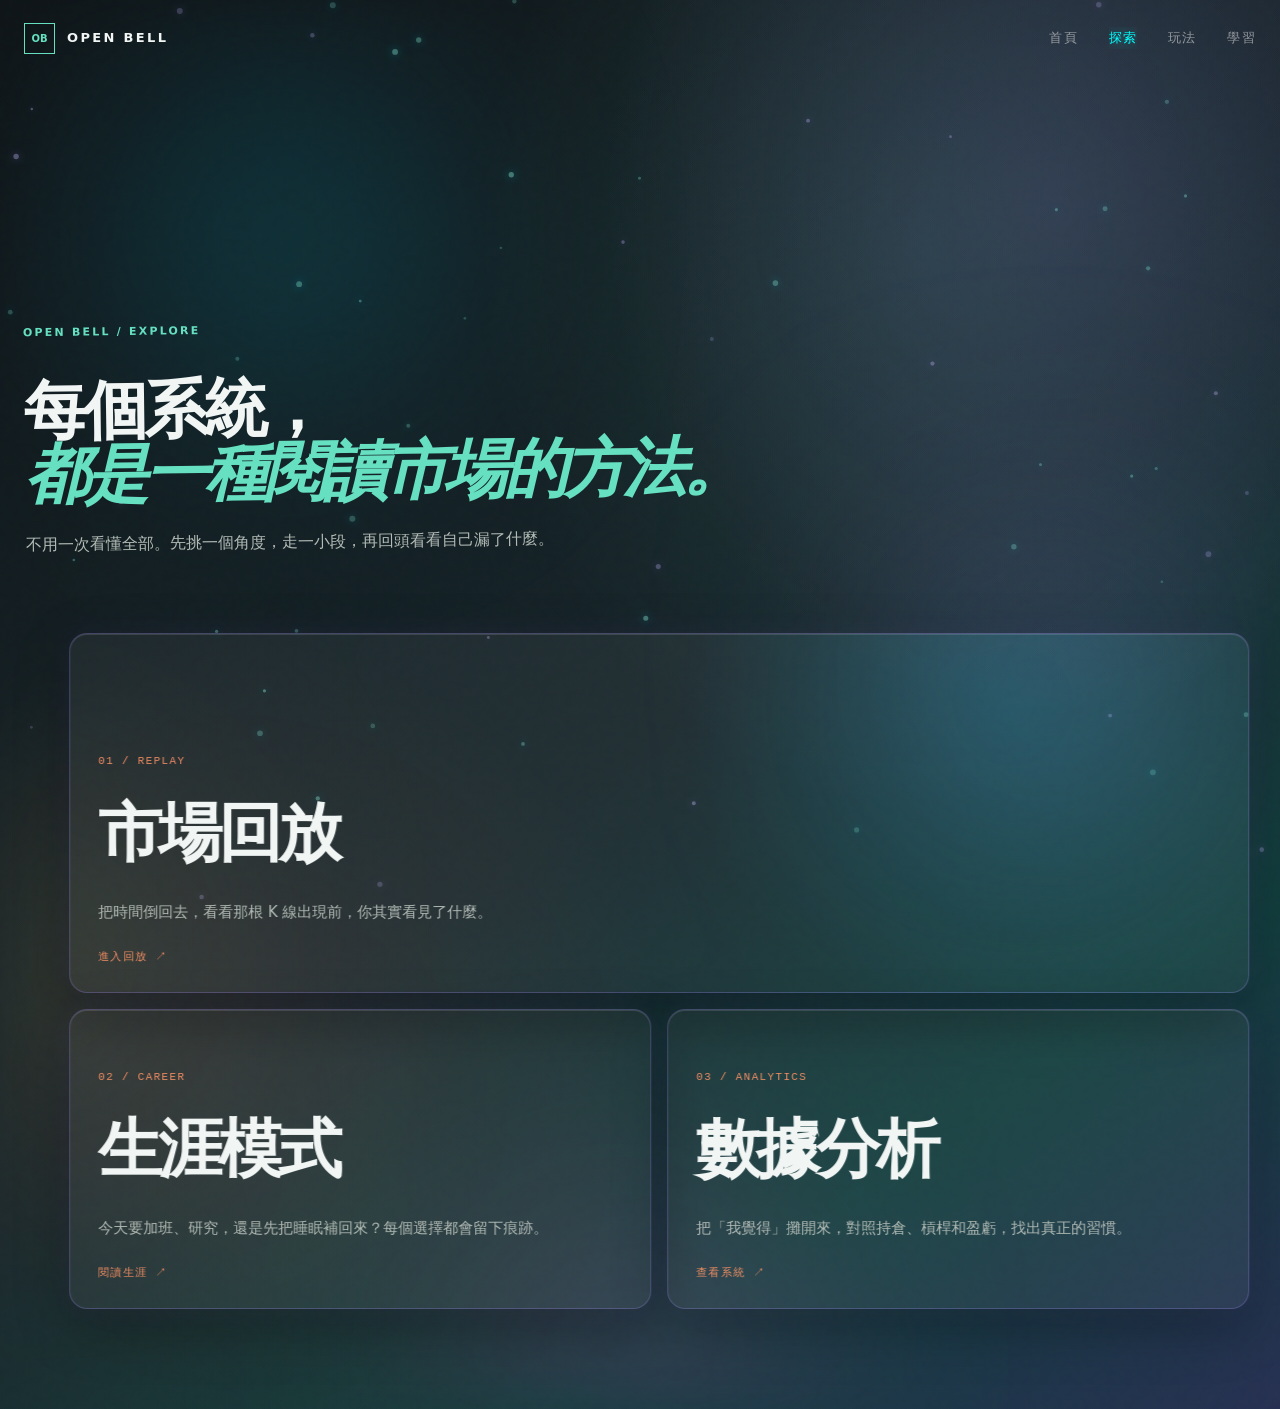
==== explore.html @ 44e8949e "Preserve visible reduced motion loader Co-authored-by: Copilot <223556219+Copilot@users.noreply.gith" ====
<!doctype html>
<html lang="zh-Hant">
<head>
  <meta charset="utf-8">
  <meta name="viewport" content="width=device-width, initial-scale=1">
  <meta name="description" content="探索 Open Bell 的市場回放、生涯模式與數據分析。">
  <link rel="icon" href="favicon.svg" type="image/svg+xml">
  <link rel="stylesheet" href="styles.css?v=20261010-transition2">
  <link rel="stylesheet" href="loader.css?v=20261010-transition5">
  <title>探索 — Open Bell</title>
</head>
<body class="explore-page">
  <div class="page-transition" aria-hidden="true"><span>OPEN BELL / EXPLORE</span></div>
  <div class="site-loader" aria-hidden="true">
    <div class="system-loader-orbit" aria-hidden="true"><i></i><i></i><i></i><b>OB</b></div>
    <div class="loader-mark">OB</div><p>OPEN BELL / SYSTEM INIT</p><span>LOADING MARKET DATA · CALIBRATING INTERFACE</span>
    <pre class="loader-code" aria-hidden="true"><code id="loader-code-text"></code><b class="loader-caret">_</b></pre>
  </div>
  <div class="bg-layer bg-layer-base" aria-hidden="true"></div><div class="bg-layer bg-layer-ambient" aria-hidden="true"><i></i><i></i><i></i><i></i></div><canvas class="bg-layer bg-layer-data" data-background-canvas aria-hidden="true"></canvas><div class="bg-layer bg-layer-grid" aria-hidden="true"></div>
  <header class="site-header content-layer"><a class="brand" href="index.html"><span class="brand-mark">OB</span><span>OPEN BELL</span></a><nav class="site-nav" aria-label="Explore navigation"><a class="nav-link" href="index.html">首頁</a><a class="nav-link" href="explore.html" aria-current="page">探索</a><a class="nav-link" href="game.html">玩法</a><a class="nav-link" href="learning.html">學習</a></nav></header>
  <main class="explore-shell content-layer">
    <section class="explore-hero" data-reveal><p class="eyebrow">OPEN BELL / EXPLORE</p><h1>每個系統，<br><em>都是一種閱讀市場的方法。</em></h1><p>不用一次看懂全部。先挑一個角度，走一小段，再回頭看看自己漏了什麼。</p></section>
    <section class="explore-grid" data-reveal aria-label="Open Bell features">
      <a class="explore-card explore-card-wide" href="game.html#2"><span>01 / REPLAY</span><strong>市場回放</strong><p>把時間倒回去，看看那根 K 線出現前，你其實看見了什麼。</p><b>進入回放 ↗</b></a>
      <a class="explore-card" href="game.html#3"><span>02 / CAREER</span><strong>生涯模式</strong><p>今天要加班、研究，還是先把睡眠補回來？每個選擇都會留下痕跡。</p><b>閱讀生涯 ↗</b></a>
      <a class="explore-card" href="game.html#1"><span>03 / ANALYTICS</span><strong>數據分析</strong><p>把「我覺得」攤開來，對照持倉、槓桿和盈虧，找出真正的習慣。</p><b>查看系統 ↗</b></a>
    </section>
  </main>
  <script src="background-motion.js?v=20261010-transition2"></script><script src="background-3d.js?v=20261010-3d1"></script><script src="page-motion.js?v=20261010-architecture1"></script><script src="loader.js?v=20261010-transition4"></script><script src="script.js?v=20261010-transition2"></script>
</body>
</html>
---- styles.css ----
:root {
  --bg: #02050b;
  --bg-blue: #071329;
  --bg-cyan: #063c4a;
  --panel: rgba(7, 14, 28, .78);
  --panel2: rgba(10, 25, 43, .72);
  --text: #f1f5f4;
  --muted: #a4b5c9;
  --line: rgba(112, 188, 220, .24);
  --green: #57f0d1;
  --blue: #70a7ff;
  --violet: #a78bfa;
  --cmyk-cyan: #00d9ff;
  --cmyk-magenta: #ff42c8;
  --cmyk-yellow: #ffe66d;
  --orange: #ffb56d;
  --max: 1440px;
  --grid-gap: clamp(16px, 2vw, 32px);
  --glass: rgba(255, 255, 255, .05);
  --glass-strong: rgba(10, 15, 22, .72);
  --glass-line: rgba(255, 255, 255, .12);
  --shadow-glass: 0 8px 32px rgba(0, 0, 0, .37);
  --display-xl: clamp(2.8rem, 6vw, 6.8rem);
  --display-lg: clamp(2.5rem, 5vw, 4rem);
  --body-lg: clamp(1rem, 1.2vw, 1.2rem);
  --mono: "SFMono-Regular", Consolas, "Liberation Mono", monospace;
}

* { box-sizing: border-box; }
html { scroll-behavior: smooth; min-height: 100%; }
body {
  margin: 0;
  min-height: 100vh;
  background: var(--bg);
  color: var(--text);
  font: 15px/1.7 Inter, ui-sans-serif, system-ui, -apple-system, "Noto Sans TC", sans-serif;
  background-image:
    radial-gradient(ellipse at 50% 115%, rgba(0, 217, 255, .12), transparent 48%),
    linear-gradient(145deg, var(--bg) 0%, var(--bg-blue) 48%, #031b2b 78%, var(--bg-cyan) 100%);
  -webkit-font-smoothing: antialiased;
  -moz-osx-font-smoothing: grayscale;
  overflow-x: hidden;
}
html { image-rendering: -webkit-optimize-contrast; image-rendering: high-quality; }
body::before { content: ""; position: fixed; inset: 0; z-index: 90; pointer-events: none; opacity: .045; background-image: url("data:image/svg+xml,%3Csvg viewBox='0 0 180 180' xmlns='http://www.w3.org/2000/svg'%3E%3Cfilter id='n'%3E%3CfeTurbulence type='fractalNoise' baseFrequency='.85' numOctaves='4' stitchTiles='stitch'/%3E%3C/filter%3E%3Crect width='100%25' height='100%25' filter='url(%23n)' opacity='.7'/%3E%3C/svg%3E"); mix-blend-mode: screen; }
.bg-layer { position: fixed; inset: 0; pointer-events: none; }
.bg-layer-base { z-index: 0; background:
  radial-gradient(ellipse at 72% 20%, rgba(112, 167, 255, .1), transparent 35%),
  linear-gradient(150deg, #01030a 0%, #040b1b 45%, #062b3b 100%); }
.bg-layer-ambient { z-index: 1; overflow: hidden; filter: blur(30px); transition: filter 320ms cubic-bezier(.16,1,.3,1); }
.bg-layer-ambient i { position: absolute; width: 28vw; aspect-ratio: 1; border-radius: 50%; opacity: .13; background: var(--green); filter: blur(100px); animation: ambient-drift 16s ease-in-out infinite; mix-blend-mode: screen; }
.bg-layer-ambient i:nth-child(1) { top: 4%; left: 8%; background: var(--cmyk-cyan); }.bg-layer-ambient i:nth-child(2) { top: 35%; right: 4%; background: var(--violet); animation-delay: -4s; }.bg-layer-ambient i:nth-child(3) { bottom: -10%; left: 35%; background: var(--cmyk-magenta); animation-delay: -8s; }.bg-layer-ambient i:nth-child(4) { top: 55%; left: -12%; background: var(--cmyk-yellow); animation-delay: -12s; opacity: .07; }
.bg-layer-data { z-index: 2; opacity: .46; }
.bg-layer-grid { z-index: 3; opacity: .12; transform: perspective(800px) rotateX(58deg) translate3d(var(--grid-x, 0px), var(--grid-y, 0px), 0) scale(1.15); transition: transform 700ms cubic-bezier(.16,1,.3,1), opacity 700ms cubic-bezier(.16,1,.3,1); background: linear-gradient(rgba(0,217,255,.16) 1px, transparent 1px), linear-gradient(90deg, rgba(167,139,250,.16) 1px, transparent 1px); background-size: 96px 96px; mask-image: linear-gradient(to bottom, transparent 0%, #000 34%, transparent 92%); transform-origin: center bottom; }
.bg-layer-grid::after { content: ""; position: absolute; inset: 42% -10% -12%; background: inherit; transform: perspective(700px) rotateX(62deg) scale(1.35); transform-origin: center top; opacity: .5; }
body.idle-mode .bg-layer-ambient i { animation-play-state: paused; opacity: .1; }
body.idle-mode .bg-layer-data { opacity: .28; }
body.idle-mode .bg-layer-grid { opacity: .07; }
@media (max-width: 767px) { .bg-layer-ambient i:nth-child(n+3) { opacity: 0; }.bg-layer-data { opacity: .36; }.bg-layer-grid { opacity: .07; background-size: 72px 72px; } }
@media (prefers-reduced-motion: reduce) { .bg-layer-ambient, .bg-layer-ambient i, .bg-layer-data, .bg-layer-grid { animation: none !important; transition: none !important; }.bg-layer-data { opacity: 0; }.bg-layer-grid { opacity: .05; } }
.content-layer { position: relative; z-index: 10; }
main { position: relative; z-index: 10; min-height: 100vh; }
body.overlay-depth .content-layer { opacity: .6; filter: blur(4px) scale(.96); transition: opacity 320ms cubic-bezier(.4,0,1,1), filter 320ms cubic-bezier(.4,0,1,1), transform 320ms cubic-bezier(.4,0,1,1); }
body.overlay-depth .bg-layer-ambient { filter: blur(60px); }
@keyframes ambient-drift { 50% { transform: translate3d(26px, -30px, 0) scale(1.08); opacity: .2; } }
button, select { font: inherit; }
a { color: inherit; text-decoration: none; }
button:focus-visible, a:focus-visible, select:focus-visible {
  outline: 2px solid var(--green);
  outline-offset: 3px;
}
.sr-only {
  position: absolute; width: 1px; height: 1px; padding: 0; margin: -1px;
  overflow: hidden; clip: rect(0, 0, 0, 0); white-space: nowrap; border: 0;
}
.section-wrap { width: min(var(--max), calc(100% - 48px)); margin-inline: auto; }
section[id] { scroll-margin-top: 88px; }
h1, h2, h3, p { margin-top: 0; }

/* Header and navigation */
.site-header {
  position: sticky; top: 0; z-index: 30;
  display: flex; align-items: center; justify-content: space-between;
  width: min(var(--max), calc(100% - 48px)); height: 76px; margin: auto;
  border-bottom: 1px solid var(--line);
  background: rgba(8, 11, 18, .88);
  -webkit-backdrop-filter: blur(14px);
  backdrop-filter: blur(14px);
}
.brand { display: flex; align-items: center; gap: 12px; font-size: 13px; font-weight: 800; letter-spacing: .18em; }
.brand-mark { display: grid; place-items: center; width: 31px; height: 31px; border: 1px solid var(--green); color: var(--green); font-size: 10px; letter-spacing: 0; }
.site-nav { display: flex; align-items: center; gap: 26px; color: var(--muted); font-size: 13px; }
.site-nav a:hover, .text-link:hover, .nav-dropdown-toggle:hover { color: var(--green); }
.nav-link { color: var(--text); }
.menu-toggle { border: 1px solid var(--line); background: transparent; color: var(--text); padding: 7px 12px; cursor: pointer; }
.nav-dropdown { position: relative; }
.nav-dropdown-toggle {
  border: 0; padding: 8px 0; background: transparent; color: inherit; cursor: pointer;
}
.nav-dropdown-menu {
  position: fixed; top: 0; right: 0; bottom: 0; left: 0; z-index: 35;
  width: 100vw; height: 100dvh; box-sizing: border-box;
  display: grid; place-items: center;
  padding: 90px 24px 40px; background: rgba(0, 0, 0, .7);
  -webkit-backdrop-filter: blur(30px); backdrop-filter: blur(30px);
  opacity: 0; visibility: hidden; pointer-events: none;
  transform: translateY(-18px) scale(.98);
  transition: opacity .35s ease, transform .45s cubic-bezier(.22, 1, .36, 1), visibility .35s;
}
.nav-dropdown.open .nav-dropdown-menu {
  opacity: 1; visibility: visible; pointer-events: auto; transform: translateY(0) scale(1);
}
.nav-menu-panel { width: min(760px, 100%); max-height: min(680px, calc(100dvh - 150px)); overflow-y: auto; overscroll-behavior: contain; padding: 18px; border: 1px solid rgba(255,255,255,.18); border-radius: 22px; background: rgba(17, 22, 30, .72); box-shadow: 0 24px 80px rgba(0,0,0,.55), 0 0 0 1px rgba(77,230,162,.08); -webkit-backdrop-filter: blur(18px); backdrop-filter: blur(18px); }
.nav-menu-header { display: flex; align-items: center; justify-content: space-between; gap: 20px; padding: 4px 4px 18px; color: #8b9aab; font-size: 10px; font-weight: 800; letter-spacing: .16em; }
.nav-menu-close { display: inline-flex; align-items: center; gap: 8px; border: 1px solid rgba(255,255,255,.16); border-radius: 999px; padding: 8px 12px; background: rgba(255,255,255,.05); color: var(--muted); font: inherit; letter-spacing: .08em; cursor: pointer; }
.nav-menu-close span { color: var(--text); font-size: 18px; line-height: .7; }
.nav-menu-close:hover, .nav-menu-close:focus-visible { border-color: var(--green); color: var(--green); outline: none; }
.nav-menu-links { display: grid; gap: 2px; }
.nav-menu-links a { display: grid; grid-template-columns: 44px 1fr 28px; align-items: center; width: 100%; min-height: 86px; padding: 14px 16px; border: 1px solid transparent; border-bottom-color: rgba(255,255,255,.1); border-radius: 12px; color: var(--text); text-align: left; opacity: 0; transform: translateY(18px); transition: color .25s ease, background .25s ease, border-color .25s ease, opacity .4s ease, transform .5s cubic-bezier(.22, 1, .36, 1); }
.nav-card-index { color: var(--green); font: 11px "SFMono-Regular", Consolas, monospace; letter-spacing: .08em; }
.nav-card-copy { display: grid; gap: 5px; }
.nav-card-copy strong { font-size: clamp(21px, 3vw, 34px); letter-spacing: -.04em; }
.nav-card-copy small { color: #7e8a98; font-size: 9px; letter-spacing: .16em; }
.nav-card-arrow { color: var(--green); font-size: 20px; opacity: .7; transition: transform .25s ease; }
.nav-dropdown.open .nav-dropdown-menu a { opacity: 1; transform: translateY(0); }
.nav-menu-links a:hover, .nav-menu-links a:focus-visible { border-color: rgba(77,230,162,.45); background: linear-gradient(100deg, rgba(77,230,162,.14), rgba(77,230,162,.03)); color: var(--green); outline: none; }
.nav-menu-links a:hover .nav-card-arrow, .nav-menu-links a:focus-visible .nav-card-arrow { transform: translateX(5px); }
.nav-dropdown.open .nav-menu-links a:nth-child(2) { transition-delay: .05s; }
.nav-dropdown.open .nav-menu-links a:nth-child(3) { transition-delay: .1s; }
.nav-dropdown.open .nav-menu-links a:nth-child(4) { transition-delay: .15s; }
.nav-dropdown.open .nav-menu-links a:nth-child(5) { transition-delay: .2s; }
body.nav-overlay-open { overflow: hidden; }
.language-picker select {
  appearance: none; padding: 5px 24px 5px 9px; border: 1px solid var(--line); border-radius: 2px;
  background: var(--panel); color: var(--muted); font-size: 12px; cursor: pointer;
}
.language-picker select:hover, .language-picker select:focus { border-color: var(--green); color: var(--green); }

/* Intro and site sections */
.section { padding-top: 130px; }
.hero {
  min-height: 650px; display: grid; grid-template-columns: 1fr 1fr;
  gap: 70px; align-items: center; padding-top: 90px; padding-bottom: 60px;
}
.eyebrow { margin: 0 0 18px; color: var(--green); font-size: 11px; font-weight: 800; letter-spacing: .2em; }
.live-dot { display: inline-block; width: 7px; height: 7px; margin-right: 8px; border-radius: 50%; background: var(--green); box-shadow: 0 0 14px var(--green); }
h1 { margin-bottom: 28px; font-size: clamp(48px, 6.8vw, 86px); line-height: .98; letter-spacing: -.065em; }
h1 em { color: var(--green); font-style: normal; }
.hero-text { max-width: 510px; color: var(--muted); font-size: 17px; }
.hero-actions { display: flex; flex-wrap: wrap; gap: 12px; margin: 35px 0; }
.button {
  display: inline-flex; align-items: center; justify-content: center; gap: 20px;
  min-height: 45px; padding: 0 20px; border: 1px solid var(--line);
  font-size: 13px; font-weight: 700; transition: background .2s, border-color .2s, color .2s, transform .2s;
}
.button:hover { transform: translateY(-2px); }
.button-primary { border-color: var(--green); background: var(--green); color: #06120d; }
.button-primary:hover { background: #7af0bc; }
.button-ghost:hover { border-color: var(--green); color: var(--green); }
.hero-meta { display: flex; flex-wrap: wrap; gap: 14px 22px; color: #778597; font-size: 11px; letter-spacing: .08em; text-transform: uppercase; }
.hero-terminal { min-width: 0; border: 1px solid var(--green); background: var(--panel); box-shadow: 0 0 0 1px rgba(77,230,162,.18), 0 0 34px rgba(77,230,162,.16), 20px 20px 0 rgba(77,230,162,.07); }
.terminal-top { display: flex; justify-content: space-between; padding: 15px 18px; border-bottom: 1px solid var(--line); color: #8b9aab; font-size: 10px; letter-spacing: .14em; }
.terminal-status { color: var(--green); }
.chart-grid { padding: 24px 22px; }
.chart-label { color: var(--muted); font-size: 12px; }
.chart-label strong { display: inline-block; color: var(--text); font-size: 30px; line-height: 1.35; }
.chart-label small, .positive { color: var(--green); }
.chart-grid svg { display: inline-block; width: 100%; margin-top: 22px; }
.chart-axis { stroke: #263140; stroke-width: 1; }
.chart-line { fill: none; stroke: var(--green); stroke-width: 3; stroke-dasharray: 760; stroke-dashoffset: 760; animation: chart-draw 2.2s cubic-bezier(.22,1,.36,1) forwards, chart-breathe 3.2s ease-in-out 2.2s infinite; }
.chart-area { fill: url(#area); transform-origin: center bottom; animation: chart-area-pulse 3.2s ease-in-out 2.2s infinite; }
@keyframes chart-draw { to { stroke-dashoffset: 0; } }
@keyframes chart-breathe { 0%, 100% { opacity: .72; } 50% { opacity: 1; filter: drop-shadow(0 0 5px rgba(77,230,162,.55)); } }
@keyframes chart-area-pulse { 0%, 100% { opacity: .45; } 50% { opacity: .75; } }
.chart-footer { display: flex; justify-content: space-between; gap: 8px; color: #8b9aab; font-size: 10px; letter-spacing: .08em; }
.intro-section { display: grid; grid-template-columns: 1fr 1fr; gap: 70px; align-items: start; padding-top: 100px; }
.intro-copy h2, .section-heading h2 { margin-bottom: 18px; font-size: clamp(34px, 5vw, 58px); line-height: 1.05; letter-spacing: -.05em; }
.intro-copy h2 em { color: var(--green); font-style: normal; }
.intro-copy > p:last-child, .section-heading > p:last-child { color: var(--muted); font-size: 16px; }
.intro-points > div { display: grid; grid-template-columns: 48px 1fr; gap: 2px 12px; padding: 17px 0; border-bottom: 1px solid var(--line); }
.intro-points strong { grid-row: span 2; color: var(--green); font-size: 12px; }
.intro-points span { font-weight: 700; }
.intro-points small { color: var(--muted); }
.feature-grid { display: grid; grid-template-columns: repeat(3, 1fr); gap: 16px; margin-top: 55px; }
.feature-card { position: relative; min-height: 260px; padding: 27px; border: 1px solid var(--line); background: var(--panel); }
.feature-card.accent { border-color: var(--green); background: #030604; color: var(--text); box-shadow: 0 0 28px rgba(77,230,162,.12), inset 0 0 24px rgba(77,230,162,.04); }
.feature-card.accent p, .feature-card.accent .feature-number { color: var(--muted); }
.feature-number { color: var(--muted); font-size: 11px; }
.feature-card h3 { margin: 55px 0 10px; font-size: 32px; letter-spacing: -.04em; }
.feature-card p { max-width: 260px; color: var(--muted); font-size: 14px; }
.feature-icon { position: absolute; right: 25px; bottom: 22px; color: var(--green); font-size: 25px; }
.feature-card.accent .feature-icon { color: var(--green); }
.section-heading { max-width: 720px; }
.section-heading::after { content: ""; display: inline-block; width: 58px; height: 1px; margin-top: 26px; background: var(--green); }

/* Screen mockups */
.screens-section { padding-bottom: 20px; }
.device-showcase { display: grid; grid-template-columns: minmax(0, 1fr) 180px; align-items: end; gap: 45px; margin-top: 55px; }
.desktop-device { min-width: 0; margin: 0; }
.device-bar { display: flex; justify-content: space-between; gap: 12px; padding: 13px 18px; border: 1px solid #334152; border-bottom: 0; background: #0a0f18; color: #8b9aab; font-size: 10px; letter-spacing: .12em; }
.device-live { color: var(--green); }
.desktop-screen { display: grid; grid-template-columns: 130px minmax(0, 1fr) 150px; min-height: 330px; border: 1px solid #334152; background: #0d141e; box-shadow: 18px 18px 0 rgba(77, 230, 162, .08); }
.screen-sidebar { display: flex; flex-direction: column; gap: 17px; padding: 22px 15px; border-right: 1px solid var(--line); color: #748396; font-size: 10px; }
.screen-sidebar b { color: var(--green); font-size: 11px; }
.screen-main { min-width: 0; padding: 24px 20px; }
.screen-title { display: flex; flex-wrap: wrap; align-items: baseline; gap: 8px 12px; color: #8998a8; font-size: 12px; }
.screen-title strong { color: var(--text); font-size: 26px; }
.screen-title small { color: var(--green); }
.screen-chart { position: relative; height: 180px; margin-top: 23px; overflow: hidden; background: repeating-linear-gradient(0deg, transparent 0 44px, #263140 45px), repeating-linear-gradient(90deg, transparent 0 70px, #263140 71px); }
.screen-chart::after { position: absolute; inset: 20px 0; content: ""; background: linear-gradient(145deg, transparent 0 25%, var(--green) 25.5% 26.5%, transparent 27% 38%, var(--green) 38.5% 39.5%, transparent 40% 54%, var(--green) 54.5% 55.5%, transparent 56% 69%, var(--green) 69.5% 70.5%, transparent 71%); opacity: .22; clip-path: polygon(0 80%, 12% 68%, 24% 73%, 38% 43%, 50% 57%, 63% 29%, 75% 43%, 88% 12%, 100% 25%, 100% 100%, 0 100%); }
.screen-chart i { position: relative; z-index: 1; display: inline-block; width: 5%; height: 100%; }
.screen-chart i::before, .screen-chart i::after { position: absolute; left: 50%; content: ""; transform: translateX(-50%); }
.screen-chart i::before { bottom: var(--candle-offset); width: 1px; height: calc(var(--candle-height) + 18%); background: var(--green); }
.screen-chart i::after { bottom: var(--candle-offset); width: 9px; height: var(--candle-height); background: var(--green); box-shadow: 0 0 12px rgba(77,230,162,.5); }
.screen-chart i.down::before, .screen-chart i.down::after { background: #ff5968; }
.screen-chart i.down::after { box-shadow: 0 0 12px rgba(255,89,104,.45); }
.screen-controls { display: flex; flex-wrap: wrap; align-items: center; gap: 10px; margin-top: 18px; color: #748396; font-size: 10px; }
.screen-controls button, .screen-order button, .phone-screen button { border: 1px solid #385248; padding: 7px 9px; background: #142b25; color: var(--green); cursor: default; }
.screen-order { display: flex; flex-direction: column; gap: 13px; padding: 22px 15px; border-left: 1px solid var(--line); color: #8795a5; font-size: 10px; }
.screen-order strong { padding: 10px; border: 1px solid var(--line); color: var(--text); font-size: 22px; }
.screen-order button { width: 100%; }
.screen-order button:nth-of-type(2) { background: #2b1a20; color: #ff9b9b; }
.device-showcase figcaption { display: flex; justify-content: space-between; gap: 10px; margin-top: 14px; color: #8b9aab; font-size: 11px; }
.device-showcase figcaption b { color: var(--text); }
.screen-live-label { color: var(--green); letter-spacing: .12em; }
.phone-device { position: relative; margin: 0; padding: 10px 8px 14px; border: 5px solid #263140; border-radius: 25px; background: var(--bg); box-shadow: 12px 15px 0 rgba(120, 150, 255, .1); }
.phone-speaker { width: 48px; height: 5px; margin: 1px auto 10px; border-radius: 5px; background: var(--line); }
.phone-screen { display: flex; min-height: 285px; flex-direction: column; align-items: center; gap: 12px; padding: 20px 12px; background: linear-gradient(150deg, #111d2b, #0c131d); text-align: center; }
.phone-brand { display: grid; place-items: center; width: 34px; height: 34px; border: 1px solid var(--green); color: var(--green); font-size: 11px; }
.phone-screen b { font-size: 11px; letter-spacing: .15em; }
.phone-chart { width: 100%; height: 68px; border-bottom: 2px solid var(--green); background: linear-gradient(150deg, transparent 45%, rgba(77, 230, 162, .8) 46% 48%, transparent 49% 59%, rgba(77, 230, 162, .8) 60% 62%, transparent 63%); }
.phone-screen strong { font-size: 17px; }
.phone-screen small { color: var(--muted); }
.phone-screen button { width: 100%; margin-top: auto; }
.phone-screen button { cursor: pointer; }
.web-playtest[hidden] { visibility: hidden; opacity: 0; pointer-events: none; transform: translateY(20px) scale(.96); }
.web-playtest { position: fixed; inset: 0; z-index: 120; display: grid; place-items: center; padding: 20px; background: rgba(4, 7, 12, .78); backdrop-filter: blur(12px); }
.web-playtest-card { width: min(560px, 100%); max-height: min(760px, 92vh); overflow: auto; padding: 28px; border: 1px solid var(--green); background: var(--panel); box-shadow: 0 24px 80px rgba(0, 0, 0, .55); animation: playtest-in .35s cubic-bezier(.22,1,.36,1) both; }
.web-playtest-close { float: right; border: 1px solid var(--line); background: transparent; color: var(--text); font-size: 24px; line-height: 1; cursor: pointer; }
.web-playtest-note, .web-position, .web-trade-status { color: var(--muted); font-size: 12px; }
.web-market-head { display: flex; align-items: baseline; gap: 12px; margin-top: 22px; }
.web-market-head strong { color: var(--text); font-size: 30px; }
.web-market-head b { color: var(--green); }
.web-market-head b.negative { color: #ff9b9b; }
.web-chart { display: flex; align-items: end; gap: 4px; height: 170px; margin: 18px 0; padding: 12px; border: 1px solid var(--line); background: repeating-linear-gradient(0deg, transparent 0 37px, #263140 38px); }
.web-chart i { position: relative; flex: 1; min-width: 6px; height: 100%; background: transparent; animation: bar-in .3s ease both; }
.web-chart i::before, .web-chart i::after { content: ""; position: absolute; left: 50%; transform: translateX(-50%); }
.web-chart i::before { bottom: var(--body-offset); width: 1px; height: var(--wick-height); background: var(--green); }
.web-chart i::after { bottom: var(--body-offset); width: min(12px, 80%); height: var(--body-height); background: var(--green); box-shadow: 0 0 0 1px rgba(77, 230, 162, .15); }
.web-chart i.down::before, .web-chart i.down::after { background: #ff6b78; }
.web-playtest-toolbar, .web-trade-panel { display: flex; align-items: center; gap: 8px; }
.web-playtest-toolbar { justify-content: space-between; color: var(--muted); font-size: 11px; }
.web-playtest-toolbar button, .web-trade-panel button { border: 1px solid #385248; padding: 8px 12px; background: #142b25; color: var(--green); cursor: pointer; }
.web-trade-panel { margin-top: 18px; }
.web-trade-panel label { color: var(--muted); font-size: 11px; }
.web-trade-panel input { width: 80px; border: 1px solid var(--line); padding: 8px; background: #080b12; color: var(--text); }
.web-trade-panel select { border: 1px solid var(--line); padding: 8px; background: #080808; color: var(--text); }
.web-metrics { display: grid; grid-template-columns: repeat(3, 1fr); gap: 8px; margin-top: 14px; }
.web-metrics span { padding: 10px; border: 1px solid var(--line); color: var(--muted); font-size: 10px; letter-spacing: .08em; }
.web-metrics b { display: inline-grid; margin-top: 3px; color: var(--text); font-size: 14px; letter-spacing: 0; }
.negative { color: #ff6b78 !important; }
.web-trade-panel .web-sell { border-color: #633842; background: #2b1a20; color: #ff9b9b; }
body.playtest-open { overflow: hidden; }
@keyframes playtest-in { from { opacity: 0; transform: translateY(18px) scale(.98); } to { opacity: 1; transform: none; } }
@keyframes bar-in { from { transform: scaleY(0); transform-origin: bottom; } to { transform: scaleY(1); } }
@media (prefers-reduced-motion: reduce) { .web-playtest-card, .web-chart i { animation: none; } }

/* Markets and downloads */
.market-section { margin-top: 130px; border-block: 1px solid var(--line); background: var(--panel); }
.market-layout { display: grid; grid-template-columns: .8fr 1.2fr; gap: 70px; align-items: start; padding-block: 100px; }
.market-list { display: grid; grid-template-columns: 1fr 1fr; gap: 0 24px; }
.market-list button { display: grid; width: 100%; grid-template-columns: 75px 1fr; align-items: center; padding: 21px 0; border: 0; border-bottom: 1px solid var(--line); background: transparent; color: var(--text); text-align: left; cursor: pointer; transition: background .25s, padding .25s; }
.market-list button:hover, .market-list button:focus-visible, .market-list button.selected { padding-left: 12px; background: rgba(77, 230, 162, .08); }
.market-list button b { color: var(--green); font-size: 12px; }
.market-list button span { font-weight: 700; }
.market-list button small { grid-column: 2; color: var(--muted); font-size: 11px; }
.market-list button::after { grid-column: 2; grid-row: 1 / span 2; justify-self: end; color: var(--green); content: "↗"; opacity: 0; transform: translateX(-8px); transition: .25s; }
.market-list button:hover::after, .market-list button:focus-visible::after, .market-list button.selected::after { opacity: 1; transform: none; }
.market-detail { margin-top: 18px; padding: 16px 18px; border: 1px solid var(--line); background: rgba(16, 22, 33, .72); }
.market-detail h3 { margin: 6px 0 8px; font-size: 22px; }
.market-detail p { margin: 0; color: var(--muted); line-height: 1.6; }
.download-card { display: flex; align-items: center; justify-content: space-between; gap: 30px; padding: 42px 50px; border: 1px solid var(--line); background: linear-gradient(120deg, #141f30, #101621); }
.download-cover { flex: 0 1 190px; }
.download-cover img { display: inline-block; width: 100%; height: auto; }
.download-card h2 { margin-bottom: 8px; font-size: clamp(30px, 4vw, 42px); letter-spacing: -.05em; }
.download-card p:not(.eyebrow) { margin: 0; color: var(--muted); }
.build-badge { display: inline-flex; align-items: center; margin-bottom: 14px; color: var(--green); font-size: 12px; }
.download-actions { display: flex; align-items: center; gap: 20px; white-space: nowrap; }
.text-link { color: var(--muted); font-size: 12px; }
.playtest-note { margin: 18px 0 0; color: var(--muted); font-size: 12px; }
.updates { padding-bottom: 120px; }
.update-row { display: grid; grid-template-columns: 120px 1fr 1fr; gap: 20px; padding: 18px 0; border-bottom: 1px solid var(--line); font-size: 14px; }
.update-row time, .update-row span { color: var(--muted); }
.site-footer { display: flex; justify-content: space-between; gap: 14px; padding-block: 25px; border-top: 1px solid var(--line); color: #778597; font-size: 11px; }
.site-footer a { color: var(--green); }

/* Loader, page transition, and scroll reveals */
.site-loader { position: fixed; inset: 0; z-index: 100; display: grid; place-content: center; justify-items: center; gap: 10px; overflow: hidden; background: var(--bg); color: var(--green); opacity: 0; visibility: hidden; pointer-events: none; transition: opacity .65s ease, visibility .65s ease, background .12s ease; }
.site-loader::before { content: ""; position: absolute; inset: 0; background: repeating-linear-gradient(0deg, transparent 0 5px, rgba(77,230,162,.035) 6px 7px); opacity: .7; animation: loader-scan 1.2s linear infinite; }
.site-loader::after { content: ""; position: absolute; left: 0; right: 0; top: 0; height: 1px; background: var(--green); box-shadow: 0 0 18px 3px rgba(77,230,162,.65); animation: loader-line 1.25s ease-in-out infinite; }
body.is-loading .site-loader { opacity: 1; visibility: visible; }
.loader-mark, .site-loader p, .site-loader > span { position: relative; z-index: 1; }
.loader-mark { display: grid; place-items: center; width: 64px; height: 64px; border: 1px solid var(--green); font-weight: 800; animation: loader-mark 1.4s ease-in-out infinite; }
.site-loader p { margin: 0; font-size: 12px; font-weight: 800; letter-spacing: .2em; animation: loader-copy .7s ease both; }
.site-loader > span { color: var(--muted); font-size: 9px; letter-spacing: .16em; animation: loader-copy .7s .15s ease both; }
body.is-loading .site-header, body.is-loading main, body.is-loading .site-footer { opacity: 0; }
body.boot-black { background: #000; }
body.boot-black .site-loader { background: #000; }
.loader-code { position: relative; z-index: 1; width: min(360px, calc(100vw - 48px)); margin: 12px 0 0; color: #7af0bc; font: 11px/1.7 "SFMono-Regular", Consolas, monospace; text-align: left; white-space: pre-wrap; }
.loader-caret { color: var(--green); animation: caret-blink .65s steps(1) infinite; }
.site-loader.is-exiting { opacity: 0; background: #000; }
@keyframes loader-mark { 0%, 100% { transform: scale(.92) rotate(0); box-shadow: 0 0 0 rgba(77,230,162,0); } 50% { transform: scale(1) rotate(45deg); box-shadow: 0 0 28px rgba(77,230,162,.2); } }
@keyframes loader-copy { from { opacity: 0; transform: translateY(10px); } to { opacity: 1; transform: none; } }
@keyframes loader-line { 0% { transform: translateY(-5px); opacity: 0; } 20%, 80% { opacity: 1; } 100% { transform: translateY(100vh); opacity: 0; } }
@keyframes loader-scan { from { transform: translateY(-8px); } to { transform: translateY(8px); } }
@keyframes caret-blink { 0%, 45% { opacity: 1; } 46%, 100% { opacity: 0; } }
.page-transition { position: fixed; inset: 0; z-index: 60; display: grid; place-items: center; overflow: hidden; background: rgba(8, 11, 18, .48); color: var(--green); font-size: 12px; font-weight: 800; letter-spacing: .28em; pointer-events: none; opacity: 0; visibility: hidden; transform: translateY(100%); -webkit-backdrop-filter: blur(10px); backdrop-filter: blur(10px); transition: transform .42s cubic-bezier(.76, 0, .24, 1), opacity .2s ease, visibility .42s; }
.page-transition.active { opacity: 1; visibility: visible; transform: translateY(0); }
.page-transition span { opacity: 0; transform: translateY(12px); transition: opacity .2s ease, transform .2s ease; }
.page-transition.active span { opacity: 1; transform: none; transition-delay: .12s; }
.js .reveal { opacity: 0; transform: translateY(28px); transition: opacity .7s ease, transform .7s ease; }
.js .reveal.is-visible { opacity: 1; transform: none; }
.js [data-reveal] > * { opacity: 0; transform: translateY(18px); transition: opacity 420ms cubic-bezier(.16,1,.3,1), transform 420ms cubic-bezier(.16,1,.3,1); transition-delay: var(--reveal-delay, 0ms); }
.js [data-reveal].is-visible > * { opacity: 1; transform: translateY(0); }
.feature-card:nth-child(2) { transition-delay: .08s; }
.feature-card:nth-child(3) { transition-delay: .16s; }
body.language-changing { filter: blur(3px); transition: filter .16s ease; }

@media (max-width: 1000px) {
  .hero { gap: 42px; }
  .download-card { gap: 22px; padding: 34px; }
  .download-actions { flex-wrap: wrap; white-space: normal; }
  .market-layout { gap: 42px; }
}
@media (max-width: 800px) {
  .section-wrap { width: min(var(--max), calc(100% - 32px)); }
  .site-header { width: calc(100% - 32px); height: 64px; }
  .site-nav { gap: 12px; max-width: 70vw; overflow-x: auto; white-space: nowrap; }
  .site-nav > a, .nav-dropdown-toggle { padding: 8px 0; }
  .nav-dropdown-menu { position: fixed; inset: 0; padding: 78px 16px 24px; }
  .nav-menu-panel { max-height: calc(100dvh - 110px); padding: 12px; border-radius: 18px; }
  .nav-menu-links a { padding: 16px 14px; font-size: clamp(22px, 8vw, 34px); }
  .hero { min-height: 0; grid-template-columns: 1fr; gap: 44px; padding-top: 72px; padding-bottom: 40px; }
  .intro-section { grid-template-columns: 1fr; gap: 40px; padding-top: 70px; }
  .section { padding-top: 90px; }
  .feature-grid, .market-layout { grid-template-columns: 1fr; }
  .feature-card { min-height: 220px; }
  .market-section { margin-top: 90px; }
  .market-layout { gap: 35px; padding-block: 70px; }
  .market-list { grid-template-columns: 1fr; }
  .device-showcase { grid-template-columns: 1fr; gap: 35px; }
  .desktop-screen { grid-template-columns: 90px minmax(0, 1fr); }
  .screen-order { opacity: 0; visibility: hidden; pointer-events: none; transform: scale(.96); }
  .phone-device { width: 180px; justify-self: center; }
  .download-card { display: grid; grid-template-columns: minmax(0, 1fr); padding: 26px; }
  .download-cover { width: min(100%, 280px); }
  .download-actions { margin-top: 6px; }
  .update-row { grid-template-columns: 90px minmax(0, 1fr); gap: 8px 14px; }
  .update-row span { grid-column: 2; }
  .site-footer { flex-wrap: wrap; }
  .web-metrics { grid-template-columns: 1fr; }
}

/* 3D scene language: depth is carried by transforms, not layout changes. */
.home-page, .explore-page, .presentation-page {
  perspective: 1400px;
  transform-style: preserve-3d;
}
.content-layer, .home-hero, .explore-shell, .app-shell, .presentation-shell {
  transform-style: preserve-3d;
}
.home-hero-copy { transform: translate3d(calc(var(--scene-x, 0px) * .35), calc(var(--scene-y, 0px) * .35), 60px) rotate(-1deg); }
.home-market-card { position: relative; transform: perspective(1100px) translate3d(calc(var(--scene-x, 0px) * -.25), calc(var(--scene-y, 0px) * -.25), 28px) rotateY(calc(-6deg + var(--tilt-y, 0deg))) rotateX(var(--tilt-x, 0deg)) rotateZ(1.2deg); }
.home-market-card::after, .explore-card::after, .app-section-visual::after, .learning-card::after {
  content: "";
  position: absolute;
  inset: -1px;
  z-index: 5;
  border-radius: inherit;
  pointer-events: none;
  background: linear-gradient(115deg, transparent 30%, rgba(255,255,255,.5) 48%, transparent 60%);
  background-size: 220% 100%;
  background-position: 140% 0;
  opacity: 0;
  mix-blend-mode: screen;
}
.home-market-card:hover::after, .explore-card:hover::after, .app-section-visual:hover::after, .learning-card:hover::after {
  opacity: .42;
  animation: sheen-sweep 1s cubic-bezier(.16,1,.3,1) both;
}
.explore-card, .learning-card { position: relative; transform: perspective(900px) translate3d(calc(var(--scene-x, 0px) * .15), calc(var(--scene-y, 0px) * .15), 20px) rotateX(var(--tilt-x, 0deg)) rotateY(var(--tilt-y, 0deg)); transform-style: preserve-3d; }
.explore-card strong, .explore-card p, .explore-card b { transform: translateZ(18px); }
.app-section-visual { transform: perspective(1200px) translateZ(24px) rotateX(var(--tilt-x, 0deg)) rotateY(var(--tilt-y, 0deg)) rotate(-.45deg); }
.site-header .brand, .site-nav { transform: translateZ(45px); }
@keyframes sheen-sweep { from { background-position: 140% 0; } to { background-position: -40% 0; } }
@media (max-width: 800px) {
  .home-hero-copy, .home-market-card, .explore-card, .learning-card, .app-section-visual { transform: none; }
}
@media (prefers-reduced-motion: reduce) {
  .home-hero-copy, .home-market-card, .explore-card, .learning-card, .app-section-visual { transform: none !important; }
  .home-market-card::after, .explore-card::after, .app-section-visual::after, .learning-card::after { animation: none !important; opacity: 0 !important; }
}

.site-nav::-webkit-scrollbar { height: 2px; }
.site-nav::-webkit-scrollbar-thumb { background: var(--green); }
.nav-dropdown-toggle { transition: color .25s ease, letter-spacing .25s ease; }
.nav-dropdown.open .nav-dropdown-toggle { color: var(--green); letter-spacing: .05em; }
.page-transition { background: #000; }

/* Product-presentation page */
.presentation-page { background: #000; }
.presentation-page .site-header { position: fixed; left: 50%; transform: translateX(-50%); }
.app-shell { position: relative; min-height: 100svh; overflow: hidden; }
/* section 永遠保留在佈局中，以 opacity/transform 做 GPU 轉場，避免 display 切換造成跳動。 */
.app-section { position: absolute; inset: 0; z-index: 1; min-height: 100svh; overflow: auto; opacity: 0; visibility: hidden; pointer-events: none; transform: translateX(20px) scale(.96); will-change: transform, opacity; transition: opacity 480ms cubic-bezier(.4, 0, 1, 1), transform 520ms cubic-bezier(.4, 0, 1, 1), visibility 0s linear 520ms; }
.app-section.is-active { z-index: 2; opacity: 1; visibility: visible; pointer-events: auto; transform: translateX(0) scale(1); transition-timing-function: cubic-bezier(.16, 1, .3, 1); transition-delay: 0s; }
.app-section > .presentation-content { min-height: 100svh; display: grid; align-content: center; padding-top: 100px; padding-bottom: 70px; }
.app-section-split { display: grid; grid-template-columns: minmax(0, 1.08fr) minmax(320px, .92fr); align-items: center; gap: clamp(36px, 7vw, 110px); width: min(1240px, calc(100% - 48px)); margin: auto; padding: 120px 0 80px; }
.app-section-split.is-active .app-section-visual { animation: app-visual-in 560ms cubic-bezier(.16, 1, .3, 1) both; }
.app-section-split.is-active .app-section-copy { animation: app-copy-in 560ms 80ms cubic-bezier(.16, 1, .3, 1) both; }
.app-section-visual { position: relative; min-height: 560px; padding: 18px; border: 1px solid rgba(255,255,255,.15); border-radius: 22px; background: radial-gradient(circle at 70% 15%, rgba(77,230,162,.13), transparent 38%), rgba(10,15,22,.72); box-shadow: 0 0 60px rgba(77,230,162,.1); overflow: hidden; -webkit-backdrop-filter: blur(30px) saturate(180%); backdrop-filter: blur(30px) saturate(180%); }
.app-section-visual::before { content: ""; position: absolute; inset: 58px 18px 18px; border: 1px solid rgba(255,255,255,.08); border-radius: 14px; background: linear-gradient(rgba(255,255,255,.035) 1px, transparent 1px), linear-gradient(90deg, rgba(255,255,255,.035) 1px, transparent 1px); background-size: 36px 36px; }
.app-section-copy { position: relative; z-index: 2; }.app-section-copy h2 { max-width: 650px; margin: 24px 0; font-size: clamp(42px, 6vw, 88px); line-height: .98; letter-spacing: -.065em; }.app-section-copy > p:not(.presentation-kicker) { max-width: 560px; color: var(--muted); font-size: 18px; line-height: 1.8; }
.app-section-visual .carousel-art { opacity: 1; visibility: visible; transform: none; }
@keyframes app-visual-in { from { opacity: 0; transform: translateY(40px) scale(.96); } to { opacity: 1; transform: none; } }
@keyframes app-copy-in { from { opacity: 0; transform: translateY(40px) scale(.96); } to { opacity: 1; transform: none; } }
.app-menu-overlay { position: fixed; inset: 0; z-index: 55; visibility: hidden; pointer-events: none; opacity: 0; transition: opacity 480ms cubic-bezier(.4, 0, 1, 1), visibility 0s linear 520ms; will-change: opacity; }
.app-menu-overlay.is-open { visibility: visible; pointer-events: auto; opacity: 1; transition: opacity 480ms cubic-bezier(.16, 1, .3, 1); }
.app-menu-scrim { position: absolute; inset: 0; background: rgba(0,0,0,.6); -webkit-backdrop-filter: blur(30px) saturate(180%); backdrop-filter: blur(30px) saturate(180%); }
/* 面板從 -100% 滑入；.16,1,.3,1 模擬 Apple 的快速啟動與柔和停靠。 */
.app-menu-panel { position: absolute; top: 0; right: 0; left: 0; min-height: min(620px, 100svh); padding: 96px max(24px, calc((100% - 900px) / 2)) 48px; border-bottom: 1px solid rgba(255,255,255,.15); background: rgba(10,14,20,.72); box-shadow: 0 30px 80px rgba(0,0,0,.48); -webkit-backdrop-filter: blur(30px) saturate(180%); backdrop-filter: blur(30px) saturate(180%); transform: translateY(-100%); transition: transform 520ms cubic-bezier(.4, 0, 1, 1); will-change: transform; }
.app-menu-overlay.is-open .app-menu-panel { transform: translateY(0); transition-timing-function: cubic-bezier(.16, 1, .3, 1); }
.app-menu-bar { display: flex; justify-content: space-between; align-items: center; gap: 20px; color: #8b9aab; font: 10px "SFMono-Regular", Consolas, monospace; letter-spacing: .16em; }.app-menu-bar button { border: 1px solid rgba(255,255,255,.15); border-radius: 999px; padding: 9px 13px; background: rgba(255,255,255,.05); color: var(--text); cursor: pointer; }
.app-menu-grid { display: grid; grid-template-columns: repeat(2, minmax(0, 1fr)); gap: 10px; max-width: 900px; margin: 46px auto 0; }.app-menu-item { display: grid; grid-template-columns: 36px 1fr 18px; gap: 12px; align-items: center; min-height: 108px; padding: 16px; border: 1px solid rgba(255,255,255,.15); border-radius: 16px; background: rgba(255,255,255,.035); color: var(--text); text-align: left; opacity: 0; transform: translateY(-18px); transition: background 220ms ease, border-color 220ms ease, opacity 420ms cubic-bezier(.16,1,.3,1), transform 520ms cubic-bezier(.16,1,.3,1); will-change: transform, opacity; }.app-menu-overlay.is-open .app-menu-item { opacity: 1; transform: translateY(0); }.app-menu-overlay.is-open .app-menu-item:nth-child(2) { transition-delay: 80ms; }.app-menu-overlay.is-open .app-menu-item:nth-child(3) { transition-delay: 160ms; }.app-menu-overlay.is-open .app-menu-item:nth-child(4) { transition-delay: 240ms; }.app-menu-item:hover, .app-menu-item:focus-visible { border-color: rgba(77,230,162,.65); background: linear-gradient(105deg, rgba(77,230,162,.16), rgba(255,255,255,.04)); outline: none; }.app-menu-item b { color: var(--green); font: 11px "SFMono-Regular", Consolas, monospace; }.app-menu-item strong { font-size: clamp(22px, 3vw, 34px); letter-spacing: -.04em; }.app-menu-item small { grid-column: 2 / 3; color: #7e8a98; font-size: 9px; letter-spacing: .12em; }.app-menu-item::after { content: "↗"; grid-column: 3; color: var(--green); font-size: 18px; }
body.app-navigation-locked { overflow: hidden; }
.app-menu-toggle { color: var(--text); cursor: pointer; }
@media (max-width: 800px) { .app-section-split { grid-template-columns: 1fr; width: min(var(--max), calc(100% - 32px)); padding-top: 96px; }.app-section-visual { min-height: 420px; }.app-menu-grid { grid-template-columns: 1fr; margin-top: 30px; }.app-menu-panel { padding: 82px 16px 28px; min-height: 100svh; }.app-menu-item { min-height: 78px; }.app-section-copy h2 { font-size: clamp(42px, 12vw, 68px); } }
@media (prefers-reduced-motion: reduce) { .app-section, .app-menu-overlay, .app-menu-panel, .app-menu-item { transition-duration: 1ms !important; animation-duration: 1ms !important; } }

.replay-page-switch, .replay-controls button {
  border: 0;
  background: transparent;
  color: inherit;
  font: inherit;
  cursor: pointer;
}
.replay-page-switch { padding: 6px 0; color: var(--muted); letter-spacing: .1em; transition: color .2s, text-shadow .2s; }
.replay-page-switch:hover, .replay-page-switch:focus-visible { color: var(--green); text-shadow: 0 0 14px rgba(77,230,162,.6); outline: none; }
.replay-chart-wrap { position: relative; height: 180px; margin: 18px 0 8px; border: 1px solid rgba(255,255,255,.08); border-radius: 12px; overflow: hidden; background: linear-gradient(rgba(255,255,255,.035) 1px, transparent 1px), linear-gradient(90deg, rgba(255,255,255,.035) 1px, transparent 1px), rgba(4,10,18,.52); background-size: 28px 28px; }
.replay-chart { display: block; width: 100%; height: 100%; }
.replay-progress { position: absolute; top: 0; bottom: 0; left: 0; width: 0; border-right: 1px solid rgba(255,92,92,.85); background: linear-gradient(90deg, rgba(255,60,60,.14), transparent); pointer-events: none; }
.replay-controls { display: flex; align-items: center; gap: 10px; flex-wrap: wrap; }
.replay-controls > button { display: grid; place-items: center; width: 32px; height: 30px; border: 1px solid rgba(255,255,255,.16); border-radius: 8px; color: var(--text); }
.replay-controls button:hover, .replay-controls button:focus-visible { border-color: var(--green); color: var(--green); outline: none; }
.replay-play { border-color: rgba(77,230,162,.5) !important; color: var(--green) !important; }
.replay-speeds { display: inline-flex; gap: 4px; margin-left: auto; }
.replay-speeds button { padding: 6px 7px; border: 1px solid transparent; border-radius: 6px; color: var(--muted); font: 10px var(--mono); }
.replay-speeds button.is-selected { border-color: rgba(77,230,162,.6); background: rgba(77,230,162,.12); color: var(--green); }
@media (max-width: 480px) { .replay-chart-wrap { height: 145px; }.replay-speeds { width: 100%; margin-left: 0; }.replay-controls { gap: 7px; } }

/* Visual upgrade: 12-column rhythm, cinematic depth and glass UI. */
.hero { position: relative; min-height: min(900px, 100svh); grid-template-columns: repeat(12, minmax(0, 1fr)); gap: clamp(28px, 5vw, 76px); }
.hero-copy { position: relative; z-index: 2; grid-column: 1 / span 6; }
.hero-terminal { grid-column: 7 / -1; position: relative; z-index: 2; -webkit-backdrop-filter: blur(18px) saturate(150%); backdrop-filter: blur(18px) saturate(150%); transform: perspective(1100px) rotateY(calc(-5deg + var(--parallax-x, 0deg))) rotateX(calc(2deg + var(--parallax-y, 0deg))); transition: transform 520ms cubic-bezier(.16,1,.3,1), box-shadow 520ms cubic-bezier(.16,1,.3,1); }
.hero-terminal:hover { transform: perspective(1100px) rotateY(-1deg) rotateX(0) translateY(-8px); box-shadow: 0 0 0 1px rgba(77,230,162,.3), 0 0 60px rgba(77,230,162,.24), 20px 20px 0 rgba(77,230,162,.1); }
.hero::before { content: ""; position: absolute; inset: -12% -20%; z-index: 0; background: repeating-linear-gradient(168deg, transparent 0 58px, rgba(77,230,162,.055) 59px 60px), radial-gradient(circle at 78% 48%, rgba(66,91,255,.16), transparent 28%); transform: perspective(700px) rotateX(52deg) translateY(20%); mask-image: linear-gradient(to bottom, transparent, #000 30%, transparent); animation: market-flow 12s linear infinite; }
.hero-orbit { position: absolute; z-index: 1; border: 1px solid rgba(120,150,255,.4); border-radius: 50%; pointer-events: none; animation: orbit-float 8s ease-in-out infinite; }.hero-orbit-one { width: 180px; height: 180px; right: 1%; top: 18%; box-shadow: 0 0 80px rgba(120,150,255,.22); }.hero-orbit-two { width: 64px; height: 64px; right: 26%; bottom: 14%; border-color: rgba(77,230,162,.6); animation-delay: -3s; }
@keyframes market-flow { to { transform: perspective(700px) rotateX(52deg) translateY(80px); } } @keyframes orbit-float { 50% { transform: translate3d(-18px, 22px, 0) scale(1.08); } }
h1 { font-size: var(--display-xl); line-height: .94; letter-spacing: -.075em; }
.intro-section { grid-template-columns: repeat(12, minmax(0, 1fr)); min-height: 80svh; padding-top: clamp(130px, 16vw, 240px); }
.intro-copy { grid-column: 2 / span 5; }.intro-points { grid-column: 8 / span 4; }
.feature-grid { grid-template-columns: repeat(12, minmax(0, 1fr)); gap: var(--grid-gap); }.feature-card { grid-column: span 4; min-height: 300px; padding: 28px; border: 1px solid var(--glass-line); background: var(--glass); box-shadow: var(--shadow-glass); -webkit-backdrop-filter: blur(10px); backdrop-filter: blur(10px); }
.device-showcase { grid-template-columns: repeat(12, minmax(0, 1fr)); gap: 50px; }.desktop-device { grid-column: 1 / span 9; }.phone-device { grid-column: 10 / -1; }
.button { background: var(--glass); box-shadow: var(--shadow-glass); transition: background .25s, border-color .25s, color .25s, transform .25s cubic-bezier(.16,1,.3,1), box-shadow .25s; }.button:hover { transform: translateY(-2px); box-shadow: 0 0 28px rgba(77,230,162,.18); }.button:active { transform: scale(.98); }
.feature-card, .desktop-device, .phone-device, .market-list button, .download-card, .update-row { -webkit-backdrop-filter: blur(10px); backdrop-filter: blur(10px); }
.app-section-visual { box-shadow: var(--shadow-glass), 0 0 60px rgba(77,230,162,.1); }
@media (min-width: 1440px) { .section-wrap { width: min(var(--max), calc(100% - 96px)); } }
@media (max-width: 1024px) { .hero-copy { grid-column: 1 / span 7; }.hero-terminal { grid-column: 7 / -1; }.intro-copy { grid-column: 1 / span 6; }.intro-points { grid-column: 7 / -1; } }
@media (max-width: 768px) { .hero { grid-template-columns: 1fr; min-height: auto; padding-top: 86px; }.hero-copy, .hero-terminal { grid-column: 1 / -1; }.hero-terminal { transform: none; }.intro-section { grid-template-columns: 1fr; }.intro-copy, .intro-points { grid-column: 1; }.feature-grid { grid-template-columns: 1fr; }.feature-card { grid-column: 1; }.device-showcase { grid-template-columns: 1fr; }.desktop-device, .phone-device { grid-column: 1; }.phone-device { justify-self: center; } }
@media (max-width: 375px) { .section-wrap { width: calc(100% - 28px); }.hero { padding-top: 70px; }.hero-actions { gap: 8px; }.button { padding-inline: 14px; } }

/* Independent landing and exploration pages use a calmer, content-first rhythm. */
.home-page, .explore-page { min-height: 100svh; background: #0a0a10; }
.home-header { position: relative; z-index: 20; }
.home-shell { min-height: calc(100svh - 150px); display: grid; place-items: center; }
.home-hero { width: min(1280px, calc(100% - 64px)); min-height: min(760px, 82svh); display: grid; grid-template-columns: repeat(12, minmax(0, 1fr)); align-items: center; gap: clamp(30px, 6vw, 92px); }
.home-hero-copy { grid-column: 1 / span 6; }.home-hero-copy h1 { margin-bottom: 28px; font-size: var(--display-xl); }.home-subtitle { max-width: 520px; color: var(--muted); font-size: var(--body-lg); line-height: 1.8; }.home-actions { display: flex; flex-wrap: wrap; gap: 12px; margin: 34px 0; }.home-meta { display: flex; flex-wrap: wrap; gap: 16px 24px; color: rgba(255,255,255,.85); font-size: 11px; font-weight: 600; letter-spacing: .05em; }
.home-market-card { grid-column: 7 / -1; min-width: 0; border: 1px solid rgba(0,217,255,.52); border-radius: 20px; background: rgba(7,14,28,.72); box-shadow: 0 24px 80px rgba(0,0,0,.42), 0 0 48px rgba(0,217,255,.12); -webkit-backdrop-filter: blur(18px) saturate(150%); backdrop-filter: blur(18px) saturate(150%); transform: perspective(1100px) rotateY(-6deg); transition: transform 520ms cubic-bezier(.16,1,.3,1); }.home-market-card:hover { transform: perspective(1100px) rotateY(-1deg) translateY(-8px); }
.home-footer { display: flex; justify-content: space-between; gap: 20px; padding: 22px 0; color: rgba(255,255,255,.72); font: 11px var(--mono); letter-spacing: .08em; }
.explore-shell { width: min(1180px, calc(100% - 48px)); margin: auto; padding: clamp(100px, 14vw, 180px) 0 100px; }.explore-hero { max-width: 860px; min-height: 42svh; display: grid; align-content: center; }.explore-hero h1 { margin: 18px 0 24px; font-size: var(--display-lg); line-height: 1; letter-spacing: -.065em; }.explore-hero > p:last-child { max-width: 560px; color: var(--muted); font-size: var(--body-lg); }.explore-grid { display: grid; grid-template-columns: repeat(2, minmax(0, 1fr)); gap: 16px; }.explore-card { min-height: 300px; display: grid; align-content: end; gap: 12px; padding: 28px; border: 1px solid var(--glass-line); border-radius: 18px; background: var(--glass); box-shadow: var(--shadow-glass); -webkit-backdrop-filter: blur(12px); backdrop-filter: blur(12px); transition: transform 420ms cubic-bezier(.16,1,.3,1), border-color 240ms, box-shadow 240ms; }.explore-card-wide { grid-column: span 2; min-height: 360px; background: radial-gradient(circle at 80% 20%, rgba(0,217,255,.14), transparent 34%), var(--glass); }.explore-card:hover { transform: translateY(-6px); border-color: rgba(87,240,209,.65); box-shadow: 0 18px 50px rgba(0,0,0,.32), 0 0 32px rgba(0,217,255,.12); }.explore-card span, .explore-card b { color: var(--green); font: 11px var(--mono); letter-spacing: .12em; }.explore-card strong { font-size: clamp(30px, 5vw, 64px); letter-spacing: -.06em; }.explore-card p { max-width: 520px; margin: 0; color: var(--muted); }.explore-card b { margin-top: 12px; }
@media (max-width: 768px) { .home-hero { width: min(100% - 32px, 620px); grid-template-columns: 1fr; padding: 54px 0; }.home-hero-copy, .home-market-card { grid-column: 1; }.home-market-card { transform: none; }.home-footer { flex-direction: column; width: calc(100% - 32px); margin: auto; }.explore-grid { grid-template-columns: 1fr; }.explore-card, .explore-card-wide { grid-column: 1; min-height: 260px; } }

/* Floating navigation keeps the layered background visible behind quiet links. */
.site-header {
  border-bottom: 0;
  background: transparent;
  -webkit-backdrop-filter: none;
  backdrop-filter: none;
}
.site-nav {
  gap: clamp(20px, 2.4vw, 34px);
  color: rgba(255, 255, 255, .5);
  letter-spacing: .1em;
}
.site-nav .nav-link,
.site-nav .nav-dropdown-toggle {
  color: rgba(255, 255, 255, .5);
  letter-spacing: .1em;
  text-shadow: 0 0 0 transparent;
}
.site-nav .nav-link:hover,
.site-nav .nav-link:focus-visible,
.site-nav .nav-link[aria-current="page"],
.site-nav .nav-dropdown-toggle:hover,
.site-nav .nav-dropdown-toggle:focus-visible,
.nav-dropdown.open .nav-dropdown-toggle {
  color: #00ffff;
  text-shadow: 0 0 16px rgba(0, 255, 255, .48);
}
.site-nav .nav-link:focus-visible,
.site-nav .nav-dropdown-toggle:focus-visible {
  outline: 1px solid rgba(0, 255, 255, .6);
  outline-offset: 7px;
}
@media (max-width: 800px) {
  .site-nav { gap: 16px; }
  .site-nav .nav-link,
  .site-nav .nav-dropdown-toggle { letter-spacing: .07em; }
}
.presentation-hero, .presentation-panel { min-height: 100svh; display: grid; align-items: center; position: relative; scroll-snap-align: start; }
.presentation-shell { scroll-snap-type: y mandatory; }
.presentation-hero { padding-top: 110px; }
.presentation-hero h1 { max-width: 900px; font-size: clamp(56px, 10vw, 150px); }
.presentation-hero p { max-width: 650px; color: var(--muted); font-size: 20px; }
.presentation-panel { padding-block: 120px; border-top: 1px solid #151515; }
.presentation-panel::after { content: ""; position: absolute; inset: 12% 5%; border: 1px solid rgba(77,230,162,.16); pointer-events: none; box-shadow: 0 0 45px rgba(77,230,162,.08); }
.presentation-content { position: relative; z-index: 1; width: min(var(--max), calc(100% - 48px)); margin: auto; }
.presentation-kicker { color: var(--green); letter-spacing: .2em; font-size: 12px; font-weight: 800; }
.presentation-content h2 { max-width: 780px; font-size: clamp(42px, 7vw, 100px); line-height: .98; letter-spacing: -.06em; }
.presentation-content p { max-width: 600px; color: var(--muted); font-size: 18px; }
.presentation-stat { display: flex; flex-wrap: wrap; gap: 12px; margin-top: 35px; }
.presentation-stat span { padding: 10px 14px; border: 1px solid var(--green); color: var(--green); box-shadow: 0 0 18px rgba(77,230,162,.1); }
.playbook-carousel { min-height: 100svh; display: grid; grid-template-columns: minmax(0, 1.08fr) minmax(320px, .92fr); align-items: center; gap: clamp(36px, 7vw, 110px); width: min(1240px, calc(100% - 48px)); margin: auto; padding: 120px 0 80px; }
.carousel-visual { position: relative; min-height: 560px; padding: 18px; border: 1px solid rgba(77,230,162,.28); border-radius: 22px; background: radial-gradient(circle at 70% 15%, rgba(77,230,162,.13), transparent 38%), #0b1017; box-shadow: 0 0 60px rgba(77,230,162,.1); overflow: hidden; }
.carousel-visual::before { content: ""; position: absolute; inset: 58px 18px 18px; border: 1px solid rgba(255,255,255,.08); border-radius: 14px; background: linear-gradient(rgba(255,255,255,.035) 1px, transparent 1px), linear-gradient(90deg, rgba(255,255,255,.035) 1px, transparent 1px); background-size: 36px 36px; }
.carousel-visual-top { position: relative; z-index: 2; display: flex; justify-content: space-between; color: #82909d; font: 10px "SFMono-Regular", Consolas, monospace; letter-spacing: .14em; }
.carousel-art { position: absolute; inset: 118px 52px 56px; z-index: 1; transition: opacity .35s ease, transform .45s cubic-bezier(.22,1,.36,1); }
.carousel-art.is-hidden { opacity: 0; visibility: hidden; pointer-events: none; transform: translateY(24px) scale(.96); }
.art-price { display: grid; gap: 8px; position: absolute; top: 16px; left: 0; }
.art-price small, .art-metrics span, .career-caption { color: #7e8a98; font: 10px "SFMono-Regular", Consolas, monospace; letter-spacing: .12em; }
.art-price strong { font-size: clamp(28px, 4vw, 50px); letter-spacing: -.06em; }
.art-price em { color: var(--green); font-style: normal; font-size: 13px; }
.art-chart { position: absolute; inset: 150px 0 120px; display: flex; align-items: end; gap: 10px; border-bottom: 1px solid rgba(255,255,255,.18); }
.art-chart i { flex: 1; min-height: 20%; background: linear-gradient(180deg, var(--green), rgba(77,230,162,.12)); clip-path: polygon(0 15%, 100% 0, 100% 100%, 0 100%); }
.art-chart i:nth-child(2), .art-chart i:nth-child(5), .art-chart i:nth-child(8) { height: 48%; background: linear-gradient(180deg, #ff6b78, rgba(255,107,120,.12)); }
.art-chart i:nth-child(3) { height: 68%; }.art-chart i:nth-child(4) { height: 42%; }.art-chart i:nth-child(5) { height: 74%; }.art-chart i:nth-child(6) { height: 58%; }.art-chart i:nth-child(7) { height: 82%; }.art-chart i:nth-child(8) { height: 60%; }.art-chart i:nth-child(9) { height: 92%; }
.art-metrics { position: absolute; right: 0; bottom: 20px; left: 0; display: flex; justify-content: space-between; gap: 12px; }.art-metrics span { display: grid; gap: 8px; }.art-metrics b { color: var(--text); font-size: 14px; letter-spacing: 0; }
.replay-grid { display: grid; gap: 10px; margin-top: 45px; }.replay-grid span, .replay-grid small { color: var(--green); font: 11px "SFMono-Regular", Consolas, monospace; letter-spacing: .14em; }.replay-grid strong { font-size: clamp(42px, 7vw, 92px); letter-spacing: -.08em; }.replay-track { display: flex; align-items: center; gap: 10px; height: 130px; border-bottom: 1px solid rgba(255,255,255,.2); }.replay-track i { width: 18px; height: 50%; border: 1px solid var(--green); background: rgba(77,230,162,.2); }.replay-track i:nth-child(3) { height: 82%; }.replay-track i:nth-child(5) { height: 66%; }.replay-track b { width: 3px; height: 150px; background: #ff6b78; box-shadow: 0 0 18px #ff6b78; }.replay-controls { display: flex; align-items: center; gap: 22px; margin-top: 28px; color: var(--green); }.replay-controls strong { font-size: 26px; }.replay-controls em { margin-left: auto; color: #7e8a98; font: 10px "SFMono-Regular", Consolas, monospace; font-style: normal; }
.career-orbit { position: absolute; top: 80px; left: 50%; width: min(340px, 70%); aspect-ratio: 1; transform: translateX(-50%); border: 1px solid rgba(77,230,162,.65); border-radius: 50%; box-shadow: 0 0 0 38px rgba(77,230,162,.04), 0 0 0 78px rgba(77,230,162,.025); }.career-orbit::before, .career-orbit::after { content: ""; position: absolute; inset: 20%; border: 1px dashed rgba(255,255,255,.22); border-radius: 50%; }.career-orbit::after { inset: 42%; background: var(--green); border: 0; box-shadow: 0 0 30px var(--green); }.career-orbit span, .career-orbit b, .career-orbit i { position: absolute; color: var(--text); font-size: 12px; font-style: normal; letter-spacing: .12em; }.career-orbit span { top: -28px; left: 25%; }.career-orbit b { right: -32px; top: 50%; }.career-orbit i { bottom: 4%; left: 18%; }.career-route { position: absolute; right: 0; bottom: 52px; left: 0; display: flex; justify-content: space-between; color: #7e8a98; font: 10px "SFMono-Regular", Consolas, monospace; letter-spacing: .12em; }.career-route b { color: var(--green); }.career-caption { position: absolute; bottom: 10px; left: 0; }
.carousel-copy { position: relative; z-index: 2; }.carousel-copy h2 { max-width: 650px; margin: 24px 0; font-size: clamp(42px, 6vw, 88px); line-height: .98; letter-spacing: -.065em; }.carousel-copy p:not(.presentation-kicker) { max-width: 560px; color: var(--muted); font-size: 18px; line-height: 1.8; }.carousel-controls { display: flex; align-items: center; gap: 18px; margin-top: 48px; }.carousel-controls button { width: 46px; height: 46px; border: 1px solid var(--line); background: transparent; color: var(--text); font-size: 20px; cursor: pointer; }.carousel-controls button:hover { border-color: var(--green); color: var(--green); }.carousel-dots { display: flex; gap: 8px; }.carousel-dots button { width: 26px; height: 3px; border: 0; background: #34404b; cursor: pointer; }.carousel-dots button.active { background: var(--green); box-shadow: 0 0 12px rgba(77,230,162,.6); }
.scroll-cue { position: absolute; bottom: 35px; color: var(--muted); font-size: 11px; letter-spacing: .2em; }
.learning-grid { display: grid; grid-template-columns: repeat(3, 1fr); gap: 14px; margin-top: 36px; }
.learning-card { display: grid; gap: 10px; min-height: 170px; padding: 22px; border: 1px solid var(--line); background: #050505; transition: transform .3s ease, border-color .3s ease, box-shadow .3s ease; }
.learning-card:hover { transform: translateY(-6px); border-color: var(--green); box-shadow: 0 0 28px rgba(77,230,162,.14); }
.learning-card b { color: var(--green); font-size: 11px; letter-spacing: .14em; }
.learning-card strong { font-size: 20px; line-height: 1.2; }
.learning-card span { align-self: end; color: var(--muted); font-size: 12px; }
@media (max-width: 800px) {
  .learning-grid { grid-template-columns: 1fr; }
}
@media (prefers-reduced-motion: reduce) {
  .presentation-shell { scroll-snap-type: none; }
  .playbook-carousel { grid-template-columns: 1fr; min-height: 0; padding-top: 110px; }
  .carousel-visual { min-height: 440px; }
  .carousel-art { inset: 100px 28px 44px; }
  .art-metrics { flex-wrap: wrap; }
  .carousel-copy h2 { font-size: clamp(42px, 12vw, 68px); }
}
@media (max-width: 480px) {
  .hero-terminal { box-shadow: 10px 10px 0 rgba(77, 230, 162, .07); }
  .chart-grid { padding: 18px 14px; }
  .chart-footer { font-size: 8px; }
  .desktop-screen { grid-template-columns: 64px minmax(0, 1fr); }
  .screen-sidebar { gap: 10px; padding: 15px 8px; font-size: 8px; }
  .screen-main { padding: 16px 12px; }
  .screen-title strong { font-size: 20px; }
  .screen-chart { height: 145px; }
  .screen-controls { gap: 6px; font-size: 9px; }
  .device-showcase figcaption { flex-direction: column; }
}
@media (prefers-reduced-motion: reduce) {
  *, *::before, *::after { scroll-behavior: auto !important; animation-duration: .01ms !important; animation-iteration-count: 1 !important; transition-duration: .01ms !important; }
  .js .reveal { opacity: 1; transform: none; }
  .page-transition { opacity: 0; visibility: hidden; pointer-events: none; }
}

/* Motion and tactile feedback */
html.js body:not(.is-loading) .site-header,
html.js body:not(.is-loading) main,
html.js body:not(.is-loading) .site-footer { animation: content-arrive .75s cubic-bezier(.22,1,.36,1) both; }
html.js body:not(.is-loading) main { animation-delay: .08s; }
@keyframes content-arrive { from { opacity: 0; transform: translateY(16px); } to { opacity: 1; transform: none; } }
button, a.button, a.text-link, a.nav-link { position: relative; overflow: hidden; transition: color .2s, background-color .2s, border-color .2s, transform .2s, box-shadow .2s; }
button::after, a.button::after, a.text-link::after, a.nav-link::after { content: ""; position: absolute; inset: 50%; width: 0; height: 0; border-radius: 999px; background: rgba(77,230,162,.24); transform: translate(-50%,-50%); pointer-events: none; }
button.is-pressed, a.button.is-pressed, a.text-link.is-pressed, a.nav-link.is-pressed { transform: translateY(2px) scale(.98); }
button.is-pressed::after, a.button.is-pressed::after, a.text-link.is-pressed::after, a.nav-link.is-pressed::after { width: 180px; height: 180px; transition: width .35s ease, height .35s ease; }
.button-primary:hover, .button-primary:focus-visible, .download-link:hover { box-shadow: 0 0 0 4px rgba(77,230,162,.1), 0 12px 30px rgba(77,230,162,.16); }
.site-loader { transition: opacity .45s ease, visibility .45s ease; }
body.download-started .download-card { animation: download-pulse .8s ease both; }
body.download-started .download-link { color: var(--bg); background: var(--green); }
@keyframes download-pulse { 0% { transform: scale(1); } 35% { transform: scale(1.012); box-shadow: 0 0 0 8px rgba(77,230,162,.08); } 100% { transform: scale(1); } }
@media (prefers-reduced-motion: reduce) {
  html.js body:not(.is-loading) .site-header, html.js body:not(.is-loading) main, html.js body:not(.is-loading) .site-footer { animation: none; }
  .site-loader::before, .site-loader::after, .loader-mark, .site-loader p, .site-loader > span, .loader-caret { animation: none; }
  .site-loader { opacity: 1; visibility: visible; }
  .site-loader.is-exiting { opacity: 0; }
}

/* Interactive replay controls override the decorative mockup defaults above. */
.replay-chart-wrap { position: relative; height: 180px; margin: 18px 0 8px; }
.replay-controls { display: flex; align-items: center; gap: 10px; margin-top: 0; color: var(--green); }
.replay-controls > button { width: 32px; height: 30px; padding: 0; border: 1px solid rgba(255,255,255,.16); border-radius: 8px; }
.replay-controls > button:hover, .replay-controls > button:focus-visible { border-color: var(--green); }
.replay-track { position: relative; height: 8px; margin: 8px 0 16px; border-bottom: 0; }
.replay-track i { display: none; }
.replay-track b { display: block; position: absolute; top: 3px; left: 0; width: 0; height: 2px; background: #ff6b78; box-shadow: 0 0 18px #ff6b78; transition: width 120ms linear; }
.replay-speeds button { position: relative; overflow: visible; }
@media (max-width: 480px) { .replay-chart-wrap { height: 145px; } }

/* Human-scale art direction: measured offsets, warmer surfaces and tactile responses. */
:root {
  --bg: #101518;
  --bg-blue: #17252a;
  --bg-cyan: #123d3d;
  --green: #65e0c0;
  --orange: #ef8d63;
  --muted: #b2bbb5;
  --display-font: "Avenir Next", "Trebuchet MS", "Noto Sans TC", sans-serif;
}
body {
  background-color: var(--bg);
  background-image:
    radial-gradient(ellipse at 78% 12%, rgba(101,224,192,.12), transparent 32%),
    radial-gradient(ellipse at 12% 86%, rgba(239,141,99,.09), transparent 30%),
    linear-gradient(135deg, #101518 0%, #182428 56%, #153b3b 100%);
}
body::before { opacity: .065; mix-blend-mode: soft-light; }
.home-page, .explore-page, .presentation-page { background-color: var(--bg); background-image: linear-gradient(135deg, #101518 0%, #182428 56%, #153b3b 100%); }
.bg-layer-base {
  background:
    radial-gradient(ellipse at 72% 18%, rgba(101,224,192,.12), transparent 34%),
    radial-gradient(ellipse at 18% 78%, rgba(239,141,99,.08), transparent 30%),
    linear-gradient(145deg, #101518 0%, #17252a 52%, #123d3d 100%);
}
h1, h2, h3, .home-hero-copy h1, .explore-hero h1, .app-section-copy h2 {
  font-family: var(--display-font);
  font-weight: 700;
}
h1 em, h2 em, .home-hero-copy h1 em, .explore-hero h1 em {
  color: var(--green);
  font-style: italic;
  font-weight: 600;
}
.home-hero { align-items: start; padding-top: clamp(70px, 12vh, 150px); }
.home-shell { min-height: 100vh; display: block; padding-bottom: 120px; }
.home-hero { min-height: min(820px, 100vh); padding-top: clamp(100px, 15vh, 180px); padding-bottom: 140px; }
.home-hero-copy { transform: translate3d(calc(var(--scene-x, 0px) * .35), calc(18px + var(--scroll-y, 0px) + var(--scene-y, 0px) * .35), 60px) rotate(-1deg); opacity: var(--scroll-opacity, 1); }
.home-market-card { margin-top: 8vh; transform: perspective(1100px) translate3d(calc(var(--scene-x, 0px) * -.25), calc(var(--scroll-y, 0px) * .5 + var(--scene-y, 0px) * -.25), 28px) rotateY(calc(-6deg + var(--tilt-y, 0deg))) rotateX(var(--tilt-x, 0deg)) rotateZ(1.2deg); opacity: var(--scroll-opacity, 1); }
.home-market-card:hover { transform: perspective(1100px) rotateY(-1deg) rotateZ(-.5deg) translateY(-8px) scale(1.012); }
.home-actions .button:first-child { background: rgba(101,224,192,.13); }
.home-actions .button:last-child { transform: translateY(6px); }
.explore-hero { transform: translateX(-2vw) rotate(-.7deg); }
.explore-grid { transform: translateX(1.5vw); }
.explore-card { border-color: rgba(101,224,192,.2); }
.explore-card-wide { transform: rotate(.65deg); }
.explore-card:nth-child(2) { transform: translateY(-22px) rotate(-1deg); }
.explore-card:nth-child(3) { transform: translateY(10px) rotate(.45deg); }
.explore-card:hover { transform: translateY(-10px) rotate(-.7deg) scale(1.012); border-color: rgba(239,141,99,.72); box-shadow: 0 20px 54px rgba(0,0,0,.36), 0 0 34px rgba(239,141,99,.13); }
.explore-card:nth-child(2):hover { transform: translateY(-30px) rotate(-1.8deg) scale(1.012); }
.explore-card span, .explore-card b { color: var(--orange); }
.app-section-visual { transform: rotate(-.45deg); }
.app-section-copy { transform: translate(1.5vw, 12px); }
.app-section-copy h2 { font-size: clamp(44px, 6.2vw, 88px); }
.carousel-art, .app-section-visual, .explore-card, .home-market-card {
  transition: transform 560ms cubic-bezier(.16,1.08,.3,1), box-shadow 420ms ease, border-color 300ms ease;
}
.button:hover, .text-link:hover, .nav-link:hover { transform: translateY(-2px) rotate(-1deg); }
.button:active, .replay-controls button:active, .explore-card:active { transform: translateY(1px) scale(.985) rotate(0); }
.site-footer, .home-footer { color: rgba(255,255,255,.68); }
.home-modes { width: min(1180px, calc(100% - 48px)); min-height: 720px; margin: 0 auto; padding: 150px 0 190px; display: grid; grid-template-columns: .8fr 1.2fr; gap: clamp(34px, 8vw, 120px); align-items: start; }
.home-modes-intro { max-width: 390px; padding-top: 36px; }
.home-modes-intro h2 { margin: 18px 0 24px; font-size: clamp(2.4rem, 5vw, 4.8rem); line-height: .98; letter-spacing: -.07em; }
.home-modes-intro p:last-child { color: var(--muted); font-size: var(--body-lg); line-height: 1.8; }
.home-mode-grid { display: grid; gap: 14px; }
.home-mode-card { position: relative; display: grid; gap: 10px; min-height: 190px; padding: 26px 28px; border: 1px solid rgba(101,224,192,.22); border-radius: 18px; background: rgba(18,31,34,.7); box-shadow: 0 18px 55px rgba(0,0,0,.25); -webkit-backdrop-filter: blur(12px); backdrop-filter: blur(12px); transition: transform 520ms cubic-bezier(.16,1.08,.3,1), border-color 240ms, box-shadow 240ms; }
.home-mode-card:nth-child(1) { transform: translateX(26px) rotate(-1deg); }
.home-mode-card:nth-child(2) { transform: translateX(-18px) rotate(.7deg); }
.home-mode-card:nth-child(3) { transform: translateX(38px) rotate(-.5deg); }
.home-mode-card:hover { transform: translate3d(0,-8px,24px) rotate(-1deg) scale(1.015); border-color: var(--orange); box-shadow: 0 24px 60px rgba(0,0,0,.4), 0 0 30px rgba(239,141,99,.12); }
.home-mode-card span, .home-mode-card b { color: var(--orange); font: 11px var(--mono); letter-spacing: .12em; }
.home-mode-card strong { font-family: var(--display-font); font-size: clamp(1.6rem, 3vw, 2.6rem); letter-spacing: -.05em; }
.home-mode-card p { margin: 0; color: var(--muted); }
.home-mode-card b { margin-top: 6px; }
.home-mode-card[data-reveal] { opacity: 0; transform: translate3d(0, 42px, 0) rotate(0); }
.home-mode-card[data-reveal].is-visible { opacity: 1; }
.home-mode-card:nth-child(1) { transition-delay: 80ms; }.home-mode-card:nth-child(2) { transition-delay: 160ms; }.home-mode-card:nth-child(3) { transition-delay: 240ms; }
@media (max-width: 800px) {
  .home-hero { min-height: auto; padding-top: 70px; padding-bottom: 100px; }
  .home-hero-copy, .explore-hero, .explore-grid, .app-section-copy { transform: none; }
  .home-market-card, .explore-card-wide, .explore-card:nth-child(2), .explore-card:nth-child(3), .app-section-visual { transform: none; margin-top: 0; }
  .explore-card:hover, .explore-card:nth-child(2):hover { transform: translateY(-5px) rotate(-.4deg) scale(1.01); }
  .home-modes { width: min(100% - 32px, 620px); min-height: auto; grid-template-columns: 1fr; gap: 30px; padding: 100px 0 130px; }
  .home-modes-intro { padding-top: 0; }.home-mode-card:nth-child(1), .home-mode-card:nth-child(2), .home-mode-card:nth-child(3) { transform: none; }
  .home-mode-card[data-reveal] { transform: translateY(28px); }.home-mode-card[data-reveal].is-visible { transform: translateY(0); }
}
@media (prefers-reduced-motion: reduce) { .home-hero-copy, .home-market-card { opacity: 1; transform: none; }.home-mode-card[data-reveal] { opacity: 1; transform: none; transition-delay: 0s; } }

/* Select Mode cluster: cards have independent depth, collision offsets and a glass launch modal. */
.home-mode-grid { perspective: 1100px; transform-style: preserve-3d; }
.home-mode-card {
  --base-x: 0px;
  --base-y: 0px;
  --base-r: 0deg;
  transform: translate3d(calc(var(--base-x) + var(--collision-x, 0px)), calc(var(--base-y) + var(--collision-y, 0px)), 22px) rotateX(var(--look-x, 0deg)) rotateY(var(--look-y, 0deg)) rotateZ(var(--base-r));
  will-change: transform, filter;
  overflow: hidden;
}
.home-mode-card:nth-child(1) { --base-x: 26px; --base-r: -1deg; }
.home-mode-card:nth-child(2) { --base-x: -18px; --base-y: -22px; --base-r: .7deg; }
.home-mode-card:nth-child(3) { --base-x: 38px; --base-y: 10px; --base-r: -.5deg; }
.home-mode-card::before {
  content: "";
  position: absolute;
  inset: -40%;
  pointer-events: none;
  background: linear-gradient(115deg, transparent 42%, rgba(143,255,228,.3) 49%, transparent 56%);
  transform: translateX(-65%) rotate(8deg);
  opacity: 0;
  transition: opacity 240ms;
}
.home-mode-card:hover::before, .home-mode-card:focus-visible::before { opacity: 1; animation: mode-sheen 850ms cubic-bezier(.16,1,.3,1) both; }
.home-mode-card:hover ~ .home-mode-card, .home-mode-grid:has(.home-mode-card:hover) .home-mode-card:not(:hover) { filter: blur(1.5px); transform: translate3d(calc(var(--base-x) + var(--collision-x, 0px)), calc(var(--base-y) + var(--collision-y, 0px) + 5px), 0) scale(.985) rotateZ(var(--base-r)); }
.home-mode-card > * { position: relative; z-index: 1; transform: translateZ(18px); }
.mode-modal { position: fixed; inset: 0; z-index: 120; display: grid; place-items: center; padding: 24px; visibility: hidden; opacity: 0; pointer-events: none; perspective: 1200px; transition: opacity 420ms cubic-bezier(.4,0,1,1), visibility 0s linear 450ms; }
.mode-modal.is-open { visibility: visible; opacity: 1; pointer-events: auto; transition: opacity 360ms cubic-bezier(.16,1,.3,1); }
.mode-modal-scrim { position: absolute; inset: 0; background: rgba(4,9,12,.72); -webkit-backdrop-filter: blur(22px) saturate(130%); backdrop-filter: blur(22px) saturate(130%); }
.mode-modal-panel { position: relative; width: min(680px, 100%); padding: clamp(32px, 6vw, 72px); border: 1px solid rgba(143,255,228,.4); border-radius: 26px; background: linear-gradient(145deg, rgba(26,45,46,.94), rgba(10,22,26,.9)); box-shadow: 0 30px 100px rgba(0,0,0,.58), 0 0 50px rgba(101,224,192,.16), inset 0 1px 0 rgba(255,255,255,.18); transform: translateY(40px) scale(.82) rotateX(-12deg); transition: transform 600ms cubic-bezier(.16,1.12,.3,1); }
.mode-modal.is-open .mode-modal-panel { transform: translateY(0) scale(1) rotateX(0); }
.mode-modal-close { position: absolute; top: 18px; right: 20px; border: 1px solid rgba(255,255,255,.18); border-radius: 999px; padding: 8px 13px; background: rgba(255,255,255,.06); color: var(--muted); cursor: pointer; }
.mode-modal-close:hover, .mode-modal-close:focus-visible { border-color: var(--green); color: var(--green); outline: none; }
.mode-modal-panel h2 { margin: 16px 0; font-family: var(--display-font); font-size: clamp(2.8rem, 7vw, 5.8rem); line-height: .95; letter-spacing: -.07em; color: var(--green); text-shadow: 0 0 22px rgba(101,224,192,.25); }
.mode-modal-description { max-width: 500px; color: var(--muted); font-size: var(--body-lg); }
.mode-modal-points { display: grid; gap: 12px; padding: 20px 0 26px 20px; color: var(--text); }
.mode-modal-points li { padding-left: 8px; animation: mode-point-in 420ms cubic-bezier(.16,1,.3,1) both; }
.mode-modal-points li::marker { color: var(--orange); }
.mode-modal-points li:nth-child(2) { animation-delay: 80ms; }.mode-modal-points li:nth-child(3) { animation-delay: 160ms; }
.mode-modal-enter { display: inline-flex; }
body.mode-modal-open { overflow: hidden; }
@keyframes mode-sheen { to { transform: translateX(65%) rotate(8deg); } }
@keyframes mode-point-in { from { opacity: 0; transform: translateX(-14px); } to { opacity: 1; transform: none; } }
@media (max-width: 800px) { .home-mode-card, .home-mode-card:nth-child(1), .home-mode-card:nth-child(2), .home-mode-card:nth-child(3) { --base-x: 0px; --base-y: 0px; --base-r: 0deg; }.home-mode-card:hover ~ .home-mode-card, .home-mode-grid:has(.home-mode-card:hover) .home-mode-card:not(:hover) { filter: none; transform: translate3d(0, 4px, 0) scale(.99); }.mode-modal { padding: 14px; }.mode-modal-panel { padding: 42px 24px 28px; } }
@media (prefers-reduced-motion: reduce) { .home-mode-card, .home-mode-card:nth-child(1), .home-mode-card:nth-child(2), .home-mode-card:nth-child(3), .mode-modal-panel { transform: none !important; transition: none !important; }.home-mode-card:hover ~ .home-mode-card, .home-mode-grid:has(.home-mode-card:hover) .home-mode-card:not(:hover) { filter: none; } }

/* Keep the transition layer out of document flow: the old off-screen transform
   was being counted as scrollable overflow and created a blank tail on the home page. */
.page-transition {
  transform: none;
  contain: paint;
}
.page-transition.active { transform: none; }

/* The transition stays inside the viewport so it never adds a scroll tail.
   A clipped curtain gives the page change a slide rhythm without moving the
   fixed layer itself; the burst lines finish the hand-off at the center. */
.page-transition {
  isolation: isolate;
  background: transparent;
  -webkit-backdrop-filter: none;
  backdrop-filter: none;
  transition: opacity 180ms cubic-bezier(.4,0,1,1), visibility 0s linear 1s;
}
.page-transition::before {
  content: "";
  position: absolute;
  inset: 0;
  z-index: -1;
  background:
    linear-gradient(115deg, rgba(8, 13, 24, .98), rgba(27, 16, 48, .98) 52%, rgba(7, 35, 43, .98));
  transform: scaleX(0);
  transform-origin: left center;
  transition: transform 720ms cubic-bezier(.16,1,.3,1);
}
.page-transition.active::before { transform: scaleX(1); }
.page-transition[data-phase="burst"]::before {
  transform: scaleX(1.04);
  transition-duration: 240ms;
}
.page-transition span {
  position: relative;
  z-index: 2;
  color: rgba(230,255,249,.9);
  text-shadow: 0 0 18px rgba(0,217,255,.55);
}
.transition-burst {
  position: absolute;
  left: 50%;
  top: 50%;
  z-index: 1;
  width: 2px;
  height: 2px;
  pointer-events: none;
}
.transition-burst-line {
  position: absolute;
  left: 0;
  top: 0;
  width: clamp(44px, 8vw, 110px);
  height: 1px;
  transform-origin: 0 50%;
  transform: rotate(var(--burst-angle, 0deg)) translateX(0) scaleX(.12);
  background: linear-gradient(90deg, rgba(255,255,255,.95), rgba(0,217,255,.7), transparent);
  box-shadow: 0 0 10px rgba(0,217,255,.8);
  opacity: 0;
}
.page-transition.active .transition-burst-line {
  animation: transition-gather 620ms cubic-bezier(.16,1,.3,1) both;
  animation-delay: var(--burst-delay, 0ms);
}
.page-transition[data-phase="burst"] .transition-burst-line {
  animation: transition-firework 420ms cubic-bezier(.16,1,.3,1) both;
}
@keyframes transition-gather {
  0% { opacity: 0; transform: rotate(var(--burst-angle)) translateX(var(--burst-distance)) scaleX(.08); }
  45%, 100% { opacity: .9; transform: rotate(var(--burst-angle)) translateX(0) scaleX(.12); }
}
@keyframes transition-firework {
  0% { opacity: 1; transform: rotate(var(--burst-angle)) translateX(0) scaleX(.12); }
  100% { opacity: 0; transform: rotate(var(--burst-angle)) translateX(var(--burst-distance)) scaleX(1); }
}

/* Bring back the earlier deep-space violet layer without losing the warmer palette. */
:root { --violet: #a78bfa; --violet-soft: rgba(167,139,250,.18); }
body {
  background-image:
    radial-gradient(ellipse at 82% 16%, rgba(167,139,250,.16), transparent 28%),
    radial-gradient(ellipse at 78% 12%, rgba(101,224,192,.12), transparent 34%),
    radial-gradient(ellipse at 12% 86%, rgba(239,141,99,.09), transparent 30%),
    linear-gradient(135deg, #101518 0%, #182428 54%, #19303d 78%, #273052 100%);
}
.home-page, .explore-page, .presentation-page {
  background-image:
    radial-gradient(ellipse at 84% 14%, rgba(167,139,250,.14), transparent 30%),
    linear-gradient(135deg, #101518 0%, #182428 54%, #19303d 78%, #273052 100%);
}
.bg-layer-base {
  background:
    radial-gradient(ellipse at 82% 14%, rgba(167,139,250,.16), transparent 30%),
    radial-gradient(ellipse at 72% 18%, rgba(101,224,192,.12), transparent 34%),
    radial-gradient(ellipse at 18% 78%, rgba(239,141,99,.08), transparent 30%),
    linear-gradient(145deg, #101518 0%, #17252a 52%, #123d3d 78%, #273052 100%);
}
.bg-layer-grid {
  background:
    linear-gradient(rgba(0,217,255,.13) 1px, transparent 1px),
    linear-gradient(90deg, rgba(167,139,250,.18) 1px, transparent 1px);
}
.home-mode-card, .home-market-card, .explore-card, .app-section-visual, .learning-card {
  border-color: rgba(167,139,250,.28);
  box-shadow: 0 18px 55px rgba(0,0,0,.28), 0 0 32px rgba(167,139,250,.08), inset 0 1px 0 rgba(255,255,255,.12);
}
.home-mode-card:hover, .explore-card:hover {
  border-color: rgba(167,139,250,.72);
  box-shadow: 0 24px 64px rgba(0,0,0,.4), 0 0 36px rgba(167,139,250,.18), 0 0 18px rgba(101,224,192,.12);
}
@media (prefers-reduced-motion: reduce) {
  .page-transition { transform: none !important; }
  .page-transition::before, .transition-burst-line { transition: none !important; animation: none !important; }
}

/* Typography enters from quiet space instead of appearing all at once. */
@keyframes text-fade-in {
  from { opacity: 0; transform: translateY(14px); }
  to { opacity: 1; transform: translateY(0); }
}
html.js body:not(.is-loading) .home-hero-copy > *,
html.js body:not(.is-loading) .home-modes-intro > *,
html.js body:not(.is-loading) .home-footer > * {
  opacity: 0;
  animation: text-fade-in 620ms cubic-bezier(.16, 1, .3, 1) forwards;
}
html.js body:not(.is-loading) .home-hero-copy > *:nth-child(1) { animation-delay: 80ms; }
html.js body:not(.is-loading) .home-hero-copy > *:nth-child(2) { animation-delay: 160ms; }
html.js body:not(.is-loading) .home-hero-copy > *:nth-child(3) { animation-delay: 240ms; }
html.js body:not(.is-loading) .home-hero-copy > *:nth-child(4) { animation-delay: 320ms; }
html.js body:not(.is-loading) .home-hero-copy > *:nth-child(5) { animation-delay: 400ms; }
html.js body:not(.is-loading) .home-modes-intro > *:nth-child(1) { animation-delay: 100ms; }
html.js body:not(.is-loading) .home-modes-intro > *:nth-child(2) { animation-delay: 180ms; }
html.js body:not(.is-loading) .home-modes-intro > *:nth-child(3) { animation-delay: 260ms; }
html.js body:not(.is-loading) .home-footer > *:nth-child(2) { animation-delay: 120ms; }
/* Character-level writing effect replaces the old whole-line fade on the home page. */
html.js body:not(.typing-ready) .home-hero-copy .typing-char,
html.js body:not(.typing-ready) .home-modes-intro .typing-char,
html.js body:not(.typing-ready) .home-mode-card .typing-char {
  opacity: 0;
}
html.js body.typing-ready .typing-char {
  display: inline-block;
  opacity: 0;
  animation: character-write-in 260ms cubic-bezier(.16,1,.3,1) var(--char-delay) forwards;
}
html.js body.typing-ready .home-mode-card .typing-char {
  animation-delay: calc(180ms + var(--char-delay));
}
@keyframes character-write-in {
  from { opacity: 0; transform: translateY(7px); filter: blur(2px); }
  to { opacity: 1; transform: translateY(0); filter: blur(0); }
}
@media (prefers-reduced-motion: reduce) {
  html.js body:not(.is-loading) .home-hero-copy > *,
  html.js body:not(.is-loading) .home-modes-intro > *,
  html.js body:not(.is-loading) .home-footer > * {
    opacity: 1;
    animation: none;
  }
  html.js body.typing-ready .typing-char,
  html.js body:not(.typing-ready) .home-hero-copy .typing-char,
  html.js body:not(.typing-ready) .home-modes-intro .typing-char,
  html.js body:not(.typing-ready) .home-mode-card .typing-char {
    opacity: 1;
    animation: none;
    transform: none;
    filter: none;
  }
}
@media (prefers-reduced-motion: reduce) {
  .page-transition::before,
  .transition-burst-line {
    transition: none !important;
    animation: none !important;
  }
}
---- loader.css ----
#system-loader, .site-loader {
  --loader-cyan: #8fffe4;
  --loader-orange: #ef8d63;
  position: fixed;
  inset: 0;
  z-index: 200;
  display: grid;
  place-items: center;
  overflow: hidden;
  background: #0b1012;
  color: #f1f5f4;
  transition: opacity .55s cubic-bezier(.4,0,1,1), visibility .55s;
}
.site-loader::before {
  content: "";
  position: absolute;
  inset: 12%;
  border: 1px solid rgba(143,255,228,.12);
  transform: perspective(900px) rotateX(58deg) rotateZ(-8deg);
  background: linear-gradient(rgba(143,255,228,.08) 1px, transparent 1px), linear-gradient(90deg, rgba(143,255,228,.08) 1px, transparent 1px);
  background-size: 42px 42px;
  mask-image: linear-gradient(to bottom, transparent, #000 40%, transparent);
  pointer-events: none;
}
.site-loader::after {
  content: "";
  position: absolute;
  width: min(420px, 72vw);
  height: min(420px, 72vw);
  border: 1px solid rgba(143,255,228,.18);
  border-radius: 50%;
  background: conic-gradient(from 0deg, transparent 0 68%, rgba(143,255,228,.8) 75%, transparent 82% 100%);
  -webkit-mask: radial-gradient(transparent 67%, #000 68% 69%, transparent 70%);
  mask: radial-gradient(transparent 67%, #000 68% 69%, transparent 70%);
  animation: loader-ring 2.8s linear infinite;
  pointer-events: none;
}
.site-loader.is-exiting { opacity: 0; visibility: hidden; pointer-events: none; }
.system-loader-orbit { position: relative; width: 168px; height: 168px; transform-style: preserve-3d; animation: loader-float 4s ease-in-out infinite; }
.system-loader-orbit::before, .system-loader-orbit::after { content: ""; position: absolute; inset: 8px; border: 1px solid rgba(143,255,228,.55); transform: rotateX(66deg) rotateZ(18deg); box-shadow: 0 0 22px rgba(143,255,228,.25); }
.system-loader-orbit::after { inset: 23px; border-color: rgba(239,141,99,.5); transform: rotateY(66deg) rotateZ(-18deg); }
.system-loader-orbit i { position: absolute; inset: 42px; border: 1px solid rgba(255,255,255,.72); transform: rotate(45deg) translateZ(20px); animation: loader-spin 3.8s linear infinite; }
.system-loader-orbit i:nth-child(2) { transform: rotate(45deg) translateZ(-20px); animation-direction: reverse; opacity: .55; }
.system-loader-orbit i:nth-child(3) { inset: 30px; border-radius: 50%; border-color: rgba(143,255,228,.4); animation-duration: 7s; }
.system-loader-orbit b { position: absolute; inset: 0; display: grid; place-items: center; color: var(--loader-cyan); font: 700 20px var(--mono, monospace); letter-spacing: .12em; text-shadow: 0 0 18px rgba(143,255,228,.7); }
.site-loader .loader-mark { position: absolute; margin-top: 360px; opacity: 0; }
.site-loader p, .site-loader > span, .site-loader .loader-code { position: absolute; margin: 0; text-align: center; }
.site-loader p { margin-top: 272px; color: var(--loader-cyan); font: 700 12px var(--mono, monospace); letter-spacing: .2em; }
.site-loader > span { margin-top: 310px; color: rgba(255,255,255,.55); font: 10px var(--mono, monospace); letter-spacing: .12em; }
.site-loader .loader-code { top: auto; right: 24px; bottom: 24px; width: min(560px, calc(100% - 48px)); color: rgba(143,255,228,.7); font: 10px/1.7 var(--mono, monospace); text-align: right; white-space: pre-wrap; }
.loader-caret { color: var(--loader-orange); }
.loader-particle { position: absolute; left: var(--particle-x); top: var(--particle-y); width: 2px; height: 2px; border-radius: 50%; background: var(--loader-cyan); box-shadow: 0 0 9px var(--loader-cyan); opacity: 0; animation: loader-particle 2.4s var(--particle-delay) ease-in-out infinite; pointer-events: none; }
.loader-burst { position: absolute; left: 50%; top: 50%; width: 2px; height: 2px; pointer-events: none; }
.loader-burst-line { position: absolute; left: 0; top: 0; width: clamp(50px, 10vw, 140px); height: 1px; transform-origin: 0 50%; transform: rotate(var(--burst-angle)) translateX(0) scaleX(.08); background: linear-gradient(90deg, #fff, var(--loader-cyan), transparent); box-shadow: 0 0 12px var(--loader-cyan); opacity: 0; }
.site-loader.is-complete .system-loader-orbit { animation: loader-core-burst 620ms cubic-bezier(.16,1,.3,1) both; }
.site-loader.is-complete .loader-burst-line { animation: loader-firework 620ms var(--burst-delay) cubic-bezier(.16,1,.3,1) both; }
@keyframes loader-spin { to { transform: rotate(405deg) translateZ(20px); } }
@keyframes loader-float { 50% { transform: translateY(-8px) rotateX(4deg); } }
@keyframes loader-ring { to { transform: rotate(360deg); } }
@keyframes loader-particle { 0%, 100% { opacity: 0; transform: translate3d(0, 14px, 0) scale(.6); } 45% { opacity: .75; } 70% { opacity: 0; transform: translate3d(0, -18px, 0) scale(1.4); } }
@keyframes loader-core-burst { 0% { transform: scale(1); opacity: 1; } 55% { transform: scale(1.18); opacity: 1; } 100% { transform: scale(.58); opacity: 0; } }
@keyframes loader-firework { 0% { opacity: 0; transform: rotate(var(--burst-angle)) translateX(0) scaleX(.08); } 18% { opacity: 1; } 100% { opacity: 0; transform: rotate(var(--burst-angle)) translateX(var(--burst-distance)) scaleX(1); } }
@media (max-width: 600px) { .system-loader-orbit { width: 132px; height: 132px; }.site-loader p { margin-top: 228px; }.site-loader > span { margin-top: 266px; font-size: 8px; }.site-loader::before { inset: 6%; background-size: 30px 30px; } }
@media (prefers-reduced-motion: reduce) {
  .system-loader-orbit,
  .system-loader-orbit i,
  .site-loader::after,
  .loader-particle {
    animation: none;
  }
  .system-loader-orbit {
    animation: loader-reduced-pulse 1.8s ease-in-out infinite !important;
  }
  .site-loader.is-complete .system-loader-orbit {
    animation: loader-core-burst 620ms ease-out both;
  }
  .site-loader.is-complete .loader-burst-line {
    animation: loader-firework 620ms var(--burst-delay) ease-out both !important;
  }
  .site-loader:not(.is-complete) .system-loader-orbit { animation-iteration-count: infinite !important; }
  .site-loader::before { transform: none; }
}
@keyframes loader-reduced-pulse {
  0%, 100% { opacity: .78; transform: scale(.98); }
  50% { opacity: 1; transform: scale(1); }
}
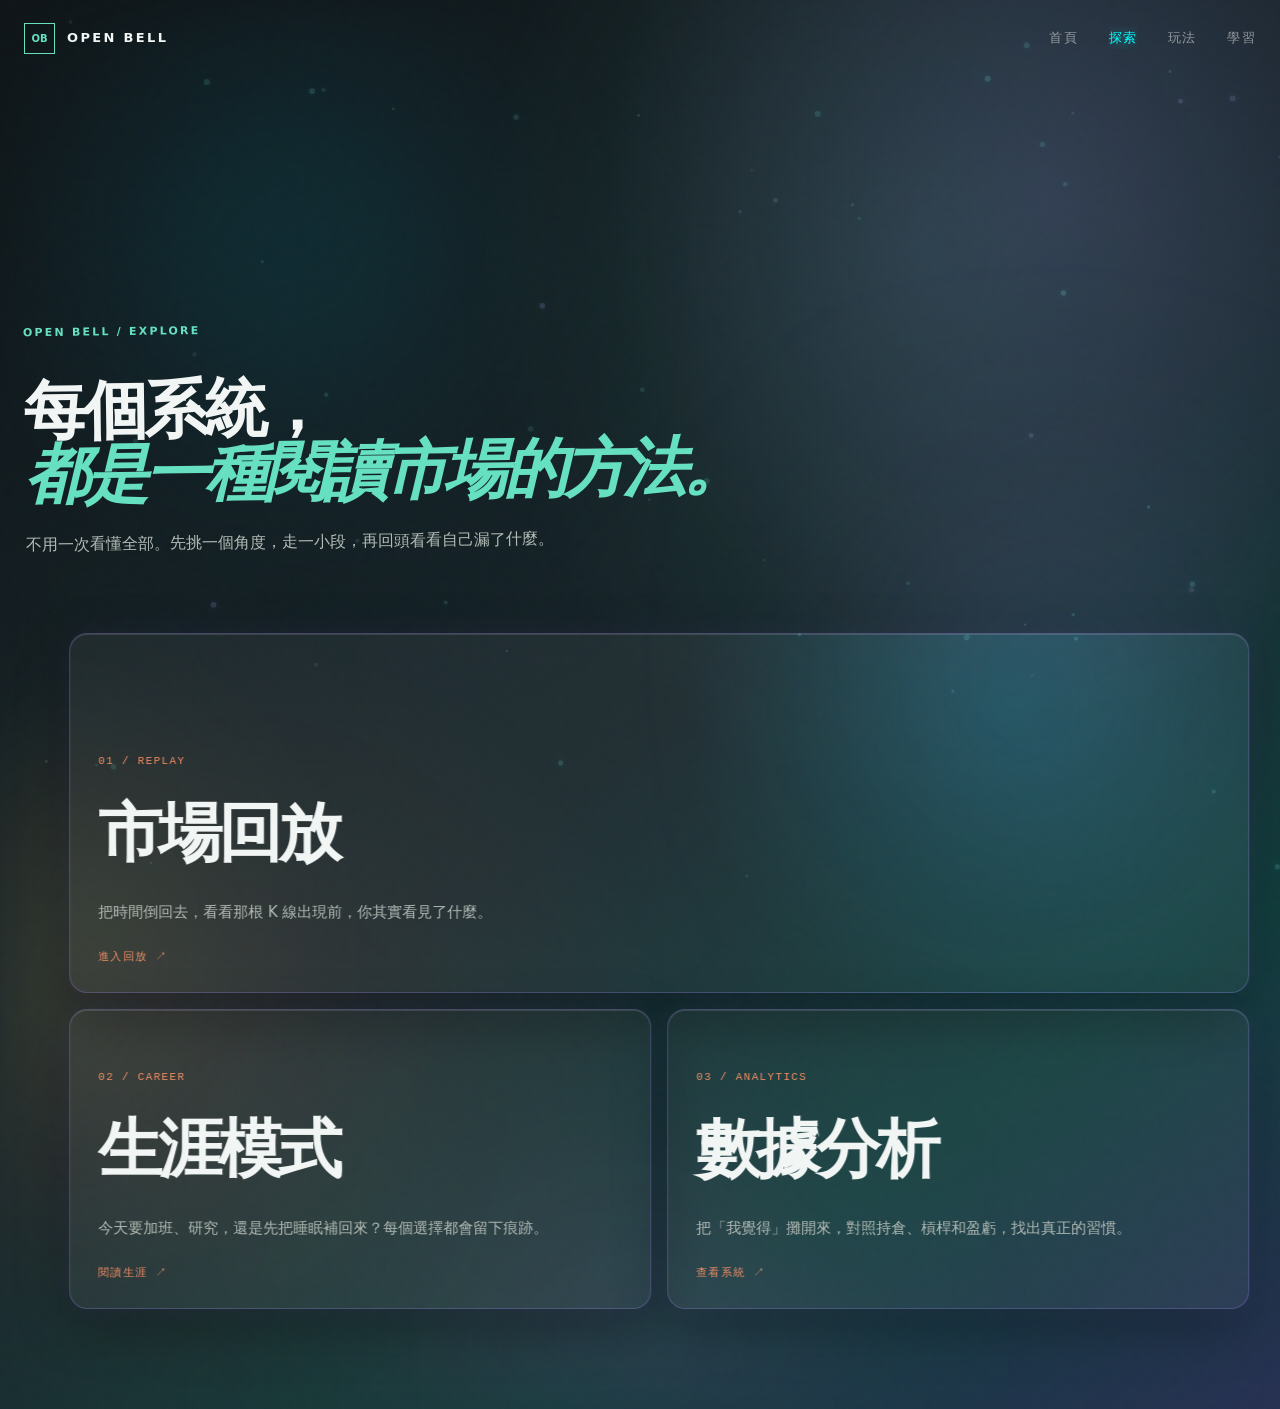
==== commit d9bb81c4: "loader reduced-motion" ====
--- a/explore.html
+++ b/explore.html
@@ -5,8 +5,8 @@
   <meta name="viewport" content="width=device-width, initial-scale=1">
   <meta name="description" content="探索 Open Bell 的市場回放、生涯模式與數據分析。">
   <link rel="icon" href="favicon.svg" type="image/svg+xml">
-  <link rel="stylesheet" href="styles.css?v=20261010-transition2">
-  <link rel="stylesheet" href="loader.css?v=20261010-transition5">
+  <link rel="stylesheet" href="styles.css?v=20261010-transition3">
+  <link rel="stylesheet" href="loader.css?v=20261010-transition6">
   <title>探索 — Open Bell</title>
 </head>
 <body class="explore-page">
--- a/styles.css
+++ b/styles.css
@@ -589,7 +589,14 @@
   .device-showcase figcaption { flex-direction: column; }
 }
 @media (prefers-reduced-motion: reduce) {
-  *, *::before, *::after { scroll-behavior: auto !important; animation-duration: .01ms !important; animation-iteration-count: 1 !important; transition-duration: .01ms !important; }
+  *:not(.site-loader):not(.site-loader *),
+  *:not(.site-loader):not(.site-loader *)::before,
+  *:not(.site-loader):not(.site-loader *)::after {
+    scroll-behavior: auto !important;
+    animation-duration: .01ms !important;
+    animation-iteration-count: 1 !important;
+    transition-duration: .01ms !important;
+  }
   .js .reveal { opacity: 1; transform: none; }
   .page-transition { opacity: 0; visibility: hidden; pointer-events: none; }
 }
@@ -611,9 +618,6 @@
 @keyframes download-pulse { 0% { transform: scale(1); } 35% { transform: scale(1.012); box-shadow: 0 0 0 8px rgba(77,230,162,.08); } 100% { transform: scale(1); } }
 @media (prefers-reduced-motion: reduce) {
   html.js body:not(.is-loading) .site-header, html.js body:not(.is-loading) main, html.js body:not(.is-loading) .site-footer { animation: none; }
-  .site-loader::before, .site-loader::after, .loader-mark, .site-loader p, .site-loader > span, .loader-caret { animation: none; }
-  .site-loader { opacity: 1; visibility: visible; }
-  .site-loader.is-exiting { opacity: 0; }
 }
 
 /* Interactive replay controls override the decorative mockup defaults above. */
--- a/loader.css
+++ b/loader.css
@@ -69,15 +69,14 @@
     animation: none;
   }
   .system-loader-orbit {
-    animation: loader-reduced-pulse 1.8s ease-in-out infinite !important;
+    animation: loader-reduced-pulse 1.8s ease-in-out infinite;
   }
   .site-loader.is-complete .system-loader-orbit {
     animation: loader-core-burst 620ms ease-out both;
   }
   .site-loader.is-complete .loader-burst-line {
-    animation: loader-firework 620ms var(--burst-delay) ease-out both !important;
+    animation: loader-firework 620ms var(--burst-delay) ease-out both;
   }
-  .site-loader:not(.is-complete) .system-loader-orbit { animation-iteration-count: infinite !important; }
   .site-loader::before { transform: none; }
 }
 @keyframes loader-reduced-pulse {
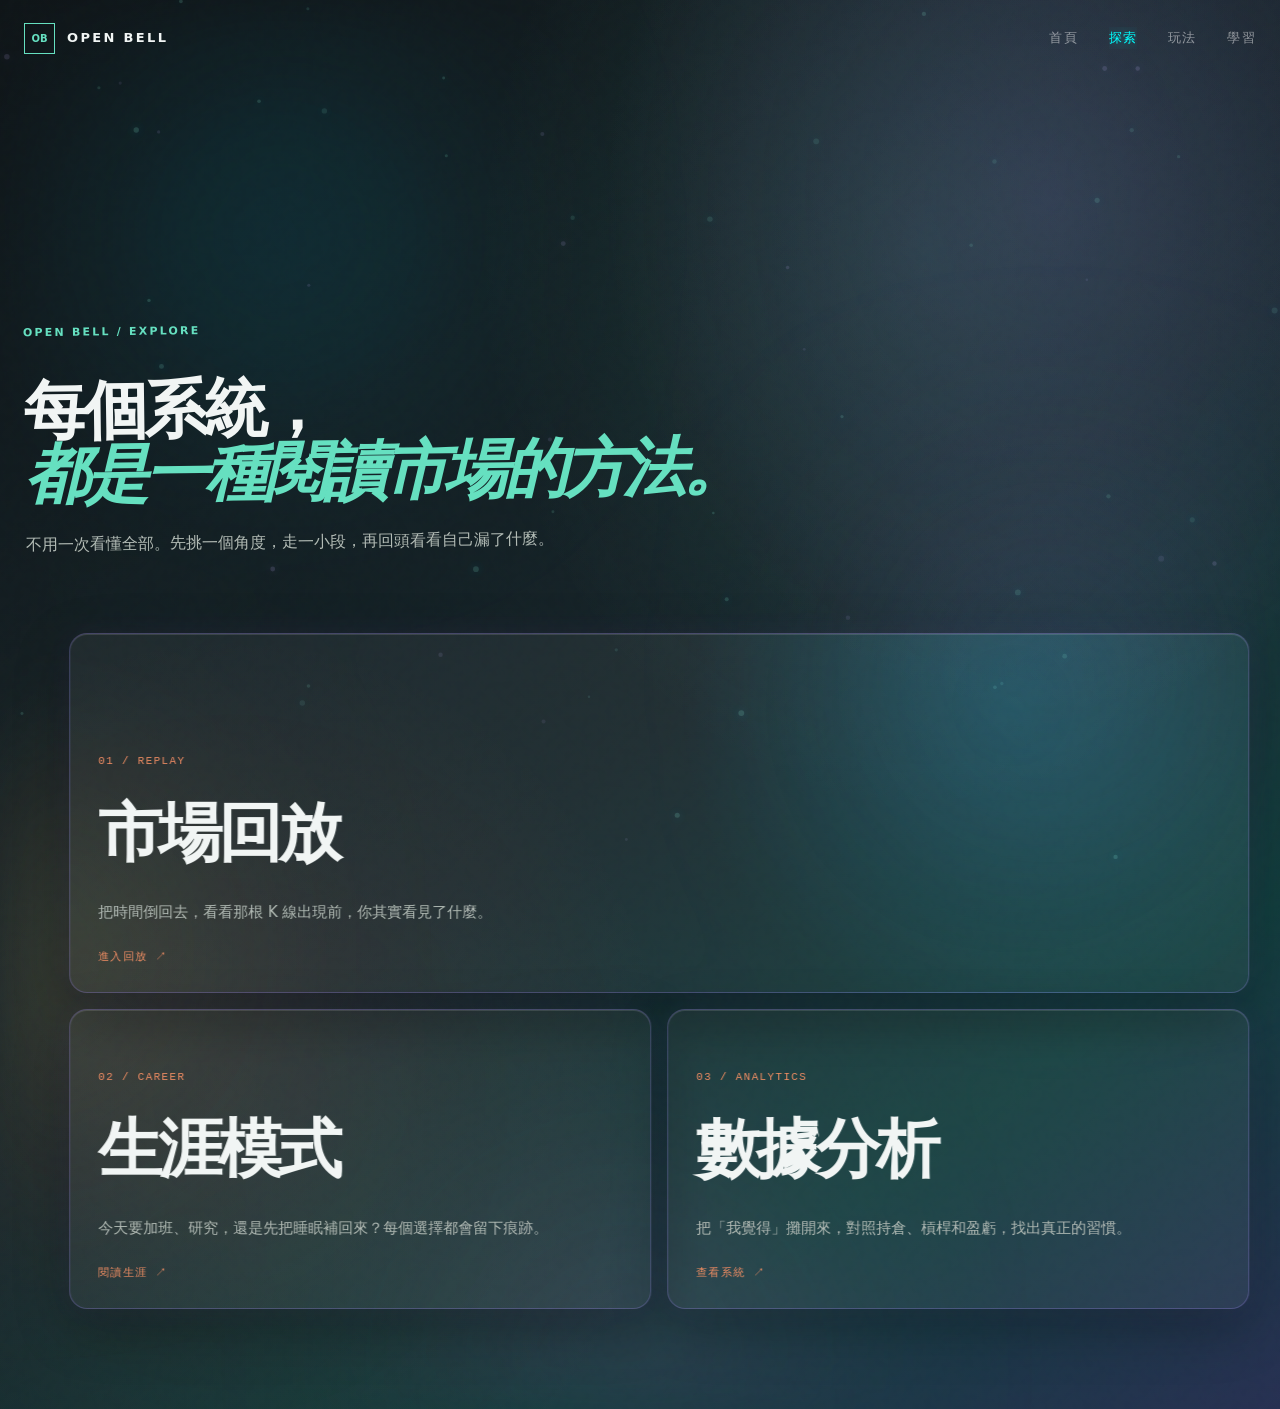
==== commit 2dee1bd6: "reduced-motion" ====
--- a/explore.html
+++ b/explore.html
@@ -5,8 +5,8 @@
   <meta name="viewport" content="width=device-width, initial-scale=1">
   <meta name="description" content="探索 Open Bell 的市場回放、生涯模式與數據分析。">
   <link rel="icon" href="favicon.svg" type="image/svg+xml">
-  <link rel="stylesheet" href="styles.css?v=20261010-transition3">
-  <link rel="stylesheet" href="loader.css?v=20261010-transition6">
+  <link rel="stylesheet" href="styles.css?v=20261010-transition4">
+  <link rel="stylesheet" href="loader.css?v=20261010-transition8">
   <title>探索 — Open Bell</title>
 </head>
 <body class="explore-page">
--- a/styles.css
+++ b/styles.css
@@ -589,9 +589,9 @@
   .device-showcase figcaption { flex-direction: column; }
 }
 @media (prefers-reduced-motion: reduce) {
-  *:not(.site-loader):not(.site-loader *),
-  *:not(.site-loader):not(.site-loader *)::before,
-  *:not(.site-loader):not(.site-loader *)::after {
+  *:not(.site-loader):not(.site-loader *):not(#system-loader):not(#system-loader *):not(.loader-wrapper):not(.loader-wrapper *),
+  *:not(.site-loader):not(.site-loader *):not(#system-loader):not(#system-loader *):not(.loader-wrapper):not(.loader-wrapper *)::before,
+  *:not(.site-loader):not(.site-loader *):not(#system-loader):not(#system-loader *):not(.loader-wrapper):not(.loader-wrapper *)::after {
     scroll-behavior: auto !important;
     animation-duration: .01ms !important;
     animation-iteration-count: 1 !important;
--- a/loader.css
+++ b/loader.css
@@ -52,32 +52,39 @@
 .loader-particle { position: absolute; left: var(--particle-x); top: var(--particle-y); width: 2px; height: 2px; border-radius: 50%; background: var(--loader-cyan); box-shadow: 0 0 9px var(--loader-cyan); opacity: 0; animation: loader-particle 2.4s var(--particle-delay) ease-in-out infinite; pointer-events: none; }
 .loader-burst { position: absolute; left: 50%; top: 50%; width: 2px; height: 2px; pointer-events: none; }
 .loader-burst-line { position: absolute; left: 0; top: 0; width: clamp(50px, 10vw, 140px); height: 1px; transform-origin: 0 50%; transform: rotate(var(--burst-angle)) translateX(0) scaleX(.08); background: linear-gradient(90deg, #fff, var(--loader-cyan), transparent); box-shadow: 0 0 12px var(--loader-cyan); opacity: 0; }
-.site-loader.is-complete .system-loader-orbit { animation: loader-core-burst 620ms cubic-bezier(.16,1,.3,1) both; }
-.site-loader.is-complete .loader-burst-line { animation: loader-firework 620ms var(--burst-delay) cubic-bezier(.16,1,.3,1) both; }
+.site-loader.is-complete .system-loader-orbit { animation: loader-completion 2.4s cubic-bezier(.16,1,.3,1) both; }
+.site-loader.is-complete .loader-burst-line { animation: loader-firework 900ms var(--burst-delay) cubic-bezier(.16,1,.3,1) both; }
 @keyframes loader-spin { to { transform: rotate(405deg) translateZ(20px); } }
 @keyframes loader-float { 50% { transform: translateY(-8px) rotateX(4deg); } }
 @keyframes loader-ring { to { transform: rotate(360deg); } }
 @keyframes loader-particle { 0%, 100% { opacity: 0; transform: translate3d(0, 14px, 0) scale(.6); } 45% { opacity: .75; } 70% { opacity: 0; transform: translate3d(0, -18px, 0) scale(1.4); } }
 @keyframes loader-core-burst { 0% { transform: scale(1); opacity: 1; } 55% { transform: scale(1.18); opacity: 1; } 100% { transform: scale(.58); opacity: 0; } }
+@keyframes loader-completion {
+  0% { transform: scale(.88); opacity: .55; }
+  38% { transform: scale(1); opacity: 1; }
+  70% { transform: scale(1.08); opacity: 1; }
+  100% { transform: scale(.62); opacity: 0; }
+}
 @keyframes loader-firework { 0% { opacity: 0; transform: rotate(var(--burst-angle)) translateX(0) scaleX(.08); } 18% { opacity: 1; } 100% { opacity: 0; transform: rotate(var(--burst-angle)) translateX(var(--burst-distance)) scaleX(1); } }
 @media (max-width: 600px) { .system-loader-orbit { width: 132px; height: 132px; }.site-loader p { margin-top: 228px; }.site-loader > span { margin-top: 266px; font-size: 8px; }.site-loader::before { inset: 6%; background-size: 30px 30px; } }
 @media (prefers-reduced-motion: reduce) {
   .system-loader-orbit,
   .system-loader-orbit i,
-  .site-loader::after,
   .loader-particle {
     animation: none;
   }
+  .site-loader::before { animation: loader-scan 1.8s linear infinite; }
+  .site-loader::after { animation: loader-ring 3.2s linear infinite; }
   .system-loader-orbit {
     animation: loader-reduced-pulse 1.8s ease-in-out infinite;
   }
   .site-loader.is-complete .system-loader-orbit {
-    animation: loader-core-burst 620ms ease-out both;
+    animation: loader-completion 2.4s cubic-bezier(.16,1,.3,1) both;
   }
   .site-loader.is-complete .loader-burst-line {
-    animation: loader-firework 620ms var(--burst-delay) ease-out both;
+    animation: loader-firework 900ms var(--burst-delay) ease-out both;
   }
-  .site-loader::before { transform: none; }
+  .site-loader.is-complete .system-loader-orbit i { animation: loader-spin 3.8s linear infinite; }
 }
 @keyframes loader-reduced-pulse {
   0%, 100% { opacity: .78; transform: scale(.98); }
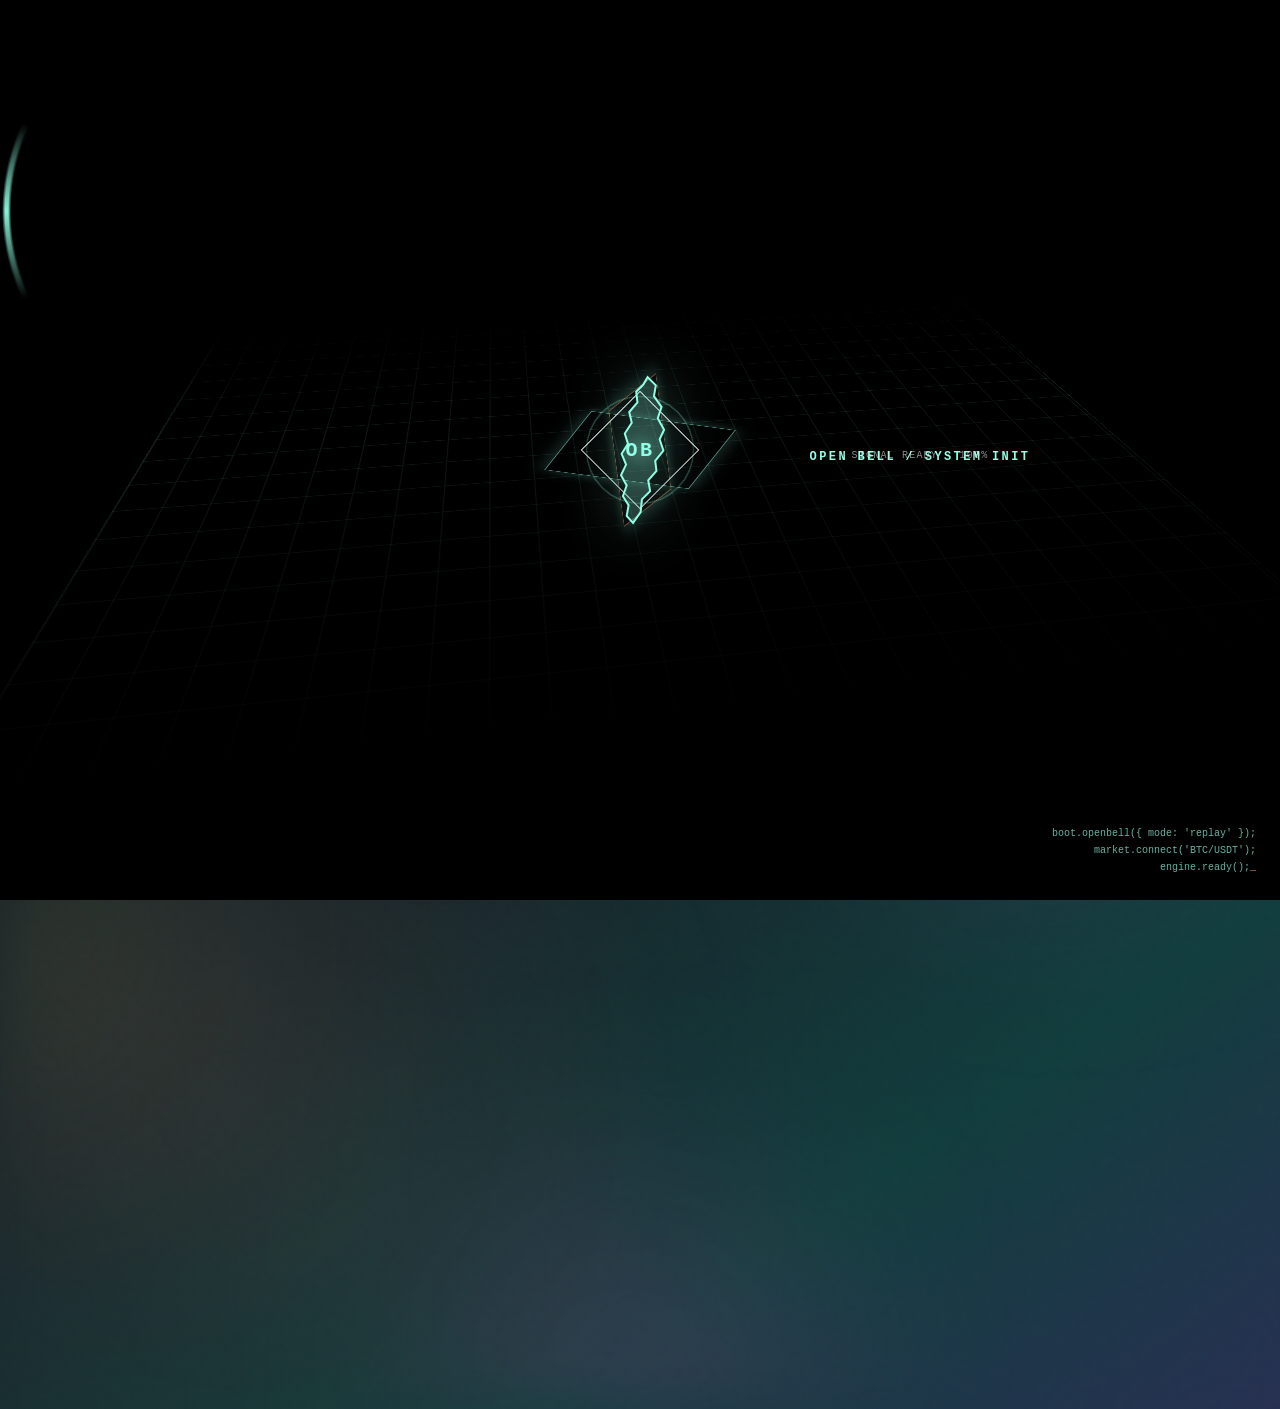
==== commit e46bdce8: "transition11" ====
--- a/explore.html
+++ b/explore.html
@@ -6,7 +6,7 @@
   <meta name="description" content="探索 Open Bell 的市場回放、生涯模式與數據分析。">
   <link rel="icon" href="favicon.svg" type="image/svg+xml">
   <link rel="stylesheet" href="styles.css?v=20261010-transition4">
-  <link rel="stylesheet" href="loader.css?v=20261010-transition8">
+  <link rel="stylesheet" href="loader.css?v=20261010-transition11">
   <title>探索 — Open Bell</title>
 </head>
 <body class="explore-page">
--- a/loader.css
+++ b/loader.css
@@ -2,22 +2,32 @@
   --loader-cyan: #8fffe4;
   --loader-orange: #ef8d63;
   position: fixed;
-  inset: 0;
+  top: 0;
+  left: 0;
+  width: 100vw;
+  height: 100vh;
   z-index: 200;
-  display: grid;
-  place-items: center;
+  display: flex;
+  align-items: center;
+  justify-content: center;
   overflow: hidden;
-  background: #0b1012;
+  background: #000;
   color: #f1f5f4;
+  transform: translate3d(0, 0, 0) scale(.96);
+  transform-origin: center center;
   transition: opacity .55s cubic-bezier(.4,0,1,1), visibility .55s;
+}
+body.is-loading .site-loader,
+body.is-loading #system-loader {
+  transform: translate3d(0, 0, 0) scale(1);
 }
 .site-loader::before {
   content: "";
   position: absolute;
   inset: 12%;
-  border: 1px solid rgba(143,255,228,.12);
+  border: 1px solid rgba(143,255,228,.18);
   transform: perspective(900px) rotateX(58deg) rotateZ(-8deg);
-  background: linear-gradient(rgba(143,255,228,.08) 1px, transparent 1px), linear-gradient(90deg, rgba(143,255,228,.08) 1px, transparent 1px);
+  background: linear-gradient(rgba(143,255,228,.14) 1px, transparent 1px), linear-gradient(90deg, rgba(143,255,228,.14) 1px, transparent 1px);
   background-size: 42px 42px;
   mask-image: linear-gradient(to bottom, transparent, #000 40%, transparent);
   pointer-events: none;
@@ -27,16 +37,30 @@
   position: absolute;
   width: min(420px, 72vw);
   height: min(420px, 72vw);
-  border: 1px solid rgba(143,255,228,.18);
+  border: 1px solid rgba(143,255,228,.3);
   border-radius: 50%;
-  background: conic-gradient(from 0deg, transparent 0 68%, rgba(143,255,228,.8) 75%, transparent 82% 100%);
+  background: conic-gradient(from 0deg, transparent 0 68%, rgba(143,255,228,.95) 75%, transparent 82% 100%);
   -webkit-mask: radial-gradient(transparent 67%, #000 68% 69%, transparent 70%);
   mask: radial-gradient(transparent 67%, #000 68% 69%, transparent 70%);
   animation: loader-ring 2.8s linear infinite;
   pointer-events: none;
 }
-.site-loader.is-exiting { opacity: 0; visibility: hidden; pointer-events: none; }
-.system-loader-orbit { position: relative; width: 168px; height: 168px; transform-style: preserve-3d; animation: loader-float 4s ease-in-out infinite; }
+.site-loader.is-exiting {
+  opacity: 0;
+  visibility: hidden;
+  pointer-events: none;
+  transform: translate3d(0, 0, 0) scale(1.08);
+  background: #000;
+}
+.system-loader-orbit {
+  position: relative;
+  width: 168px;
+  height: 168px;
+  flex: 0 0 168px;
+  transform-style: preserve-3d;
+  transform-origin: center center;
+  animation: loader-float 4s ease-in-out infinite;
+}
 .system-loader-orbit::before, .system-loader-orbit::after { content: ""; position: absolute; inset: 8px; border: 1px solid rgba(143,255,228,.55); transform: rotateX(66deg) rotateZ(18deg); box-shadow: 0 0 22px rgba(143,255,228,.25); }
 .system-loader-orbit::after { inset: 23px; border-color: rgba(239,141,99,.5); transform: rotateY(66deg) rotateZ(-18deg); }
 .system-loader-orbit i { position: absolute; inset: 42px; border: 1px solid rgba(255,255,255,.72); transform: rotate(45deg) translateZ(20px); animation: loader-spin 3.8s linear infinite; }
@@ -44,20 +68,60 @@
 .system-loader-orbit i:nth-child(3) { inset: 30px; border-radius: 50%; border-color: rgba(143,255,228,.4); animation-duration: 7s; }
 .system-loader-orbit b { position: absolute; inset: 0; display: grid; place-items: center; color: var(--loader-cyan); font: 700 20px var(--mono, monospace); letter-spacing: .12em; text-shadow: 0 0 18px rgba(143,255,228,.7); }
 .site-loader .loader-mark { position: absolute; margin-top: 360px; opacity: 0; }
-.site-loader p, .site-loader > span, .site-loader .loader-code { position: absolute; margin: 0; text-align: center; }
-.site-loader p { margin-top: 272px; color: var(--loader-cyan); font: 700 12px var(--mono, monospace); letter-spacing: .2em; }
-.site-loader > span { margin-top: 310px; color: rgba(255,255,255,.55); font: 10px var(--mono, monospace); letter-spacing: .12em; }
+.site-loader p, .site-loader > span, .site-loader .loader-code { position: absolute; margin: 0; text-align: center; transform-origin: center center; }
+.site-loader p {
+  top: 50%;
+  left: 50%;
+  width: min(90vw, 560px);
+  transform: translate(-50%, 272px);
+  color: var(--loader-cyan);
+  font: 700 12px var(--mono, monospace);
+  letter-spacing: .2em;
+}
+.site-loader > span {
+  top: 50%;
+  left: 50%;
+  width: min(90vw, 560px);
+  transform: translate(-50%, 310px);
+  color: rgba(255,255,255,.55);
+  font: 10px var(--mono, monospace);
+  letter-spacing: .12em;
+}
 .site-loader .loader-code { top: auto; right: 24px; bottom: 24px; width: min(560px, calc(100% - 48px)); color: rgba(143,255,228,.7); font: 10px/1.7 var(--mono, monospace); text-align: right; white-space: pre-wrap; }
 .loader-caret { color: var(--loader-orange); }
 .loader-particle { position: absolute; left: var(--particle-x); top: var(--particle-y); width: 2px; height: 2px; border-radius: 50%; background: var(--loader-cyan); box-shadow: 0 0 9px var(--loader-cyan); opacity: 0; animation: loader-particle 2.4s var(--particle-delay) ease-in-out infinite; pointer-events: none; }
+.loader-taiwan { position: absolute; left: 50%; top: 50%; width: 76px; height: 152px; transform: translate(-50%, -50%) scale(.28); transform-origin: center; opacity: 0; filter: blur(8px) drop-shadow(0 0 8px rgba(143,255,228,.25)); pointer-events: none; }
+.loader-taiwan svg { display: block; width: 100%; height: 100%; overflow: visible; }
+.loader-taiwan path { fill: rgba(143,255,228,.2); stroke: var(--loader-cyan); stroke-width: 2; vector-effect: non-scaling-stroke; }
+body.is-loading .loader-taiwan { animation: loader-taiwan-gather 8.8s cubic-bezier(.22,1,.36,1) both; }
 .loader-burst { position: absolute; left: 50%; top: 50%; width: 2px; height: 2px; pointer-events: none; }
-.loader-burst-line { position: absolute; left: 0; top: 0; width: clamp(50px, 10vw, 140px); height: 1px; transform-origin: 0 50%; transform: rotate(var(--burst-angle)) translateX(0) scaleX(.08); background: linear-gradient(90deg, #fff, var(--loader-cyan), transparent); box-shadow: 0 0 12px var(--loader-cyan); opacity: 0; }
+.loader-burst-line {
+  position: absolute;
+  left: 0;
+  top: 0;
+  width: clamp(50px, 10vw, 140px);
+  height: 2px;
+  transform-origin: 0 50%;
+  transform: rotate(var(--burst-angle)) translateX(0) scaleX(.08);
+  background: linear-gradient(90deg, #fff 0%, hsl(var(--burst-hue) 100% 68%) 28%, hsl(calc(var(--burst-hue) + 100) 100% 62%) 62%, hsl(calc(var(--burst-hue) + 210) 100% 68%) 84%, transparent 100%);
+  background-size: 220% 100%;
+  box-shadow: 0 0 8px hsl(var(--burst-hue) 100% 68%), 0 0 18px hsl(calc(var(--burst-hue) + 120) 100% 62%);
+  animation-timing-function: cubic-bezier(.16,1,.3,1);
+  opacity: 0;
+}
+.site-loader.is-complete .loader-burst-line { background-position: 100% 0; }
 .site-loader.is-complete .system-loader-orbit { animation: loader-completion 2.4s cubic-bezier(.16,1,.3,1) both; }
 .site-loader.is-complete .loader-burst-line { animation: loader-firework 900ms var(--burst-delay) cubic-bezier(.16,1,.3,1) both; }
 @keyframes loader-spin { to { transform: rotate(405deg) translateZ(20px); } }
 @keyframes loader-float { 50% { transform: translateY(-8px) rotateX(4deg); } }
 @keyframes loader-ring { to { transform: rotate(360deg); } }
 @keyframes loader-particle { 0%, 100% { opacity: 0; transform: translate3d(0, 14px, 0) scale(.6); } 45% { opacity: .75; } 70% { opacity: 0; transform: translate3d(0, -18px, 0) scale(1.4); } }
+@keyframes loader-taiwan-gather {
+  0% { opacity: 0; transform: translate(-50%, -50%) scale(.28); filter: blur(10px) drop-shadow(0 0 8px rgba(143,255,228,.25)); }
+  35% { opacity: .25; transform: translate(-50%, -50%) scale(.52); filter: blur(7px) drop-shadow(0 0 12px rgba(143,255,228,.4)); }
+  72% { opacity: .7; transform: translate(-50%, -50%) scale(.86); filter: blur(3px) drop-shadow(0 0 20px rgba(143,255,228,.7)); }
+  100% { opacity: 1; transform: translate(-50%, -50%) scale(1); filter: blur(0) drop-shadow(0 0 28px rgba(143,255,228,1)); }
+}
 @keyframes loader-core-burst { 0% { transform: scale(1); opacity: 1; } 55% { transform: scale(1.18); opacity: 1; } 100% { transform: scale(.58); opacity: 0; } }
 @keyframes loader-completion {
   0% { transform: scale(.88); opacity: .55; }
@@ -65,8 +129,18 @@
   70% { transform: scale(1.08); opacity: 1; }
   100% { transform: scale(.62); opacity: 0; }
 }
-@keyframes loader-firework { 0% { opacity: 0; transform: rotate(var(--burst-angle)) translateX(0) scaleX(.08); } 18% { opacity: 1; } 100% { opacity: 0; transform: rotate(var(--burst-angle)) translateX(var(--burst-distance)) scaleX(1); } }
-@media (max-width: 600px) { .system-loader-orbit { width: 132px; height: 132px; }.site-loader p { margin-top: 228px; }.site-loader > span { margin-top: 266px; font-size: 8px; }.site-loader::before { inset: 6%; background-size: 30px 30px; } }
+@keyframes loader-firework {
+  0% { opacity: 0; background-position: 0 0; transform: rotate(var(--burst-angle)) translateX(0) scaleX(.08); }
+  18% { opacity: 1; background-position: 48% 0; }
+  72% { opacity: 1; background-position: 100% 0; }
+  100% { opacity: 0; background-position: 0 0; transform: rotate(var(--burst-angle)) translateX(var(--burst-distance)) scaleX(1); }
+}
+@media (max-width: 600px) {
+  .system-loader-orbit { width: 132px; height: 132px; flex-basis: 132px; }
+  .site-loader p { transform: translate(-50%, 228px); }
+  .site-loader > span { transform: translate(-50%, 266px); font-size: 8px; }
+  .site-loader::before { inset: 6%; background-size: 30px 30px; }
+}
 @media (prefers-reduced-motion: reduce) {
   .system-loader-orbit,
   .system-loader-orbit i,
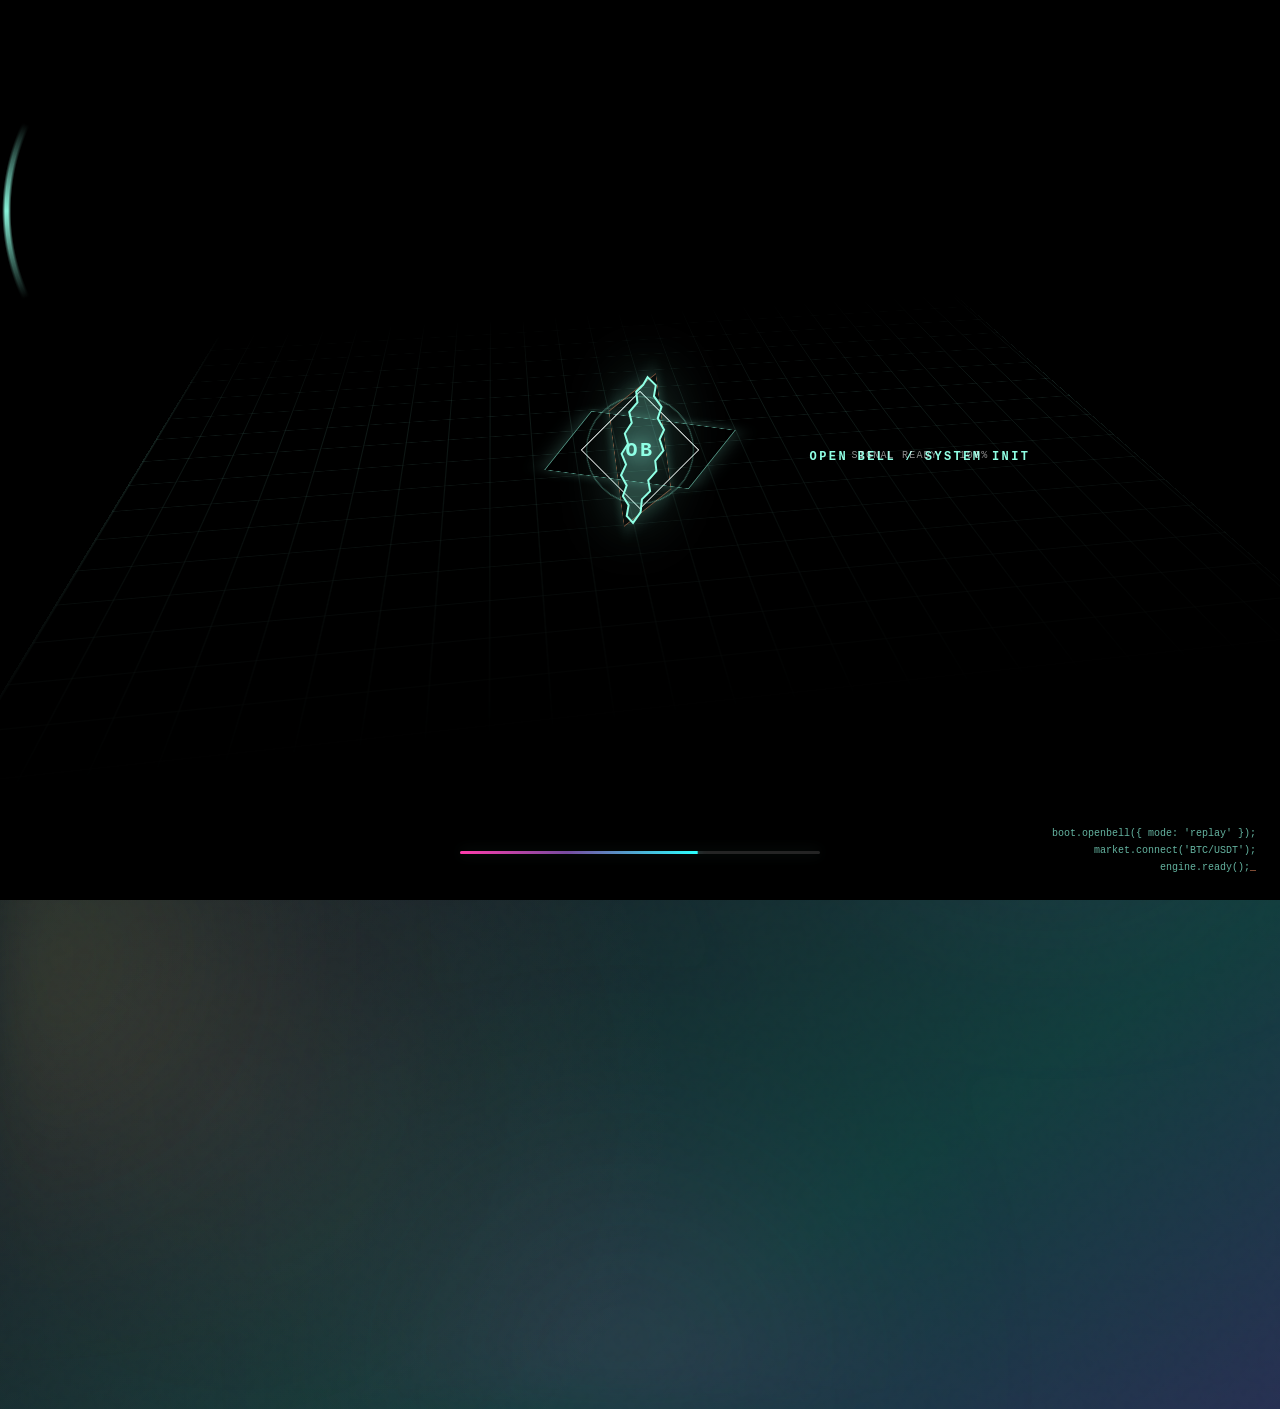
==== commit f7f0ca51: "transition13" ====
--- a/explore.html
+++ b/explore.html
@@ -6,7 +6,7 @@
   <meta name="description" content="探索 Open Bell 的市場回放、生涯模式與數據分析。">
   <link rel="icon" href="favicon.svg" type="image/svg+xml">
   <link rel="stylesheet" href="styles.css?v=20261010-transition4">
-  <link rel="stylesheet" href="loader.css?v=20261010-transition11">
+  <link rel="stylesheet" href="loader.css?v=20261010-transition13">
   <title>探索 — Open Bell</title>
 </head>
 <body class="explore-page">
@@ -26,6 +26,6 @@
       <a class="explore-card" href="game.html#1"><span>03 / ANALYTICS</span><strong>數據分析</strong><p>把「我覺得」攤開來，對照持倉、槓桿和盈虧，找出真正的習慣。</p><b>查看系統 ↗</b></a>
     </section>
   </main>
-  <script src="background-motion.js?v=20261010-transition2"></script><script src="background-3d.js?v=20261010-3d1"></script><script src="page-motion.js?v=20261010-architecture1"></script><script src="loader.js?v=20261010-transition4"></script><script src="script.js?v=20261010-transition2"></script>
+  <script src="background-motion.js?v=20261010-transition2"></script><script src="background-3d.js?v=20261010-3d1"></script><script src="page-motion.js?v=20261010-architecture1"></script><script src="loader.js?v=20261010-transition5"></script><script src="script.js?v=20261010-transition2"></script>
 </body>
 </html>
--- a/loader.css
+++ b/loader.css
@@ -89,11 +89,84 @@
 }
 .site-loader .loader-code { top: auto; right: 24px; bottom: 24px; width: min(560px, calc(100% - 48px)); color: rgba(143,255,228,.7); font: 10px/1.7 var(--mono, monospace); text-align: right; white-space: pre-wrap; }
 .loader-caret { color: var(--loader-orange); }
+.loader-progress {
+  position: absolute;
+  left: 50%;
+  bottom: 46px;
+  width: min(360px, calc(100vw - 48px));
+  height: 3px;
+  transform: translateX(-50%);
+  border-radius: 999px;
+  background: rgba(255,255,255,.14);
+  box-shadow: 0 0 14px rgba(143,255,228,.12);
+  overflow: hidden;
+}
+.loader-progress i {
+  display: block;
+  width: 100%;
+  height: 100%;
+  transform: scaleX(0);
+  transform-origin: left center;
+  background: linear-gradient(90deg, #ff3cac, #784ba0 45%, #2bffff);
+  box-shadow: 0 0 16px rgba(43,255,255,.72);
+  will-change: transform;
+}
+.loader-progress span {
+  position: absolute;
+  right: 0;
+  bottom: 8px;
+  color: rgba(255,255,255,.65);
+  font: 9px var(--mono, monospace);
+  letter-spacing: .12em;
+}
+.loader-quote {
+  position: absolute;
+  top: 50%;
+  left: 50%;
+  width: min(84vw, 420px);
+  margin: 0;
+  color: rgba(255,255,255,.86);
+  font: 600 14px/1.6 var(--mono, monospace);
+  letter-spacing: .12em;
+  text-align: center;
+  transform: translate(-50%, 112px);
+  opacity: 0;
+  animation: loader-quote-rise var(--loader-duration) ease both;
+  pointer-events: none;
+}
+.loader-activity {
+  position: absolute;
+  top: 50%;
+  left: 50%;
+  display: flex;
+  align-items: center;
+  gap: 10px;
+  width: max-content;
+  max-width: 88vw;
+  padding: 8px 12px;
+  border: 1px solid rgba(255,92,176,.55);
+  border-radius: 999px;
+  background: rgba(255,36,128,.12);
+  box-shadow: 0 0 22px rgba(255,36,128,.22);
+  color: #ffb3d5;
+  font: 700 9px var(--mono, monospace);
+  letter-spacing: .12em;
+  transform: translate(-50%, 168px) scale(.88);
+  opacity: 0;
+  animation: loader-activity-rise var(--loader-duration) ease both;
+  pointer-events: none;
+}
+.loader-activity b { color: #ff5cac; }
+.loader-activity span { color: rgba(255,255,255,.78); }
+.loader-repeat .loader-progress { bottom: 30px; }
+body.loader-repeat.is-loading .loader-taiwan,
+body.loader-repeat.is-loading .loader-quote,
+body.loader-repeat.is-loading .loader-activity { animation-duration: 4.4s; }
 .loader-particle { position: absolute; left: var(--particle-x); top: var(--particle-y); width: 2px; height: 2px; border-radius: 50%; background: var(--loader-cyan); box-shadow: 0 0 9px var(--loader-cyan); opacity: 0; animation: loader-particle 2.4s var(--particle-delay) ease-in-out infinite; pointer-events: none; }
 .loader-taiwan { position: absolute; left: 50%; top: 50%; width: 76px; height: 152px; transform: translate(-50%, -50%) scale(.28); transform-origin: center; opacity: 0; filter: blur(8px) drop-shadow(0 0 8px rgba(143,255,228,.25)); pointer-events: none; }
 .loader-taiwan svg { display: block; width: 100%; height: 100%; overflow: visible; }
 .loader-taiwan path { fill: rgba(143,255,228,.2); stroke: var(--loader-cyan); stroke-width: 2; vector-effect: non-scaling-stroke; }
-body.is-loading .loader-taiwan { animation: loader-taiwan-gather 8.8s cubic-bezier(.22,1,.36,1) both; }
+body.is-loading .loader-taiwan { animation: loader-taiwan-gather var(--loader-duration) cubic-bezier(.22,1,.36,1) both; }
 .loader-burst { position: absolute; left: 50%; top: 50%; width: 2px; height: 2px; pointer-events: none; }
 .loader-burst-line {
   position: absolute;
@@ -122,6 +195,16 @@
   72% { opacity: .7; transform: translate(-50%, -50%) scale(.86); filter: blur(3px) drop-shadow(0 0 20px rgba(143,255,228,.7)); }
   100% { opacity: 1; transform: translate(-50%, -50%) scale(1); filter: blur(0) drop-shadow(0 0 28px rgba(143,255,228,1)); }
 }
+@keyframes loader-quote-rise {
+  0%, 30% { opacity: 0; transform: translate(-50%, 124px); }
+  42%, 78% { opacity: .9; transform: translate(-50%, 112px); }
+  100% { opacity: 0; transform: translate(-50%, 96px); }
+}
+@keyframes loader-activity-rise {
+  0%, 55% { opacity: 0; transform: translate(-50%, 178px) scale(.88); }
+  68%, 86% { opacity: 1; transform: translate(-50%, 168px) scale(1); }
+  100% { opacity: 0; transform: translate(-50%, 156px) scale(1.04); }
+}
 @keyframes loader-core-burst { 0% { transform: scale(1); opacity: 1; } 55% { transform: scale(1.18); opacity: 1; } 100% { transform: scale(.58); opacity: 0; } }
 @keyframes loader-completion {
   0% { transform: scale(.88); opacity: .55; }
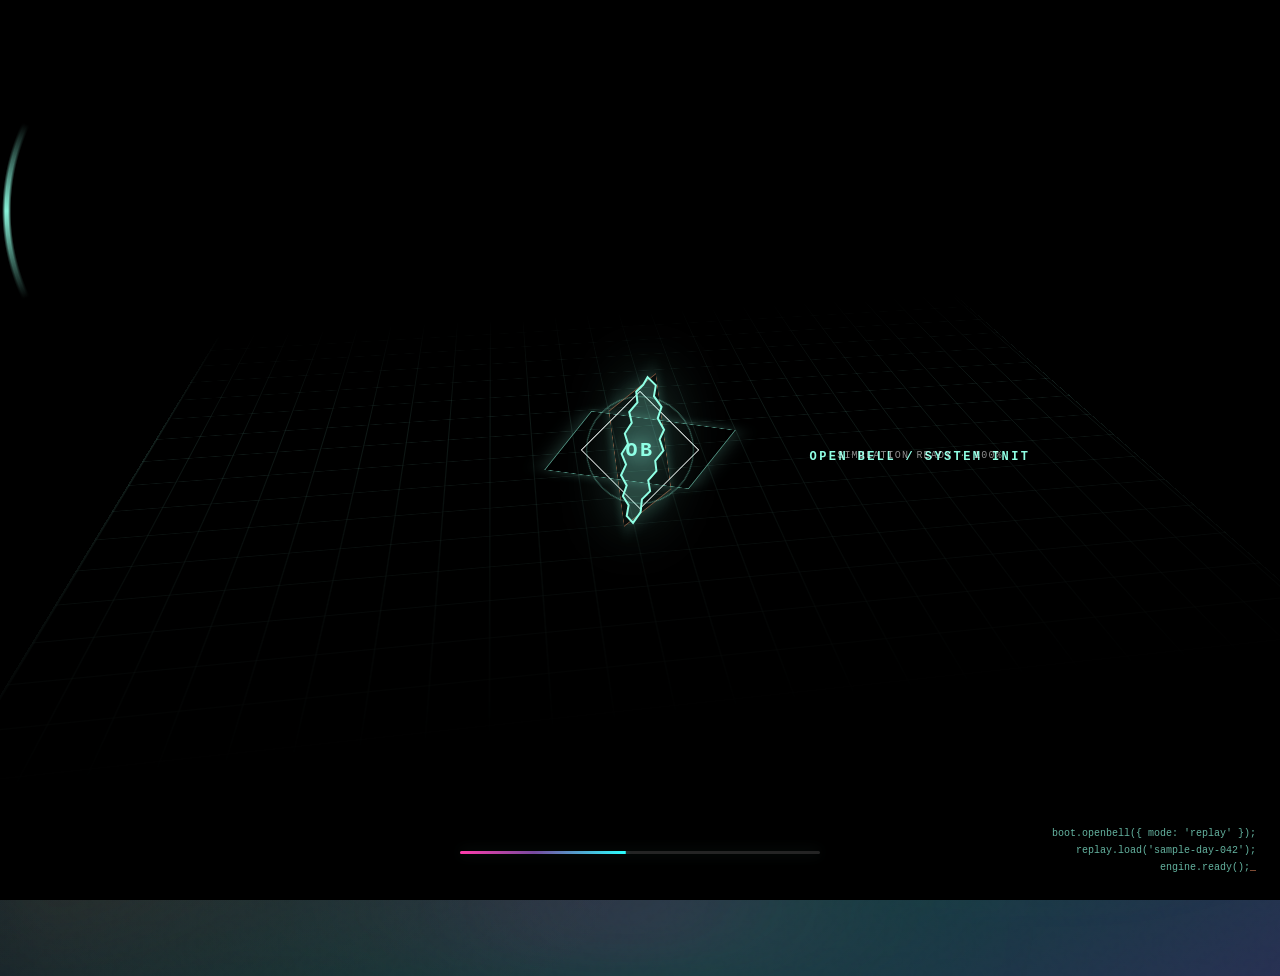
==== commit df6b9811: "Clarify build status and archive legacy executable" ====
--- a/explore.html
+++ b/explore.html
@@ -5,7 +5,7 @@
   <meta name="viewport" content="width=device-width, initial-scale=1">
   <meta name="description" content="探索 Open Bell 的市場回放、生涯模式與數據分析。">
   <link rel="icon" href="favicon.svg" type="image/svg+xml">
-  <link rel="stylesheet" href="styles.css?v=20261010-transition4">
+  <link rel="stylesheet" href="styles.css?v=20261011-status1">
   <link rel="stylesheet" href="loader.css?v=20261010-transition13">
   <title>探索 — Open Bell</title>
 </head>
@@ -13,19 +13,19 @@
   <div class="page-transition" aria-hidden="true"><span>OPEN BELL / EXPLORE</span></div>
   <div class="site-loader" aria-hidden="true">
     <div class="system-loader-orbit" aria-hidden="true"><i></i><i></i><i></i><b>OB</b></div>
-    <div class="loader-mark">OB</div><p>OPEN BELL / SYSTEM INIT</p><span>LOADING MARKET DATA · CALIBRATING INTERFACE</span>
+    <div class="loader-mark">OB</div><p>OPEN BELL / SYSTEM INIT</p><span>LOADING SIMULATION DATA · CALIBRATING INTERFACE</span>
     <pre class="loader-code" aria-hidden="true"><code id="loader-code-text"></code><b class="loader-caret">_</b></pre>
   </div>
   <div class="bg-layer bg-layer-base" aria-hidden="true"></div><div class="bg-layer bg-layer-ambient" aria-hidden="true"><i></i><i></i><i></i><i></i></div><canvas class="bg-layer bg-layer-data" data-background-canvas aria-hidden="true"></canvas><div class="bg-layer bg-layer-grid" aria-hidden="true"></div>
   <header class="site-header content-layer"><a class="brand" href="index.html"><span class="brand-mark">OB</span><span>OPEN BELL</span></a><nav class="site-nav" aria-label="Explore navigation"><a class="nav-link" href="index.html">首頁</a><a class="nav-link" href="explore.html" aria-current="page">探索</a><a class="nav-link" href="game.html">玩法</a><a class="nav-link" href="learning.html">學習</a></nav></header>
   <main class="explore-shell content-layer">
-    <section class="explore-hero" data-reveal><p class="eyebrow">OPEN BELL / EXPLORE</p><h1>每個系統，<br><em>都是一種閱讀市場的方法。</em></h1><p>不用一次看懂全部。先挑一個角度，走一小段，再回頭看看自己漏了什麼。</p></section>
+    <section class="explore-hero" data-reveal><p class="eyebrow">OPEN BELL / EXPLORE</p><h1>每個系統，<br><em>都是一種閱讀市場的方法。</em></h1><p class="build-status-note">此頁介紹的是開發中的玩法概念；互動畫面是示意，不代表目前可下載的遊戲版本。</p><p>不用一次看懂全部。先挑一個角度，走一小段，再回頭看看自己漏了什麼。</p></section>
     <section class="explore-grid" data-reveal aria-label="Open Bell features">
       <a class="explore-card explore-card-wide" href="game.html#2"><span>01 / REPLAY</span><strong>市場回放</strong><p>把時間倒回去，看看那根 K 線出現前，你其實看見了什麼。</p><b>進入回放 ↗</b></a>
       <a class="explore-card" href="game.html#3"><span>02 / CAREER</span><strong>生涯模式</strong><p>今天要加班、研究，還是先把睡眠補回來？每個選擇都會留下痕跡。</p><b>閱讀生涯 ↗</b></a>
       <a class="explore-card" href="game.html#1"><span>03 / ANALYTICS</span><strong>數據分析</strong><p>把「我覺得」攤開來，對照持倉、槓桿和盈虧，找出真正的習慣。</p><b>查看系統 ↗</b></a>
     </section>
   </main>
-  <script src="background-motion.js?v=20261010-transition2"></script><script src="background-3d.js?v=20261010-3d1"></script><script src="page-motion.js?v=20261010-architecture1"></script><script src="loader.js?v=20261010-transition5"></script><script src="script.js?v=20261010-transition2"></script>
+  <script src="background-motion.js?v=20261010-transition2"></script><script src="background-3d.js?v=20261010-3d1"></script><script src="page-motion.js?v=20261010-architecture1"></script><script src="loader.js?v=20261011-status1"></script><script src="script.js?v=20261011-status1"></script>
 </body>
 </html>
--- a/styles.css
+++ b/styles.css
@@ -27,7 +27,7 @@
 }
 
 * { box-sizing: border-box; }
-html { scroll-behavior: smooth; min-height: 100%; }
+html { scroll-behavior: smooth; min-height: 100%; overflow-x: clip; }
 body {
   margin: 0;
   min-height: 100vh;
@@ -487,8 +487,9 @@
 .home-hero-copy { grid-column: 1 / span 6; }.home-hero-copy h1 { margin-bottom: 28px; font-size: var(--display-xl); }.home-subtitle { max-width: 520px; color: var(--muted); font-size: var(--body-lg); line-height: 1.8; }.home-actions { display: flex; flex-wrap: wrap; gap: 12px; margin: 34px 0; }.home-meta { display: flex; flex-wrap: wrap; gap: 16px 24px; color: rgba(255,255,255,.85); font-size: 11px; font-weight: 600; letter-spacing: .05em; }
 .home-market-card { grid-column: 7 / -1; min-width: 0; border: 1px solid rgba(0,217,255,.52); border-radius: 20px; background: rgba(7,14,28,.72); box-shadow: 0 24px 80px rgba(0,0,0,.42), 0 0 48px rgba(0,217,255,.12); -webkit-backdrop-filter: blur(18px) saturate(150%); backdrop-filter: blur(18px) saturate(150%); transform: perspective(1100px) rotateY(-6deg); transition: transform 520ms cubic-bezier(.16,1,.3,1); }.home-market-card:hover { transform: perspective(1100px) rotateY(-1deg) translateY(-8px); }
 .home-footer { display: flex; justify-content: space-between; gap: 20px; padding: 22px 0; color: rgba(255,255,255,.72); font: 11px var(--mono); letter-spacing: .08em; }
-.explore-shell { width: min(1180px, calc(100% - 48px)); margin: auto; padding: clamp(100px, 14vw, 180px) 0 100px; }.explore-hero { max-width: 860px; min-height: 42svh; display: grid; align-content: center; }.explore-hero h1 { margin: 18px 0 24px; font-size: var(--display-lg); line-height: 1; letter-spacing: -.065em; }.explore-hero > p:last-child { max-width: 560px; color: var(--muted); font-size: var(--body-lg); }.explore-grid { display: grid; grid-template-columns: repeat(2, minmax(0, 1fr)); gap: 16px; }.explore-card { min-height: 300px; display: grid; align-content: end; gap: 12px; padding: 28px; border: 1px solid var(--glass-line); border-radius: 18px; background: var(--glass); box-shadow: var(--shadow-glass); -webkit-backdrop-filter: blur(12px); backdrop-filter: blur(12px); transition: transform 420ms cubic-bezier(.16,1,.3,1), border-color 240ms, box-shadow 240ms; }.explore-card-wide { grid-column: span 2; min-height: 360px; background: radial-gradient(circle at 80% 20%, rgba(0,217,255,.14), transparent 34%), var(--glass); }.explore-card:hover { transform: translateY(-6px); border-color: rgba(87,240,209,.65); box-shadow: 0 18px 50px rgba(0,0,0,.32), 0 0 32px rgba(0,217,255,.12); }.explore-card span, .explore-card b { color: var(--green); font: 11px var(--mono); letter-spacing: .12em; }.explore-card strong { font-size: clamp(30px, 5vw, 64px); letter-spacing: -.06em; }.explore-card p { max-width: 520px; margin: 0; color: var(--muted); }.explore-card b { margin-top: 12px; }
 @media (max-width: 768px) { .home-hero { width: min(100% - 32px, 620px); grid-template-columns: 1fr; padding: 54px 0; }.home-hero-copy, .home-market-card { grid-column: 1; }.home-market-card { transform: none; }.home-footer { flex-direction: column; width: calc(100% - 32px); margin: auto; }.explore-grid { grid-template-columns: 1fr; }.explore-card, .explore-card-wide { grid-column: 1; min-height: 260px; } }
+
+@media (max-width: 480px) { .home-hero-copy h1 { font-size: clamp(1.75rem, 9vw, 2.8rem); letter-spacing: -.065em; } }
 
 /* Floating navigation keeps the layered background visible behind quiet links. */
 .site-header {
@@ -691,10 +692,12 @@
 .button:hover, .text-link:hover, .nav-link:hover { transform: translateY(-2px) rotate(-1deg); }
 .button:active, .replay-controls button:active, .explore-card:active { transform: translateY(1px) scale(.985) rotate(0); }
 .site-footer, .home-footer { color: rgba(255,255,255,.68); }
-.home-modes { width: min(1180px, calc(100% - 48px)); min-height: 720px; margin: 0 auto; padding: 150px 0 190px; display: grid; grid-template-columns: .8fr 1.2fr; gap: clamp(34px, 8vw, 120px); align-items: start; }
+.home-modes { width: min(1180px, calc(100% - 48px)); min-height: 0; margin: 0 auto; padding: clamp(88px, 9vh, 118px) 0 clamp(96px, 10vh, 132px); display: grid; grid-template-columns: .8fr 1.2fr; gap: clamp(34px, 8vw, 120px); align-items: start; }
 .home-modes-intro { max-width: 390px; padding-top: 36px; }
-.home-modes-intro h2 { margin: 18px 0 24px; font-size: clamp(2.4rem, 5vw, 4.8rem); line-height: .98; letter-spacing: -.07em; }
+.home-modes-intro h2 { margin: 18px 0 24px; font-size: clamp(2.2rem, 3.8vw, 3rem); line-height: 1.06; letter-spacing: -.055em; text-wrap: balance; }
 .home-modes-intro p:last-child { color: var(--muted); font-size: var(--body-lg); line-height: 1.8; }
+.build-status-note { display: block; width: min(100%, 530px); margin: 0 0 20px; padding: 12px 15px; border: 1px solid rgba(239,141,99,.42); border-left: 3px solid var(--orange); border-radius: 12px; background: rgba(7,12,14,.58); color: var(--muted); font-size: 12px; line-height: 1.7; }
+.build-status-note strong { display: block; margin-bottom: 3px; color: var(--orange); font: 11px var(--mono); letter-spacing: .1em; }
 .home-mode-grid { display: grid; gap: 14px; }
 .home-mode-card { position: relative; display: grid; gap: 10px; min-height: 190px; padding: 26px 28px; border: 1px solid rgba(101,224,192,.22); border-radius: 18px; background: rgba(18,31,34,.7); box-shadow: 0 18px 55px rgba(0,0,0,.25); -webkit-backdrop-filter: blur(12px); backdrop-filter: blur(12px); transition: transform 520ms cubic-bezier(.16,1.08,.3,1), border-color 240ms, box-shadow 240ms; }
 .home-mode-card:nth-child(1) { transform: translateX(26px) rotate(-1deg); }
@@ -713,7 +716,7 @@
   .home-hero-copy, .explore-hero, .explore-grid, .app-section-copy { transform: none; }
   .home-market-card, .explore-card-wide, .explore-card:nth-child(2), .explore-card:nth-child(3), .app-section-visual { transform: none; margin-top: 0; }
   .explore-card:hover, .explore-card:nth-child(2):hover { transform: translateY(-5px) rotate(-.4deg) scale(1.01); }
-  .home-modes { width: min(100% - 32px, 620px); min-height: auto; grid-template-columns: 1fr; gap: 30px; padding: 100px 0 130px; }
+  .home-modes { width: min(100% - 32px, 620px); min-height: auto; grid-template-columns: 1fr; gap: 30px; padding: 76px 0 92px; }
   .home-modes-intro { padding-top: 0; }.home-mode-card:nth-child(1), .home-mode-card:nth-child(2), .home-mode-card:nth-child(3) { transform: none; }
   .home-mode-card[data-reveal] { transform: translateY(28px); }.home-mode-card[data-reveal].is-visible { transform: translateY(0); }
 }
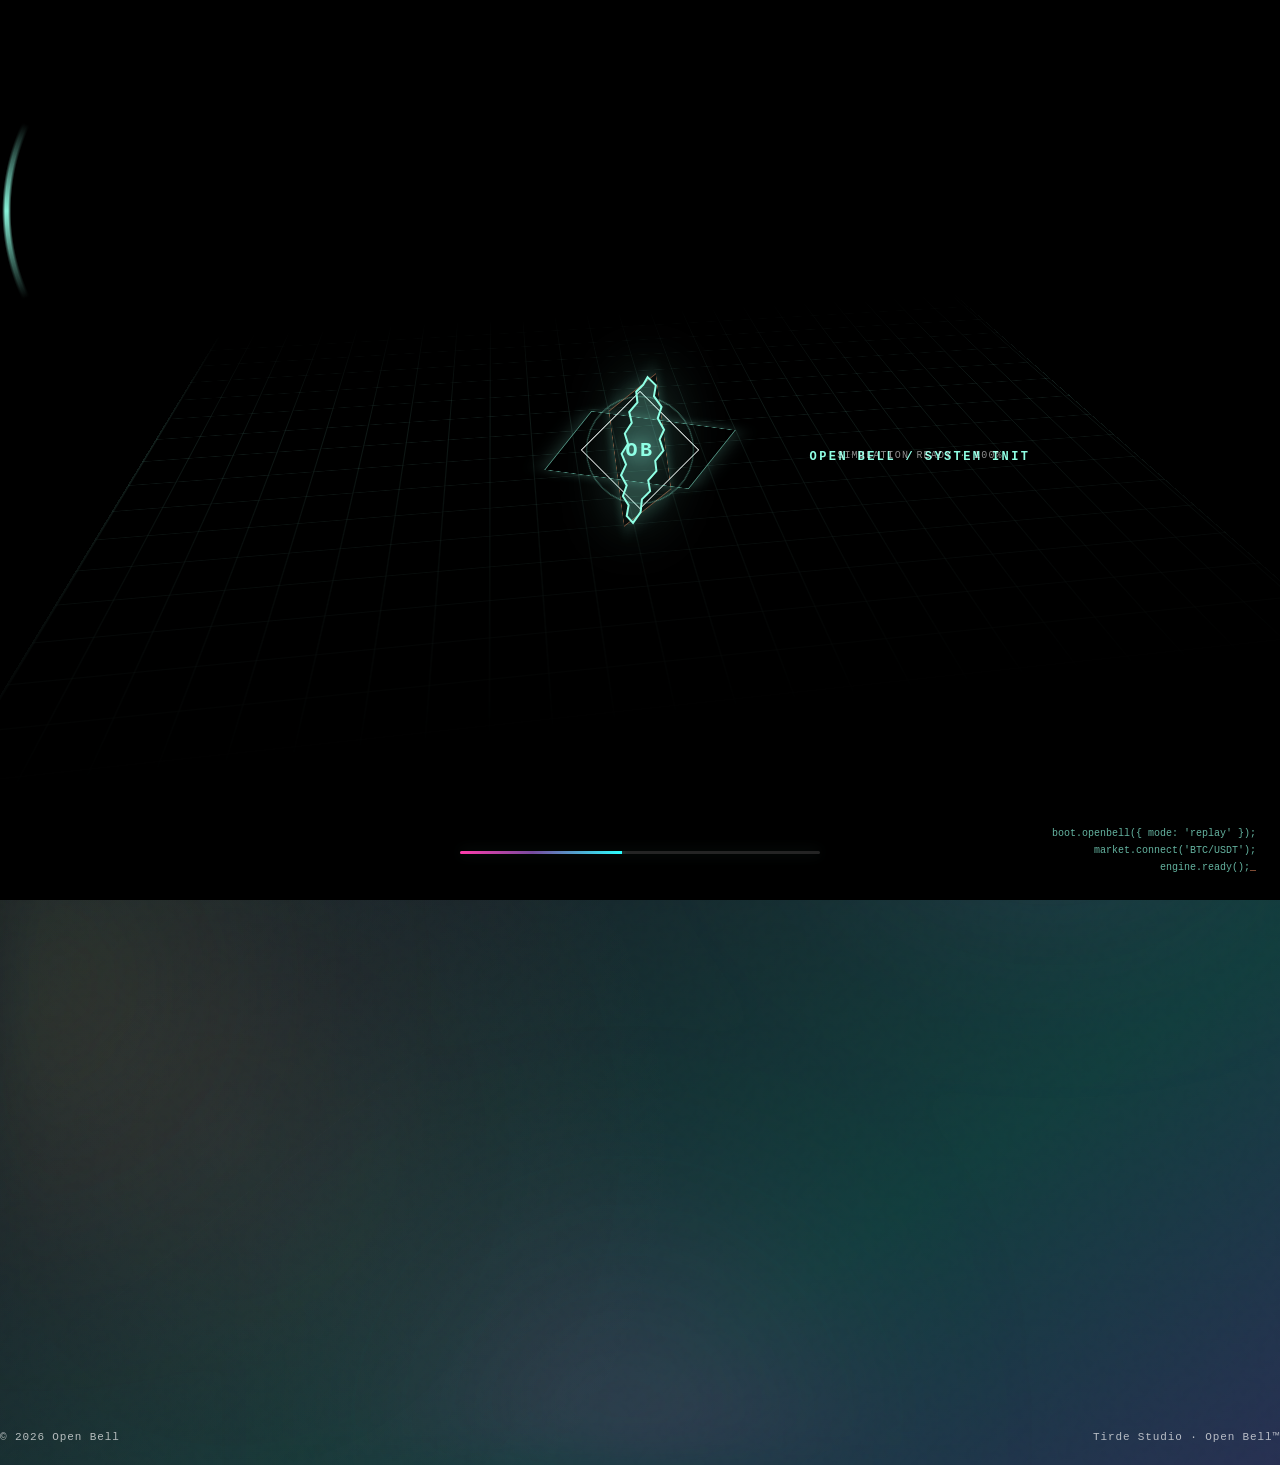
==== commit 308c1d4a: "首頁新增人生劇本與下載區；試玩版改為 Godot 版 zip；修正主要按鈕對比 Co-Authored-By: Claude Opus 5.5 <noreply@anthropic.com>" ====
--- a/explore.html
+++ b/explore.html
@@ -5,7 +5,7 @@
   <meta name="viewport" content="width=device-width, initial-scale=1">
   <meta name="description" content="探索 Open Bell 的市場回放、生涯模式與數據分析。">
   <link rel="icon" href="favicon.svg" type="image/svg+xml">
-  <link rel="stylesheet" href="styles.css?v=20261011-status1">
+  <link rel="stylesheet" href="styles.css?v=20261020-eras1">
   <link rel="stylesheet" href="loader.css?v=20261010-transition13">
   <title>探索 — Open Bell</title>
 </head>
@@ -13,19 +13,20 @@
   <div class="page-transition" aria-hidden="true"><span>OPEN BELL / EXPLORE</span></div>
   <div class="site-loader" aria-hidden="true">
     <div class="system-loader-orbit" aria-hidden="true"><i></i><i></i><i></i><b>OB</b></div>
-    <div class="loader-mark">OB</div><p>OPEN BELL / SYSTEM INIT</p><span>LOADING SIMULATION DATA · CALIBRATING INTERFACE</span>
+    <div class="loader-mark">OB</div><p>OPEN BELL / SYSTEM INIT</p><span>LOADING MARKET DATA · CALIBRATING INTERFACE</span>
     <pre class="loader-code" aria-hidden="true"><code id="loader-code-text"></code><b class="loader-caret">_</b></pre>
   </div>
   <div class="bg-layer bg-layer-base" aria-hidden="true"></div><div class="bg-layer bg-layer-ambient" aria-hidden="true"><i></i><i></i><i></i><i></i></div><canvas class="bg-layer bg-layer-data" data-background-canvas aria-hidden="true"></canvas><div class="bg-layer bg-layer-grid" aria-hidden="true"></div>
   <header class="site-header content-layer"><a class="brand" href="index.html"><span class="brand-mark">OB</span><span>OPEN BELL</span></a><nav class="site-nav" aria-label="Explore navigation"><a class="nav-link" href="index.html">首頁</a><a class="nav-link" href="explore.html" aria-current="page">探索</a><a class="nav-link" href="game.html">玩法</a><a class="nav-link" href="learning.html">學習</a></nav></header>
   <main class="explore-shell content-layer">
-    <section class="explore-hero" data-reveal><p class="eyebrow">OPEN BELL / EXPLORE</p><h1>每個系統，<br><em>都是一種閱讀市場的方法。</em></h1><p class="build-status-note">此頁介紹的是開發中的玩法概念；互動畫面是示意，不代表目前可下載的遊戲版本。</p><p>不用一次看懂全部。先挑一個角度，走一小段，再回頭看看自己漏了什麼。</p></section>
+    <section class="explore-hero" data-reveal><p class="eyebrow">OPEN BELL / EXPLORE</p><h1>每個系統，<br><em>都是一種閱讀市場的方法。</em></h1><p>不用一次看懂全部。先挑一個角度，走一小段，再回頭看看自己漏了什麼。</p></section>
     <section class="explore-grid" data-reveal aria-label="Open Bell features">
       <a class="explore-card explore-card-wide" href="game.html#2"><span>01 / REPLAY</span><strong>市場回放</strong><p>把時間倒回去，看看那根 K 線出現前，你其實看見了什麼。</p><b>進入回放 ↗</b></a>
       <a class="explore-card" href="game.html#3"><span>02 / CAREER</span><strong>生涯模式</strong><p>今天要加班、研究，還是先把睡眠補回來？每個選擇都會留下痕跡。</p><b>閱讀生涯 ↗</b></a>
       <a class="explore-card" href="game.html#1"><span>03 / ANALYTICS</span><strong>數據分析</strong><p>把「我覺得」攤開來，對照持倉、槓桿和盈虧，找出真正的習慣。</p><b>查看系統 ↗</b></a>
     </section>
   </main>
-  <script src="background-motion.js?v=20261010-transition2"></script><script src="background-3d.js?v=20261010-3d1"></script><script src="page-motion.js?v=20261010-architecture1"></script><script src="loader.js?v=20261011-status1"></script><script src="script.js?v=20261011-status1"></script>
+  <footer class="home-footer content-layer"><span>© 2026 Open Bell</span><span>Tirde Studio · Open Bell™</span></footer>
+  <script src="background-motion.js?v=20261010-transition2"></script><script src="background-3d.js?v=20261010-3d1"></script><script src="page-motion.js?v=20261010-architecture1"></script><script src="loader.js?v=20261010-transition5"></script><script src="script.js?v=20261020-zip1"></script>
 </body>
 </html>
--- a/styles.css
+++ b/styles.css
@@ -27,7 +27,7 @@
 }
 
 * { box-sizing: border-box; }
-html { scroll-behavior: smooth; min-height: 100%; overflow-x: clip; }
+html { scroll-behavior: smooth; min-height: 100%; }
 body {
   margin: 0;
   min-height: 100vh;
@@ -487,9 +487,8 @@
 .home-hero-copy { grid-column: 1 / span 6; }.home-hero-copy h1 { margin-bottom: 28px; font-size: var(--display-xl); }.home-subtitle { max-width: 520px; color: var(--muted); font-size: var(--body-lg); line-height: 1.8; }.home-actions { display: flex; flex-wrap: wrap; gap: 12px; margin: 34px 0; }.home-meta { display: flex; flex-wrap: wrap; gap: 16px 24px; color: rgba(255,255,255,.85); font-size: 11px; font-weight: 600; letter-spacing: .05em; }
 .home-market-card { grid-column: 7 / -1; min-width: 0; border: 1px solid rgba(0,217,255,.52); border-radius: 20px; background: rgba(7,14,28,.72); box-shadow: 0 24px 80px rgba(0,0,0,.42), 0 0 48px rgba(0,217,255,.12); -webkit-backdrop-filter: blur(18px) saturate(150%); backdrop-filter: blur(18px) saturate(150%); transform: perspective(1100px) rotateY(-6deg); transition: transform 520ms cubic-bezier(.16,1,.3,1); }.home-market-card:hover { transform: perspective(1100px) rotateY(-1deg) translateY(-8px); }
 .home-footer { display: flex; justify-content: space-between; gap: 20px; padding: 22px 0; color: rgba(255,255,255,.72); font: 11px var(--mono); letter-spacing: .08em; }
+.explore-shell { width: min(1180px, calc(100% - 48px)); margin: auto; padding: clamp(100px, 14vw, 180px) 0 100px; }.explore-hero { max-width: 860px; min-height: 42svh; display: grid; align-content: center; }.explore-hero h1 { margin: 18px 0 24px; font-size: var(--display-lg); line-height: 1; letter-spacing: -.065em; }.explore-hero > p:last-child { max-width: 560px; color: var(--muted); font-size: var(--body-lg); }.explore-grid { display: grid; grid-template-columns: repeat(2, minmax(0, 1fr)); gap: 16px; }.explore-card { min-height: 300px; display: grid; align-content: end; gap: 12px; padding: 28px; border: 1px solid var(--glass-line); border-radius: 18px; background: var(--glass); box-shadow: var(--shadow-glass); -webkit-backdrop-filter: blur(12px); backdrop-filter: blur(12px); transition: transform 420ms cubic-bezier(.16,1,.3,1), border-color 240ms, box-shadow 240ms; }.explore-card-wide { grid-column: span 2; min-height: 360px; background: radial-gradient(circle at 80% 20%, rgba(0,217,255,.14), transparent 34%), var(--glass); }.explore-card:hover { transform: translateY(-6px); border-color: rgba(87,240,209,.65); box-shadow: 0 18px 50px rgba(0,0,0,.32), 0 0 32px rgba(0,217,255,.12); }.explore-card span, .explore-card b { color: var(--green); font: 11px var(--mono); letter-spacing: .12em; }.explore-card strong { font-size: clamp(30px, 5vw, 64px); letter-spacing: -.06em; }.explore-card p { max-width: 520px; margin: 0; color: var(--muted); }.explore-card b { margin-top: 12px; }
 @media (max-width: 768px) { .home-hero { width: min(100% - 32px, 620px); grid-template-columns: 1fr; padding: 54px 0; }.home-hero-copy, .home-market-card { grid-column: 1; }.home-market-card { transform: none; }.home-footer { flex-direction: column; width: calc(100% - 32px); margin: auto; }.explore-grid { grid-template-columns: 1fr; }.explore-card, .explore-card-wide { grid-column: 1; min-height: 260px; } }
-
-@media (max-width: 480px) { .home-hero-copy h1 { font-size: clamp(1.75rem, 9vw, 2.8rem); letter-spacing: -.065em; } }
 
 /* Floating navigation keeps the layered background visible behind quiet links. */
 .site-header {
@@ -692,12 +691,10 @@
 .button:hover, .text-link:hover, .nav-link:hover { transform: translateY(-2px) rotate(-1deg); }
 .button:active, .replay-controls button:active, .explore-card:active { transform: translateY(1px) scale(.985) rotate(0); }
 .site-footer, .home-footer { color: rgba(255,255,255,.68); }
-.home-modes { width: min(1180px, calc(100% - 48px)); min-height: 0; margin: 0 auto; padding: clamp(88px, 9vh, 118px) 0 clamp(96px, 10vh, 132px); display: grid; grid-template-columns: .8fr 1.2fr; gap: clamp(34px, 8vw, 120px); align-items: start; }
+.home-modes { width: min(1180px, calc(100% - 48px)); min-height: 720px; margin: 0 auto; padding: 150px 0 190px; display: grid; grid-template-columns: .8fr 1.2fr; gap: clamp(34px, 8vw, 120px); align-items: start; }
 .home-modes-intro { max-width: 390px; padding-top: 36px; }
-.home-modes-intro h2 { margin: 18px 0 24px; font-size: clamp(2.2rem, 3.8vw, 3rem); line-height: 1.06; letter-spacing: -.055em; text-wrap: balance; }
+.home-modes-intro h2 { margin: 18px 0 24px; font-size: clamp(2.4rem, 5vw, 4.8rem); line-height: .98; letter-spacing: -.07em; }
 .home-modes-intro p:last-child { color: var(--muted); font-size: var(--body-lg); line-height: 1.8; }
-.build-status-note { display: block; width: min(100%, 530px); margin: 0 0 20px; padding: 12px 15px; border: 1px solid rgba(239,141,99,.42); border-left: 3px solid var(--orange); border-radius: 12px; background: rgba(7,12,14,.58); color: var(--muted); font-size: 12px; line-height: 1.7; }
-.build-status-note strong { display: block; margin-bottom: 3px; color: var(--orange); font: 11px var(--mono); letter-spacing: .1em; }
 .home-mode-grid { display: grid; gap: 14px; }
 .home-mode-card { position: relative; display: grid; gap: 10px; min-height: 190px; padding: 26px 28px; border: 1px solid rgba(101,224,192,.22); border-radius: 18px; background: rgba(18,31,34,.7); box-shadow: 0 18px 55px rgba(0,0,0,.25); -webkit-backdrop-filter: blur(12px); backdrop-filter: blur(12px); transition: transform 520ms cubic-bezier(.16,1.08,.3,1), border-color 240ms, box-shadow 240ms; }
 .home-mode-card:nth-child(1) { transform: translateX(26px) rotate(-1deg); }
@@ -716,7 +713,7 @@
   .home-hero-copy, .explore-hero, .explore-grid, .app-section-copy { transform: none; }
   .home-market-card, .explore-card-wide, .explore-card:nth-child(2), .explore-card:nth-child(3), .app-section-visual { transform: none; margin-top: 0; }
   .explore-card:hover, .explore-card:nth-child(2):hover { transform: translateY(-5px) rotate(-.4deg) scale(1.01); }
-  .home-modes { width: min(100% - 32px, 620px); min-height: auto; grid-template-columns: 1fr; gap: 30px; padding: 76px 0 92px; }
+  .home-modes { width: min(100% - 32px, 620px); min-height: auto; grid-template-columns: 1fr; gap: 30px; padding: 100px 0 130px; }
   .home-modes-intro { padding-top: 0; }.home-mode-card:nth-child(1), .home-mode-card:nth-child(2), .home-mode-card:nth-child(3) { transform: none; }
   .home-mode-card[data-reveal] { transform: translateY(28px); }.home-mode-card[data-reveal].is-visible { transform: translateY(0); }
 }
@@ -946,3 +943,35 @@
     animation: none !important;
   }
 }
+
+/* Life scripts + download sections on the home page. */
+.home-eras, .home-download { width: min(1180px, calc(100% - 48px)); margin: 0 auto; }
+.home-eras { padding: 40px 0 120px; display: grid; grid-template-columns: .8fr 1.2fr; gap: clamp(34px, 8vw, 120px); align-items: start; }
+.home-eras-intro { max-width: 390px; }
+.home-eras-intro h2 { margin: 18px 0 24px; font-size: clamp(2.4rem, 5vw, 4.8rem); line-height: .98; letter-spacing: -.07em; }
+.home-eras-intro p:last-child { color: var(--muted); font-size: var(--body-lg); line-height: 1.8; }
+.home-era-list { display: grid; grid-template-columns: repeat(2, minmax(0, 1fr)); gap: 14px; margin: 0; padding: 0; list-style: none; }
+.home-era { display: grid; gap: 8px; align-content: start; min-height: 190px; padding: 24px 26px; border: 1px solid rgba(101,224,192,.22); border-radius: 18px; background: rgba(18,31,34,.7); box-shadow: 0 18px 55px rgba(0,0,0,.25); -webkit-backdrop-filter: blur(12px); backdrop-filter: blur(12px); transition: border-color 240ms, transform 420ms cubic-bezier(.16,1,.3,1); }
+.home-era:hover { border-color: var(--orange); transform: translateY(-4px); }
+.home-era b { color: var(--orange); font: 700 clamp(2rem, 3.4vw, 3rem) var(--mono); letter-spacing: -.04em; }
+.home-era strong { font-family: var(--display-font); font-size: clamp(1.3rem, 2.2vw, 1.8rem); letter-spacing: -.04em; }
+.home-era p { margin: 0; color: var(--muted); line-height: 1.65; }
+.home-extras { grid-column: 2; display: grid; grid-template-columns: repeat(3, minmax(0, 1fr)); gap: 14px; margin: 0; padding: 22px 0 0; border-top: 1px solid var(--line); list-style: none; }
+.home-extras li { display: grid; gap: 6px; }
+.home-extras b { color: var(--green); font: 11px var(--mono); letter-spacing: .12em; }
+.home-extras span { color: var(--muted); font-size: 14px; line-height: 1.6; }
+.home-download { display: flex; align-items: center; justify-content: space-between; gap: 30px; margin-bottom: 40px; padding: clamp(28px, 4vw, 48px); border: 1px solid rgba(101,224,192,.3); border-radius: 22px; background: linear-gradient(135deg, rgba(26,45,46,.88), rgba(10,22,26,.82)); scroll-margin-top: 100px; }
+.home-download h2 { margin: 0 0 10px; font-family: var(--display-font); font-size: clamp(2rem, 4vw, 3.2rem); letter-spacing: -.05em; }
+.home-download p:not(.eyebrow) { max-width: 560px; margin: 0; color: var(--muted); line-height: 1.7; }
+.home-download .button { flex: none; }
+@media (max-width: 768px) {
+  .home-eras { width: min(100% - 32px, 620px); grid-template-columns: 1fr; gap: 30px; padding: 20px 0 90px; }
+  .home-era-list, .home-extras { grid-template-columns: 1fr; }
+  .home-extras { grid-column: 1; }
+  .home-era { min-height: 0; }
+  .home-download { width: min(100% - 32px, 620px); flex-direction: column; align-items: flex-start; }
+  .home-download .button { white-space: normal; }
+}
+/* The glass .button rule above replaces the primary fill, so give primary buttons readable text on glass. */
+.button-primary { border-color: var(--green); background: rgba(101,224,192,.13); color: var(--green); }
+.button-primary:hover, .button-primary:focus-visible { background: rgba(101,224,192,.22); color: #eafff9; }
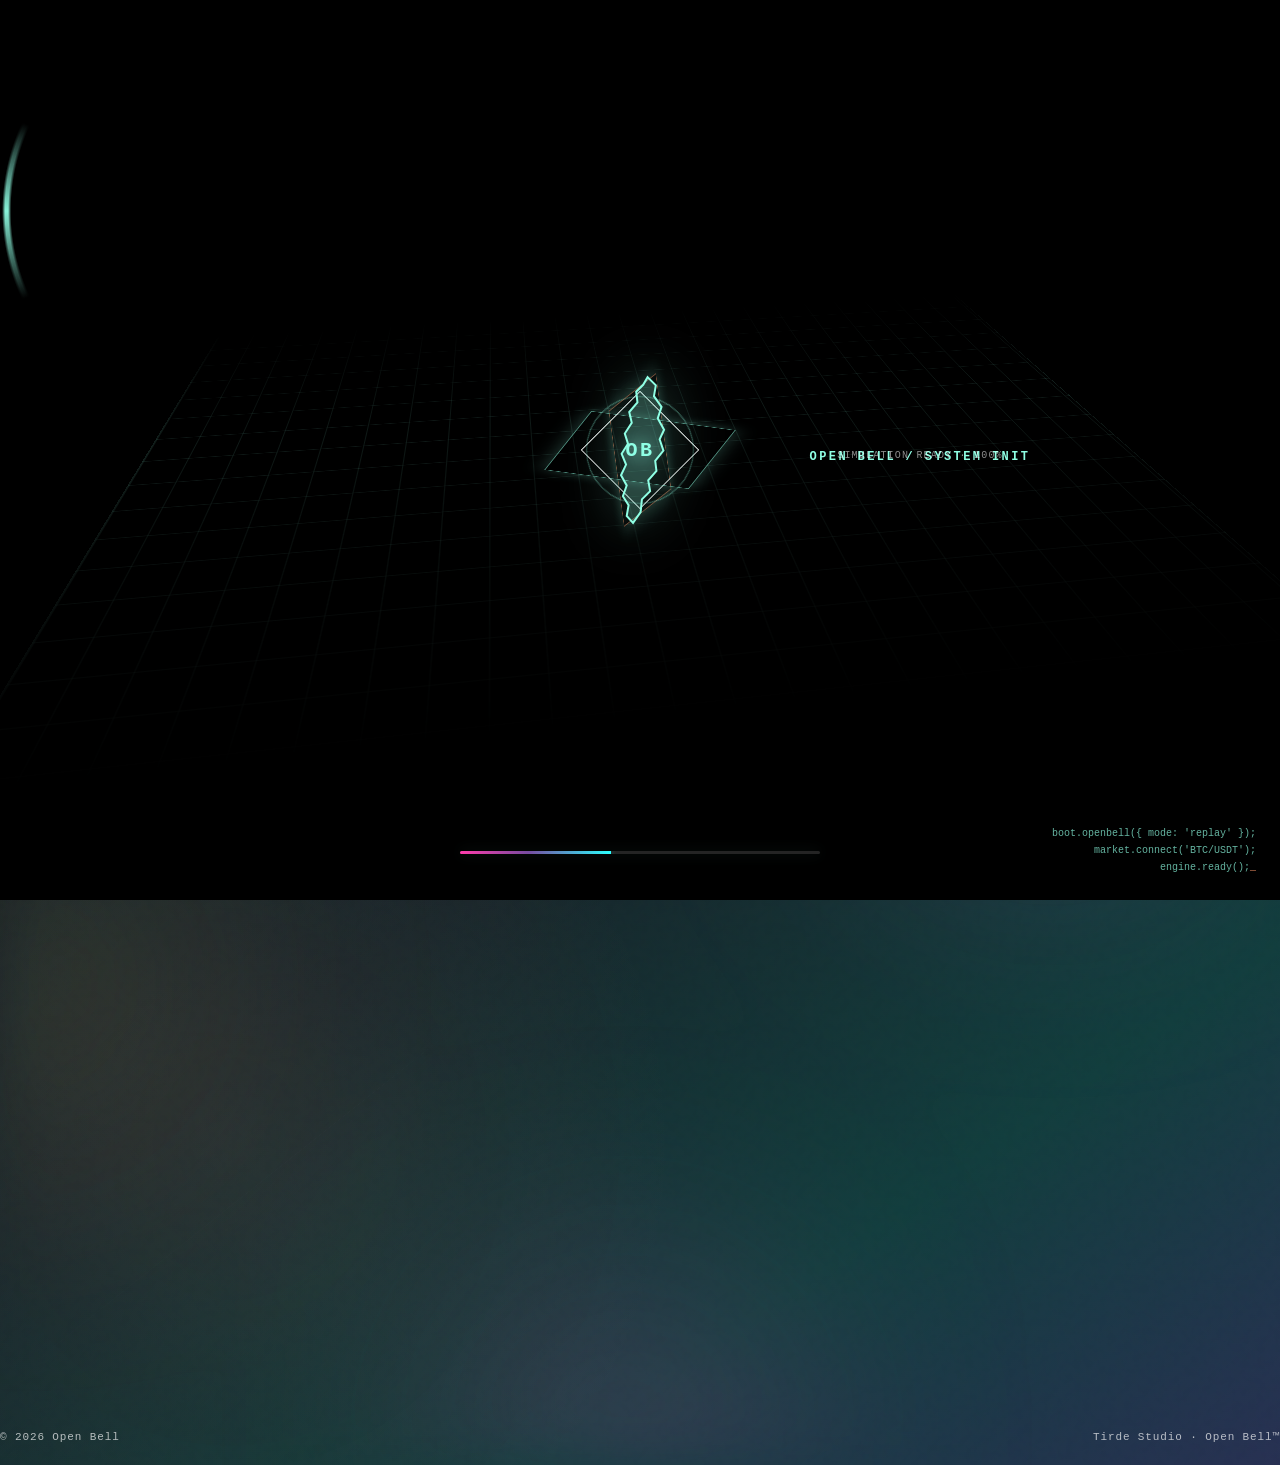
==== commit 08c8052b: "seo: clarify game discovery metadata and complete sitemap Co-Authored-By: Codex <noreply@openai.com>" ====
--- a/explore.html
+++ b/explore.html
@@ -3,11 +3,19 @@
 <head>
   <meta charset="utf-8">
   <meta name="viewport" content="width=device-width, initial-scale=1">
-  <meta name="description" content="探索 Open Bell 的市場回放、生涯模式與數據分析。">
+  <meta name="description" content="探索 Open Bell 交易模擬遊戲的市場回放、生涯模式與數據分析，了解不同玩法並找到適合自己的練習方式。">
   <link rel="icon" href="favicon.svg" type="image/svg+xml">
   <link rel="stylesheet" href="styles.css?v=20261020-eras1">
   <link rel="stylesheet" href="loader.css?v=20261010-transition13">
-  <title>探索 — Open Bell</title>
+  <title>探索 Open Bell｜模擬交易、行情回放與生涯模式</title>
+  <link rel="canonical" href="https://openbell.me/explore.html">
+  <meta property="og:type" content="website">
+  <meta property="og:locale" content="zh_TW">
+  <meta property="og:site_name" content="Open Bell">
+  <meta property="og:url" content="https://openbell.me/explore.html">
+  <meta property="og:title" content="探索 Open Bell｜模擬交易、行情回放與生涯模式">
+  <meta property="og:description" content="探索 Open Bell 交易模擬遊戲的市場回放、生涯模式與數據分析，了解不同玩法並找到適合自己的練習方式。">
+  <meta property="og:image" content="https://openbell.me/media/v2/shot-home.jpg">
 </head>
 <body class="explore-page">
   <div class="page-transition" aria-hidden="true"><span>OPEN BELL / EXPLORE</span></div>
--- a/styles.css
+++ b/styles.css
@@ -975,3 +975,44 @@
 /* The glass .button rule above replaces the primary fill, so give primary buttons readable text on glass. */
 .button-primary { border-color: var(--green); background: rgba(101,224,192,.13); color: var(--green); }
 .button-primary:hover, .button-primary:focus-visible { background: rgba(101,224,192,.22); color: #eafff9; }
+/* ===== Claude × Open Bell ===== */
+.claude-feature, .gameplay-showcase { width: min(1180px, calc(100% - 48px)); margin: 0 auto; }
+.claude-feature { display: grid; grid-template-columns: minmax(0, 1fr) minmax(0, 1.05fr); gap: clamp(24px, 4vw, 64px); align-items: center; padding: clamp(48px, 8vw, 110px) 0; }
+.claude-feature h2, .gameplay-intro h2 { font-size: clamp(1.9rem, 3.3vw, 3rem); line-height: 1.1; letter-spacing: -.05em; margin: 14px 0 20px; }
+.claude-feature h2 em, .gameplay-intro h2 em { color: #d97757; font-style: normal; }
+.claude-feature-copy p, .gameplay-intro p { color: var(--muted); line-height: 1.8; max-width: 52ch; }
+.claude-feature-points { list-style: none; padding: 0; margin: 24px 0 0; display: grid; gap: 12px; }
+.claude-feature-points li { display: grid; gap: 2px; padding: 12px 16px; border: 1px solid var(--glass-line); border-left: 3px solid #d97757; border-radius: 10px; background: var(--glass); }
+.claude-feature-points b { font-family: var(--mono); font-size: .78rem; letter-spacing: .12em; color: #eea184; }
+.claude-feature-points span { color: var(--muted); font-size: .95rem; }
+.claude-stage { margin: 0; border: 1px solid var(--glass-line); border-radius: 20px; background: radial-gradient(ellipse at 50% 90%, rgba(217,119,87,.16), transparent 60%), rgba(8, 12, 14, .72); box-shadow: var(--shadow-glass); overflow: hidden; }
+.claude-stage canvas { display: block; width: 100%; aspect-ratio: 640 / 560; }
+.claude-stage figcaption { padding: 10px 16px; font-family: var(--mono); font-size: .72rem; letter-spacing: .1em; color: var(--muted); border-top: 1px solid var(--glass-line); }
+.gameplay-showcase { padding: clamp(40px, 6vw, 90px) 0; display: grid; gap: clamp(20px, 3vw, 36px); }
+.gameplay-video video { display: block; width: 100%; max-height: 80vh; border-radius: 16px; border: 1px solid var(--glass-line); background: #000; box-shadow: var(--shadow-glass); }
+.gameplay-shots { display: grid; grid-template-columns: repeat(5, minmax(0, 1fr)); gap: 12px; }
+@media (max-width: 860px) { .gameplay-shots { grid-template-columns: repeat(2, minmax(0, 1fr)); } }
+.gameplay-shots figure { margin: 0; border: 1px solid var(--glass-line); border-radius: 12px; overflow: hidden; background: var(--glass); }
+.gameplay-shots img { display: block; width: 100%; height: auto; transition: transform .4s ease; }
+.gameplay-shots figure:hover img { transform: scale(1.03); }
+.gameplay-shots figcaption { padding: 8px 12px; font-size: .85rem; color: var(--muted); }
+.clawd-walker { position: fixed; left: 0; bottom: 0; z-index: 30; width: 120px; height: 90px; pointer-events: none; will-change: transform; }
+.clawd-walker canvas { width: 120px; height: 90px; display: block; cursor: pointer; pointer-events: auto; }
+.clawd-bubble { position: absolute; left: 50%; bottom: 82px; transform: translateX(-50%); white-space: nowrap; padding: 6px 12px; border-radius: 12px; background: #f4efe6; color: #1f1b19; font-size: .82rem; font-weight: 600; opacity: 0; transition: opacity .25s ease; pointer-events: none; }
+.clawd-bubble.show { opacity: 1; }
+.clawd-bubble::after { content: ""; position: absolute; left: 50%; bottom: -5px; width: 10px; height: 10px; background: inherit; transform: translateX(-50%) rotate(45deg); }
+@media (max-width: 860px) { .claude-feature { grid-template-columns: 1fr; } .clawd-walker { transform-origin: left bottom; } }
+@media (prefers-reduced-motion: reduce) { .gameplay-shots img { transition: none; } }
+
+/* 小克立繪：圖片本身有呼吸般的輕微起伏（以腳底為軸），與遊戲內的待機動作呼應。 */
+.claude-stage .claude-art { display: block; width: auto; height: min(68vh, 620px); max-width: 100%; margin: 12px auto 0; transform-origin: 50% 100%; animation: claude-breathe 5.2s ease-in-out infinite; filter: drop-shadow(0 18px 30px rgba(217,119,87,.25)); }
+@keyframes claude-breathe { 0%, 100% { transform: scale(1, 1) rotate(0deg); } 50% { transform: scale(1.006, 1.014) rotate(.35deg); } }
+@media (prefers-reduced-motion: reduce) { .claude-stage .claude-art { animation: none; } }
+
+/* ===== v0.3.0 新玩法 ===== */
+.new-features { width: min(1180px, calc(100% - 48px)); margin: 0 auto; padding: clamp(40px, 6vw, 90px) 0; display: grid; gap: clamp(20px, 3vw, 36px); }
+.feature-grid { display: grid; grid-template-columns: repeat(auto-fit, minmax(300px, 1fr)); gap: var(--grid-gap); }
+.feature-card { border: 1px solid var(--glass-line); border-radius: 14px; overflow: hidden; background: var(--glass); }
+.feature-card img { display: block; width: 100%; height: auto; }
+.feature-card h3 { margin: 14px 16px 6px; font-size: 1.05rem; color: #eea184; }
+.feature-card p { margin: 0 16px 16px; color: var(--muted); line-height: 1.7; font-size: .92rem; }
